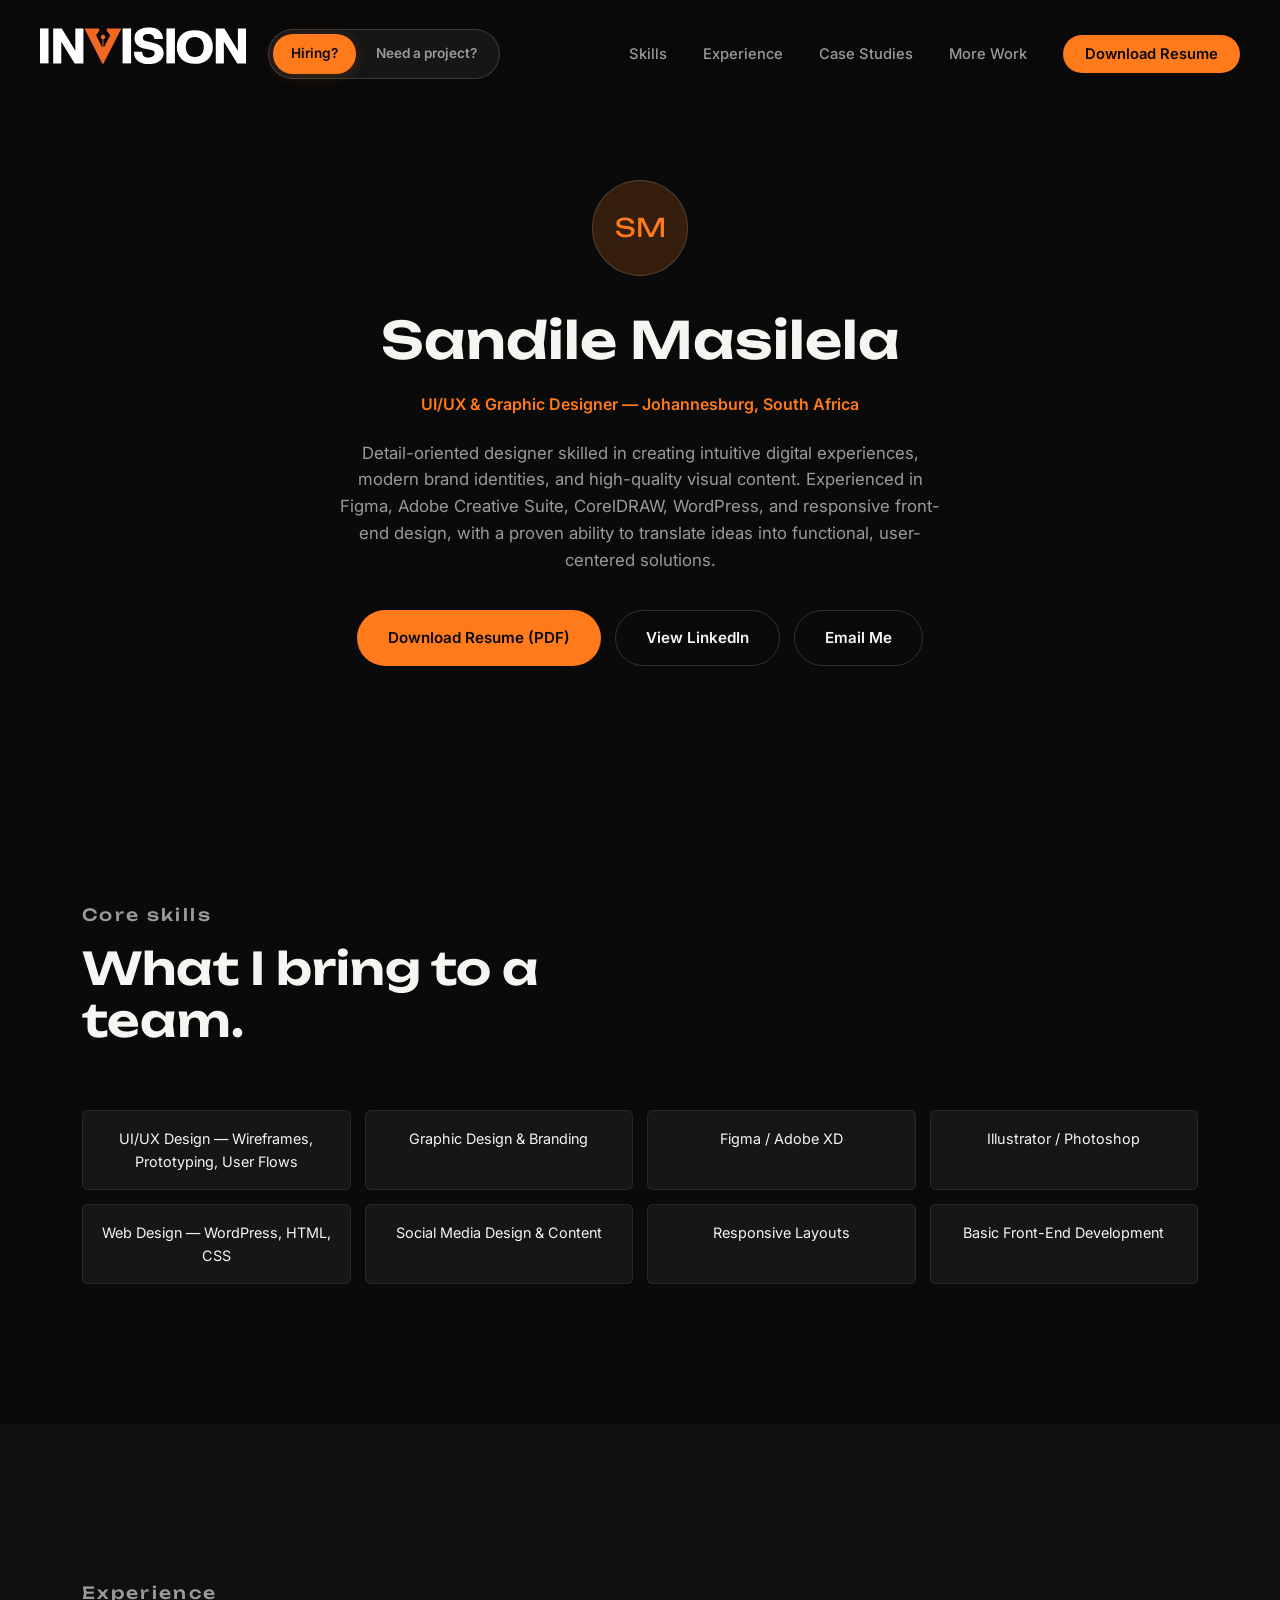
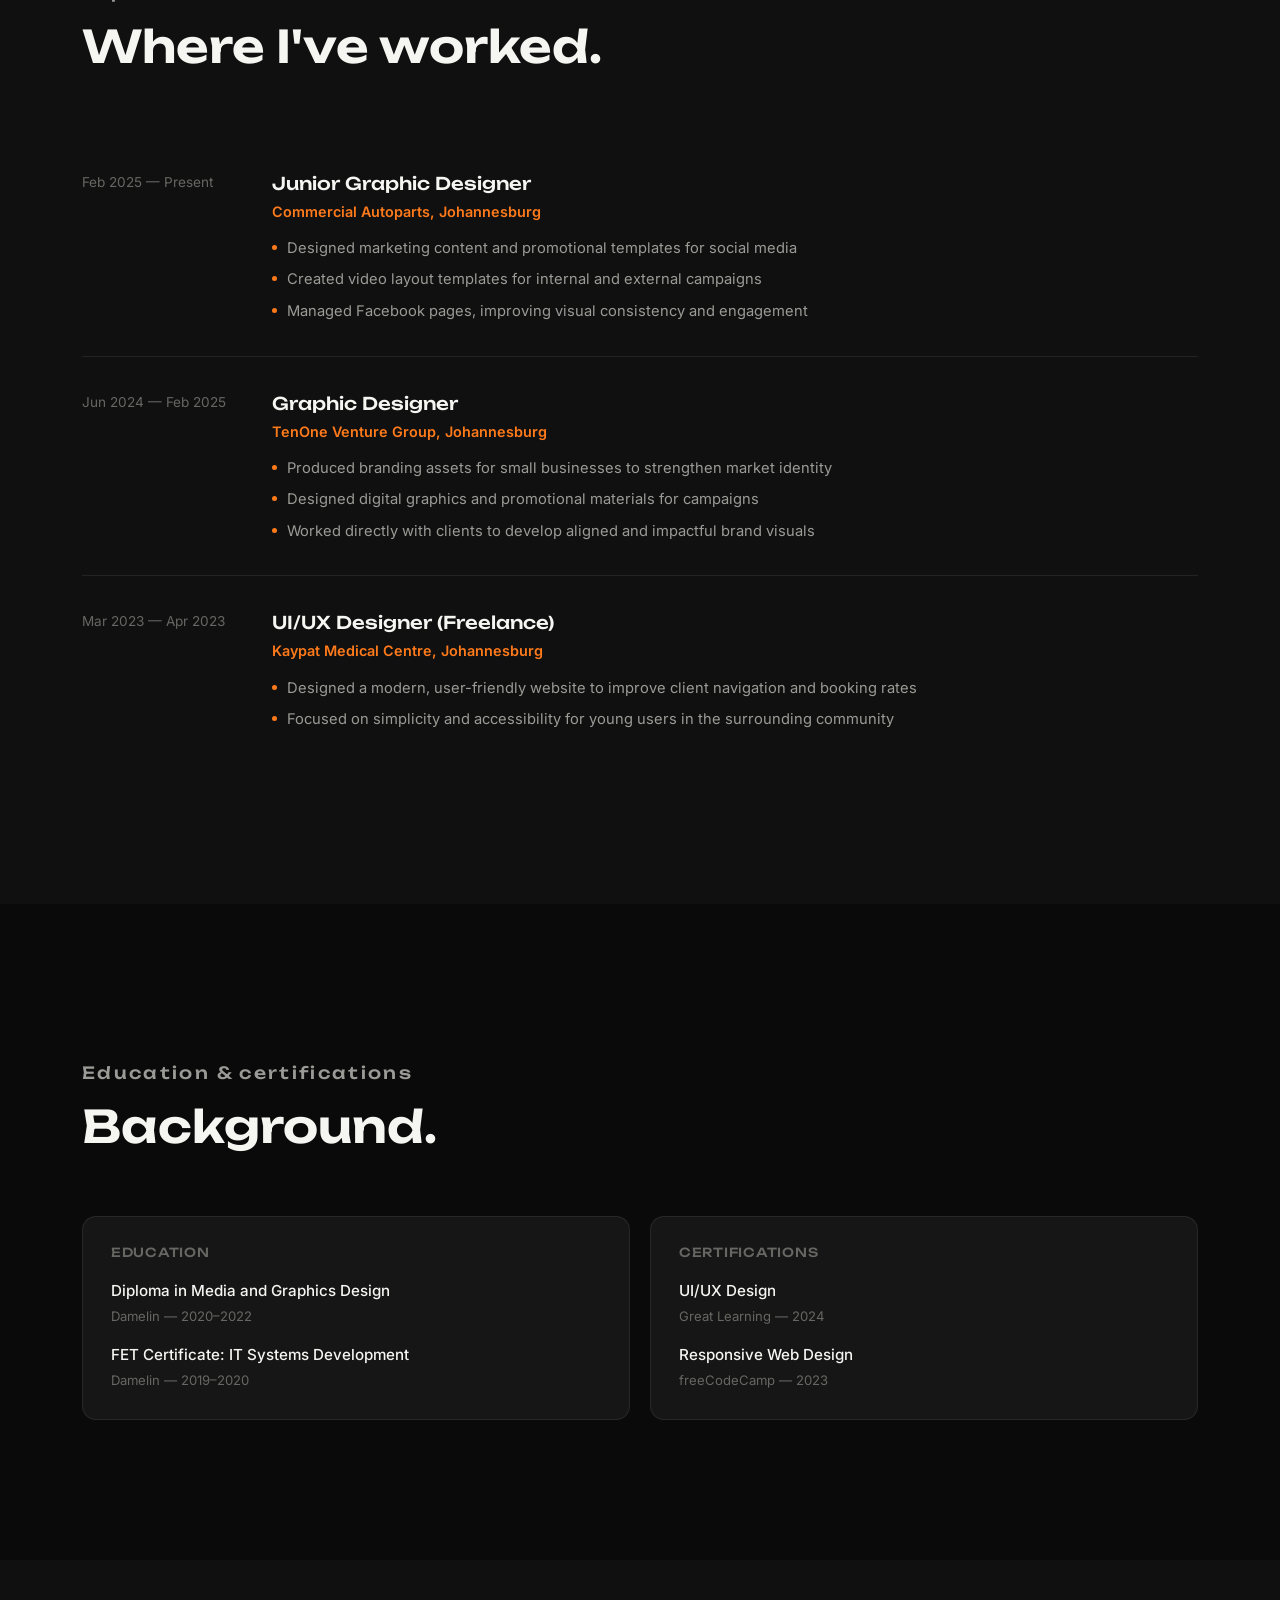
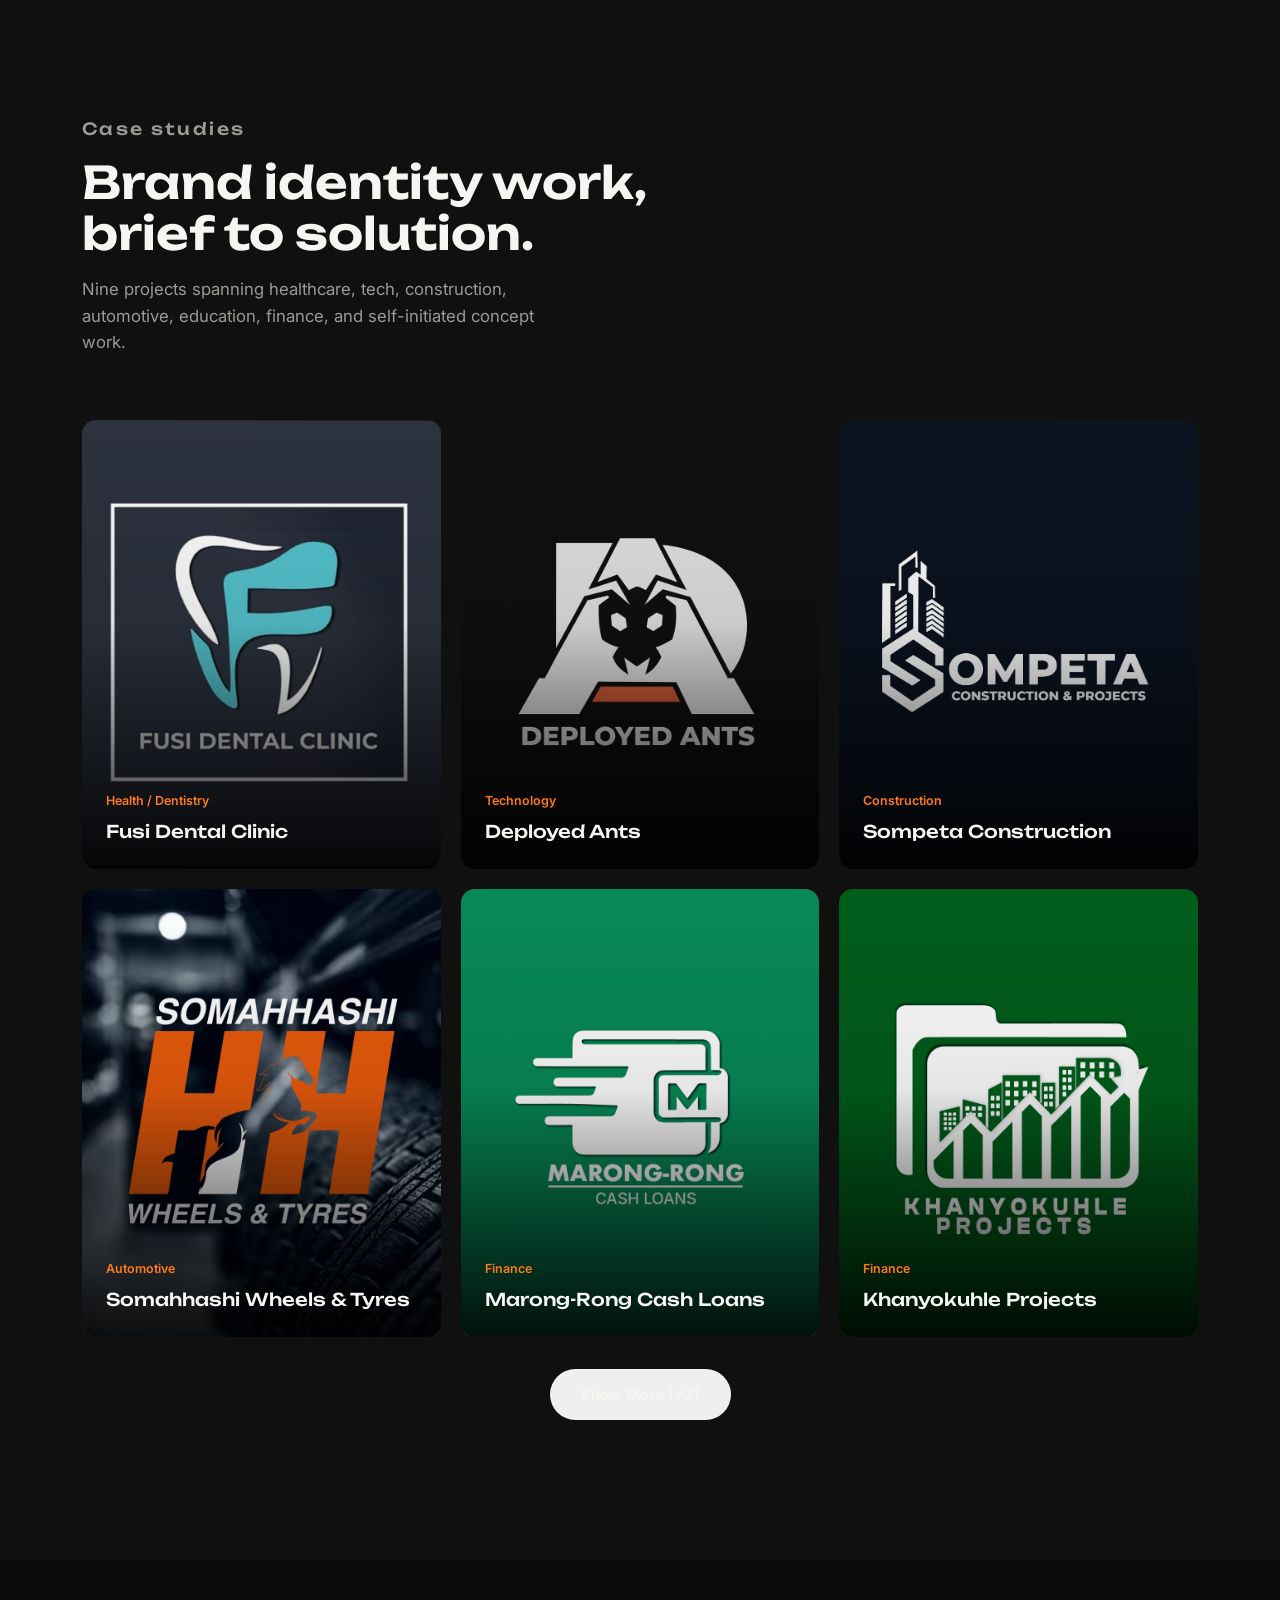
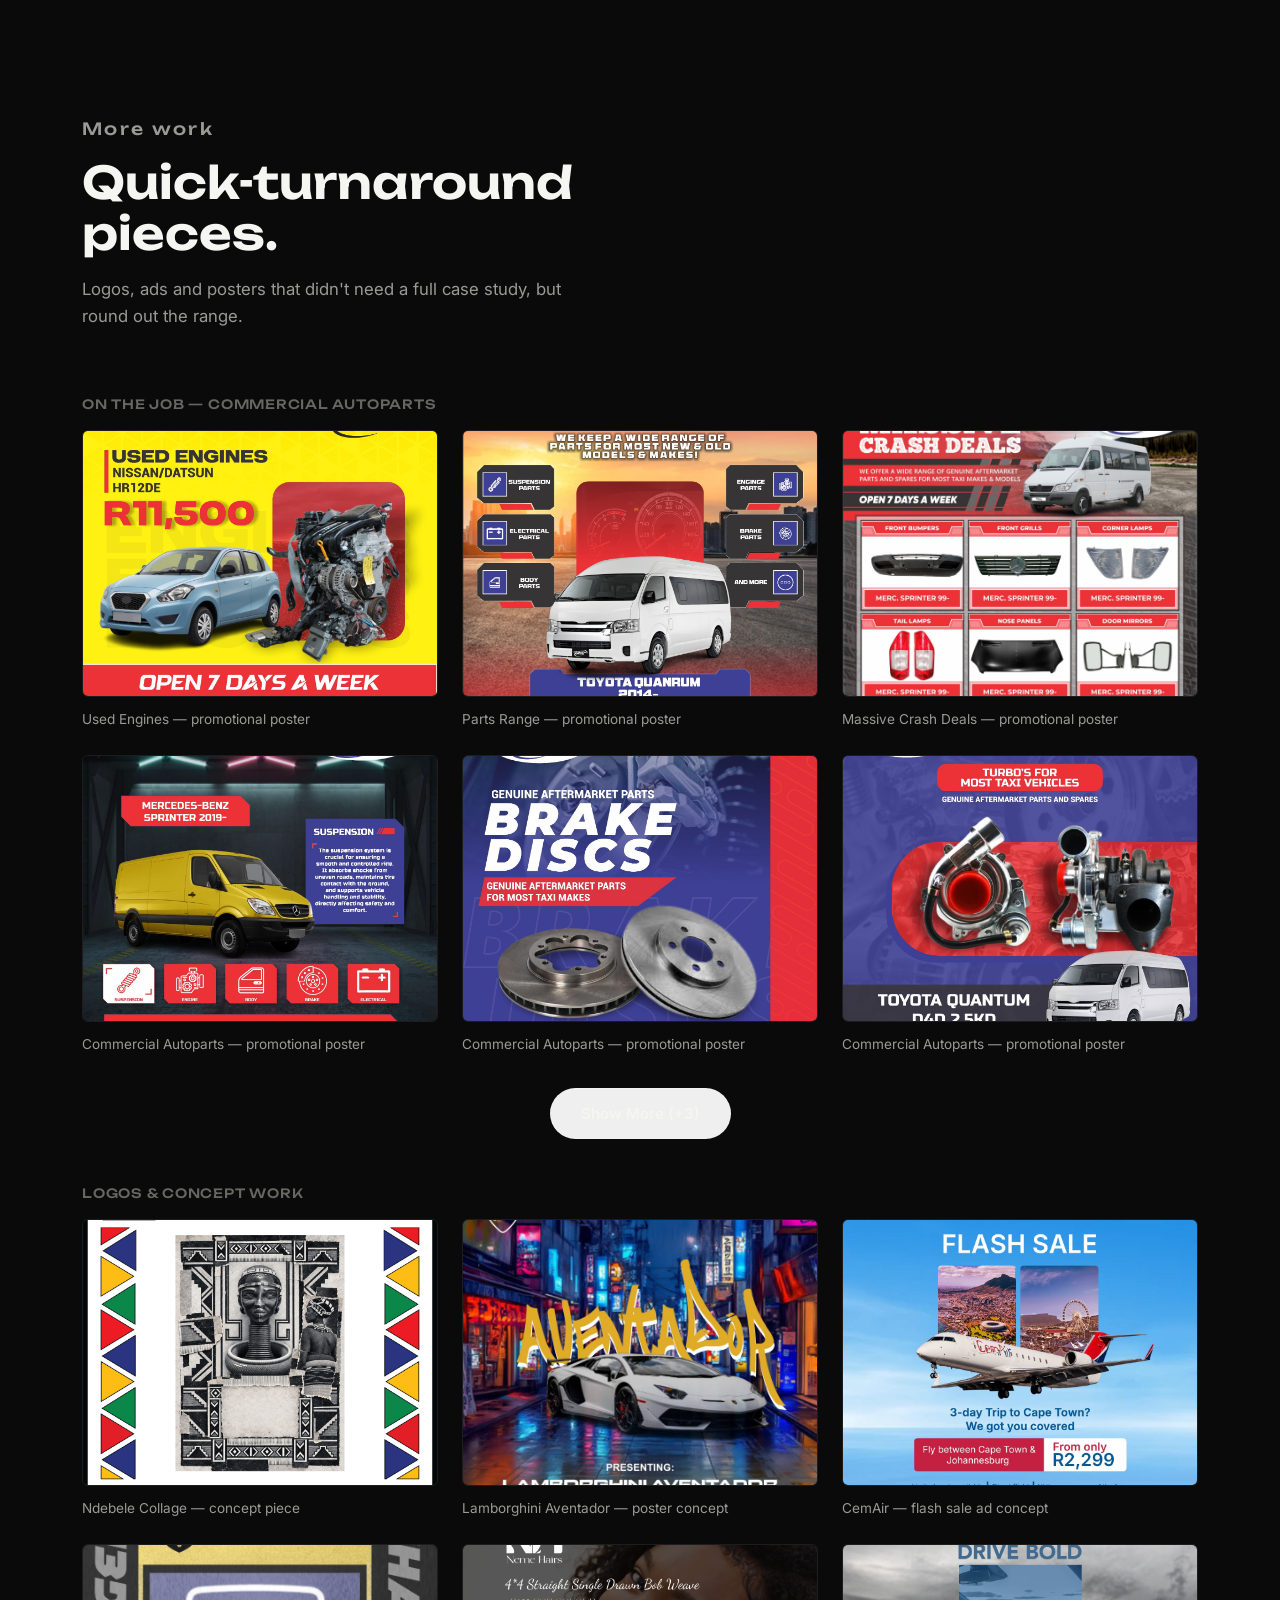
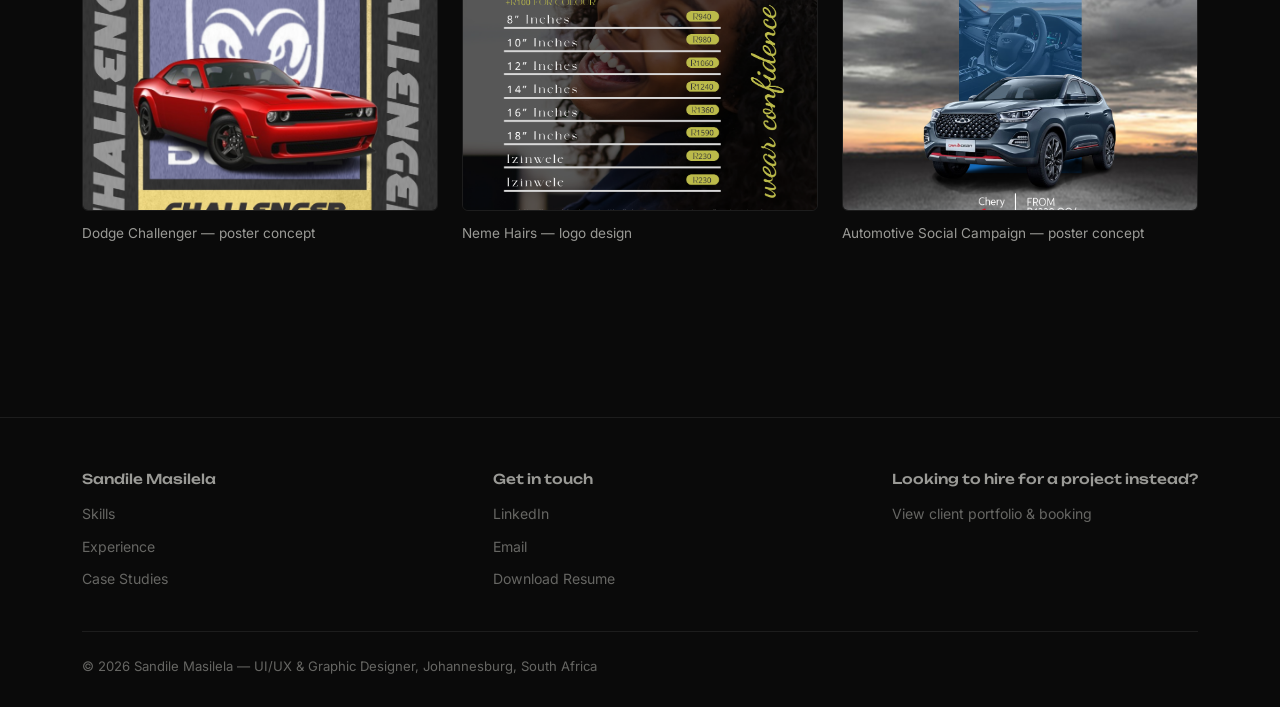
==== hire.html @ 3cbeb6a8 "logo extension update" ====
<!DOCTYPE html>
<html lang="en">
<head>
<meta charset="UTF-8">
<meta name="viewport" content="width=device-width, initial-scale=1.0">
<title>Sandile Masilela — UI/UX & Graphic Designer | Resume & Case Studies</title>
<meta name="description" content="UI/UX and Graphic Designer with experience across branding, digital product and marketing design. Resume, skills, and case studies.">
<link rel="preconnect" href="https://fonts.googleapis.com">
<link rel="preconnect" href="https://fonts.gstatic.com" crossorigin>
<link href="https://fonts.googleapis.com/css2?family=Unbounded:wght@400;500;600;700&family=Inter:wght@400;500;600;700&display=swap" rel="stylesheet">
<link rel="stylesheet" href="css/style.css">
<!--Favicon-->
<link rel="icon" type="image/svg+xml" href="favicon.svg">
<link rel="icon" type="image/png" sizes="32x32" href="IMAGES/Artboard 1@0.35x.png">
<link rel="icon" type="image/png" sizes="16x16" href="IMAGES/Artboard 1.png">
<link rel="apple-touch-icon" sizes="180x180" href="IMAGES/Artboard 1@0.35x.png">
</head>
<body>

<nav id="navbar">
  <div class="nav-left">
    <a href="hire.html" class="logo"><img src="IMAGES/logo-white.svg" alt="Invision"></a>
    <div class="audience-toggle">
      <a href="hire.html" class="active">Hiring?</a>
      <a href="index.html">Need a project?</a>
    </div>
  </div>
  <ul class="nav-links" id="nav-links">
    <li><a href="#skills">Skills</a></li>
    <li><a href="#experience">Experience</a></li>
    <li><a href="#casestudies">Case Studies</a></li>
    <li><a href="#morework">More Work</a></li>
    <li><a href="resume.pdf" target="_blank" class="nav-cta">Download Resume</a></li>
  </ul>
  <button class="menu-toggle" id="menu-toggle" aria-label="Toggle menu">
    <span class="bar"></span><span class="bar"></span><span class="bar"></span>
  </button>
</nav>

<!-- HERO -->
<header class="recruiter-hero">
  <div class="container">
    <div class="avatar-ring">SM</div>
    <h1>Sandile Masilela</h1>
    <p class="role-line">UI/UX &amp; Graphic Designer — Johannesburg, South Africa</p>
    <p class="summary">Detail-oriented designer skilled in creating intuitive digital experiences, modern brand identities, and high-quality visual content. Experienced in Figma, Adobe Creative Suite, CorelDRAW, WordPress, and responsive front-end design, with a proven ability to translate ideas into functional, user-centered solutions.</p>
    <div class="recruiter-actions">
      <a href="resume.pdf" target="_blank" class="btn btn-primary">Download Resume (PDF)</a>
      <a href="https://linkedin.com/in/morris-masilela-65099220b" target="_blank" class="btn btn-outline">View LinkedIn</a>
      <a href="mailto:cedricmasilela@gmail.com" class="btn btn-outline">Email Me</a>
    </div>
  </div>
</header>

<!-- SKILLS -->
<section id="skills">
  <div class="container">
    <div class="section-head reveal">
      <p class="eyebrow">Core skills</p>
      <h2>What I bring to a team.</h2>
    </div>
    <div class="skills-grid reveal">
      <div class="skill-pill">UI/UX Design — Wireframes, Prototyping, User Flows</div>
      <div class="skill-pill">Graphic Design &amp; Branding</div>
      <div class="skill-pill">Figma / Adobe XD</div>
      <div class="skill-pill">Illustrator / Photoshop</div>
      <div class="skill-pill">Web Design — WordPress, HTML, CSS</div>
      <div class="skill-pill">Social Media Design &amp; Content</div>
      <div class="skill-pill">Responsive Layouts</div>
      <div class="skill-pill">Basic Front-End Development</div>
    </div>
  </div>
</section>

<!-- EXPERIENCE -->
<section id="experience" style="background:var(--bg-alt);">
  <div class="container">
    <div class="section-head reveal">
      <p class="eyebrow">Experience</p>
      <h2>Where I've worked.</h2>
    </div>
    <div class="timeline reveal">
      <div class="timeline-item">
        <div class="tl-date">Feb 2025 — Present</div>
        <div>
          <h3>Junior Graphic Designer</h3>
          <div class="tl-company">Commercial Autoparts, Johannesburg</div>
          <ul>
            <li>Designed marketing content and promotional templates for social media</li>
            <li>Created video layout templates for internal and external campaigns</li>
            <li>Managed Facebook pages, improving visual consistency and engagement</li>
          </ul>
        </div>
      </div>
      <div class="timeline-item">
        <div class="tl-date">Jun 2024 — Feb 2025</div>
        <div>
          <h3>Graphic Designer</h3>
          <div class="tl-company">TenOne Venture Group, Johannesburg</div>
          <ul>
            <li>Produced branding assets for small businesses to strengthen market identity</li>
            <li>Designed digital graphics and promotional materials for campaigns</li>
            <li>Worked directly with clients to develop aligned and impactful brand visuals</li>
          </ul>
        </div>
      </div>
      <div class="timeline-item">
        <div class="tl-date">Mar 2023 — Apr 2023</div>
        <div>
          <h3>UI/UX Designer (Freelance)</h3>
          <div class="tl-company">Kaypat Medical Centre, Johannesburg</div>
          <ul>
            <li>Designed a modern, user-friendly website to improve client navigation and booking rates</li>
            <li>Focused on simplicity and accessibility for young users in the surrounding community</li>
          </ul>
        </div>
      </div>
    </div>
  </div>
</section>

<!-- EDUCATION -->
<section id="education">
  <div class="container">
    <div class="section-head reveal">
      <p class="eyebrow">Education &amp; certifications</p>
      <h2>Background.</h2>
    </div>
    <div class="edu-grid reveal">
      <div class="edu-card">
        <h4>Education</h4>
        <div class="edu-item">
          <strong>Diploma in Media and Graphics Design</strong>
          <span>Damelin — 2020–2022</span>
        </div>
        <div class="edu-item">
          <strong>FET Certificate: IT Systems Development</strong>
          <span>Damelin — 2019–2020</span>
        </div>
      </div>
      <div class="edu-card">
        <h4>Certifications</h4>
        <div class="edu-item">
          <strong>UI/UX Design</strong>
          <span>Great Learning — 2024</span>
        </div>
        <div class="edu-item">
          <strong>Responsive Web Design</strong>
          <span>freeCodeCamp — 2023</span>
        </div>
      </div>
    </div>
  </div>
</section>

<!-- CASE STUDIES -->
<section id="casestudies" style="background:var(--bg-alt);">
  <div class="container">
    <div class="section-head reveal">
      <p class="eyebrow">Case studies</p>
      <h2>Brand identity work, brief to solution.</h2>
      <p>Nine projects spanning healthcare, tech, construction, automotive, education, finance, and self-initiated concept work.</p>
    </div>
    <div class="expand-block" data-expand-id="case-grid" data-show-desktop="6" data-show-tablet="4" data-show-mobile="2">
      <div class="project-grid reveal" data-expand-grid>
        <div class="project-card" data-case="fusi">
          <img src="IMAGES/FUSI DENTAL .png" alt="Fusi Dental Clinic branding" loading="lazy">
          <div class="overlay"><span class="tag">Health / Dentistry</span><h3>Fusi Dental Clinic</h3></div>
        </div>
        <div class="project-card" data-case="deployedants">
          <img src="IMAGES/DEPLOYED ANTS.png" alt="Deployed Ants branding" loading="lazy">
          <div class="overlay"><span class="tag">Technology</span><h3>Deployed Ants</h3></div>
        </div>
        <div class="project-card" data-case="sompeta">
          <img src="IMAGES/SOMPETA.png" alt="Sompeta Construction branding" loading="lazy">
          <div class="overlay"><span class="tag">Construction</span><h3>Sompeta Construction</h3></div>
        </div>
        <div class="project-card" data-case="somahhashi">
          <img src="IMAGES/Frame 336.png" alt="Somahhashi Wheels & Tyres branding" loading="lazy">
          <div class="overlay"><span class="tag">Automotive</span><h3>Somahhashi Wheels &amp; Tyres</h3></div>
        </div>
        <div class="project-card" data-case="marongrong">
          <img src="IMAGES/marong rong.png" alt="Marong-Rong Cash Loans branding" loading="lazy">
          <div class="overlay"><span class="tag">Finance</span><h3>Marong-Rong Cash Loans</h3></div>
        </div>
        <div class="project-card" data-case="khanyokuhle">
          <img src="IMAGES/khanyokuuhle-02.png" alt="Khanyokuhle Projects branding" loading="lazy">
          <div class="overlay"><span class="tag">Finance</span><h3>Khanyokuhle Projects</h3></div>
        </div>
        <div class="project-card" data-case="mosebela">
          <img src="IMAGES/PRIMARY LOGO.png" alt="Mosebela branding" loading="lazy">
          <div class="overlay"><span class="tag">Finance</span><h3>Mosebela</h3></div>
        </div>
        <div class="project-card" data-case="audiobooks">
          <img src="IMAGES/Frame 341.png" alt="Audiobooks Lounge branding" loading="lazy">
          <div class="overlay"><span class="tag">Education</span><h3>Audiobooks Lounge</h3></div>
        </div>
        <div class="project-card" data-case="bestea">
          <img src="IMAGES/logo-bestea.jpg" alt="Bestea branding" loading="lazy">
          <div class="overlay"><span class="tag">Concept Brand</span><h3>Bestea</h3></div>
        </div>
      </div>
      <div class="show-more-wrap">
        <button type="button" class="btn btn-outline show-more-btn" data-expand-toggle>Show More</button>
      </div>
    </div>
  </div>
</section>

<!-- MORE WORK -->
<section id="morework">
  <div class="container">
    <div class="section-head reveal">
      <p class="eyebrow">More work</p>
      <h2>Quick-turnaround pieces.</h2>
      <p>Logos, ads and posters that didn't need a full case study, but round out the range.</p>
    </div>

    <div class="reveal">
      <p class="quickwork-subhead">On the job — Commercial Autoparts</p>
      <div class="expand-block" data-expand-id="hire-mw-posters" data-show-desktop="6" data-show-tablet="4" data-show-mobile="4">
        <div class="quickwork-grid" data-expand-grid>
          <div class="quickwork-item">
            <img src="IMAGES/MORE WORK/Poster-autoparts-engine.jpeg" alt="Commercial Autoparts used engines promotional poster" loading="lazy">
            <span>Used Engines — promotional poster</span>
          </div>
          <div class="quickwork-item">
            <img src="IMAGES/MORE WORK/poster-autoparts-parts.jpeg" alt="Commercial Autoparts parts range promotional poster" loading="lazy">
            <span>Parts Range — promotional poster</span>
          </div>
          <div class="quickwork-item">
            <img src="IMAGES/MORE WORK/poster-autoparts-crashdeals.jpeg" alt="Commercial Autoparts crash deals promotional poster" loading="lazy">
            <span>Massive Crash Deals — promotional poster</span>
          </div>
          <div class="quickwork-item">
            <img src="IMAGES/MORE WORK/poster-autoparts-parts1.jpeg" alt="Commercial Autoparts promotional poster" loading="lazy">
            <span>Commercial Autoparts — promotional poster</span>
          </div>
          <div class="quickwork-item">
            <img src="IMAGES/MORE WORK/Poster-autoparts-discs.jpeg" alt="Commercial Autoparts promotional poster" loading="lazy">
            <span>Commercial Autoparts — promotional poster</span>
          </div>
          <div class="quickwork-item">
            <img src="IMAGES/MORE WORK/Poster-autoparts-turbo.jpeg" alt="Commercial Autoparts promotional poster" loading="lazy">
            <span>Commercial Autoparts — promotional poster</span>
          </div>
          <div class="quickwork-item">
            <img src="IMAGES/MORE WORK/poster-autoparts-reconciliation.jpeg" alt="Commercial Autoparts promotional poster" loading="lazy">
            <span>Commercial Autoparts — promotional poster</span>
          </div>
          <div class="quickwork-item">
            <img src="IMAGES/MORE WORK/poster-autoparts-women.jpeg" alt="Commercial Autoparts promotional poster" loading="lazy">
            <span>Commercial Autoparts — promotional poster</span>
          </div>
          <div class="quickwork-item">
            <img src="IMAGES/MORE WORK/Poster-autoparts-taxi1.jpeg" alt="Commercial Autoparts promotional poster" loading="lazy">
            <span>Commercial Autoparts — promotional poster</span>
          </div>
        </div>
        <div class="show-more-wrap">
          <button type="button" class="btn btn-outline show-more-btn" data-expand-toggle>Show More</button>
        </div>
      </div>

      <p class="quickwork-subhead">Logos &amp; concept work</p>
      <div class="expand-block" data-expand-id="hire-mw-logos" data-show-desktop="6" data-show-tablet="4" data-show-mobile="4">
        <div class="quickwork-grid" data-expand-grid>
          <div class="quickwork-item">
            <img src="IMAGES/MORE WORK/Ndebele-collage.jpeg" alt="Ndebele Collage concept design" loading="lazy">
            <span>Ndebele Collage — concept piece</span>
          </div>
          <div class="quickwork-item">
            <img src="IMAGES/MORE WORK/poster-lamborghini.jpeg" alt="Lamborghini Aventador poster concept" loading="lazy">
            <span>Lamborghini Aventador — poster concept</span>
          </div>
          <div class="quickwork-item">
            <img src="IMAGES/MORE WORK/poster-cemair.jpeg" alt="CemAir flash sale poster concept" loading="lazy">
            <span>CemAir — flash sale ad concept</span>
          </div>
          <div class="quickwork-item">
            <img src="IMAGES/MORE WORK/poster-dodge.jpeg" alt="Dodge Challenger poster concept" loading="lazy">
            <span>Dodge Challenger — poster concept</span>
          </div>
          <div class="quickwork-item">
            <img src="IMAGES/Frame 352.png" alt="Neme Hairs logo design" loading="lazy">
            <span>Neme Hairs — logo design</span>
          </div>
          <div class="quickwork-item">
            <img src="IMAGES/chery tiggo 4 pro.png" alt="Automotive social campaign concept" loading="lazy">
            <span>Automotive Social Campaign — poster concept</span>
          </div>
        </div>
        <div class="show-more-wrap">
          <button type="button" class="btn btn-outline show-more-btn" data-expand-toggle>Show More</button>
        </div>
      </div>
    </div>
  </div>
</section>

<footer>
  <div class="container">
    <div class="footer-grid">
      <div class="footer-col">
        <h4>Sandile Masilela</h4>
        <a href="#skills">Skills</a>
        <a href="#experience">Experience</a>
        <a href="#casestudies">Case Studies</a>
      </div>
      <div class="footer-col">
        <h4>Get in touch</h4>
        <a href="https://linkedin.com/in/morris-masilela-65099220b" target="_blank">LinkedIn</a>
        <a href="mailto:cedricmasilela@gmail.com">Email</a>
        <a href="resume.pdf" target="_blank">Download Resume</a>
      </div>
      <div class="footer-col">
        <h4>Looking to hire for a project instead?</h4>
        <a href="index.html">View client portfolio &amp; booking</a>
      </div>
    </div>
    <div class="footer-bottom">
      <p>&copy; 2026 Sandile Masilela — UI/UX &amp; Graphic Designer, Johannesburg, South Africa</p>
    </div>
  </div>
</footer>

<!-- LIGHTBOX -->
<div class="lightbox" id="lightbox">
  <button class="lightbox-close" aria-label="Close">&times;</button>
  <img id="lightboxImage" src="" alt="">
  <p class="lightbox-caption" id="lightboxCaption"></p>
</div>

<!-- CASE STUDY MODAL -->
<div class="project-modal" id="caseModal">
  <div class="modal-content">
    <button class="modal-close" aria-label="Close">&times;</button>
    <div class="modal-hero"><img id="caseHeroImage" src="" alt=""></div>
    <div class="modal-body">
      <h2 class="modal-title" id="caseTitle"></h2>
      <div class="case-meta-row" id="caseMetaRow"></div>
      <div class="modal-section"><h3>Brief</h3><p id="caseBrief"></p></div>
      <div class="modal-section"><h3>Solution</h3><p id="caseSolution"></p></div>
      <div class="modal-section" id="casePaletteSection"><h3>Color Palette</h3><div class="palette-row" id="casePalette"></div></div>
      <div class="modal-section"><h3>Deliverables</h3><div class="modal-deliverables" id="caseDeliverables"></div></div>
      <div class="modal-section"><h3>Gallery</h3><div class="modal-gallery" id="caseGallery"></div></div>
    </div>
  </div>
</div>

<script src="js/main.js"></script>
<script src="js/hire.js"></script>
</body>
</html>
---- css/style.css ----
/* ==========================================================================
   SANDILE MASILELA — BRAND IDENTITY DESIGNER
   Design tokens
   ========================================================================== */
:root {
  --bg: #0a0a0a;
  --bg-alt: #101010;
  --surface: #161616;
  --surface-hover: #1c1c1c;
  --border: rgba(255, 255, 255, 0.08);
  --border-strong: rgba(255, 255, 255, 0.16);

  --text: #f5f5f2;
  --text-muted: #9a9a96;
  --text-faint: #666663;

  --accent: #ff7a1a;
  --accent-deep: #c2570a;
  --accent-glow: rgba(255, 122, 26, 0.18);

  --font-display: 'Unbounded', sans-serif;
  --font-body: 'Inter', sans-serif;

  --radius-sm: 6px;
  --radius-md: 14px;
  --radius-lg: 24px;

  --ease: cubic-bezier(0.22, 1, 0.36, 1);
}

* {
  margin: 0;
  padding: 0;
  box-sizing: border-box;
}

html {
  scroll-behavior: smooth;
}

@media (prefers-reduced-motion: reduce) {
  html {
    scroll-behavior: auto;
  }
  *, *::before, *::after {
    animation-duration: 0.001ms !important;
    animation-iteration-count: 1 !important;
    transition-duration: 0.001ms !important;
    scroll-behavior: auto !important;
  }
}

body {
  background: var(--bg);
  color: var(--text);
  font-family: var(--font-body);
  line-height: 1.6;
  overflow-x: hidden;
  font-size: 16px;
}

a {
  text-decoration: none;
  color: inherit;
}

img {
  max-width: 100%;
  display: block;
}

button {
  font-family: inherit;
  cursor: pointer;
}

ul {
  list-style: none;
}

::selection {
  background: var(--accent);
  color: #0a0a0a;
}

:focus-visible {
  outline: 2px solid var(--accent);
  outline-offset: 3px;
}

.container {
  max-width: 1180px;
  margin: 0 auto;
  padding: 0 32px;
}

.eyebrow {
  font-family: var(--font-display);
  font-size: 0.72rem;
  font-weight: 500;
  color: var(--accent);
  letter-spacing: 0.14em;
}

section {
  padding: 140px 0;
  position: relative;
}

.section-head {
  max-width: 620px;
  margin-bottom: 64px;
}

.section-head h2 {
  font-family: var(--font-display);
  font-size: clamp(2rem, 4vw, 2.8rem);
  font-weight: 600;
  line-height: 1.15;
  margin-top: 14px;
}

.section-head p {
  color: var(--text-muted);
  font-size: 1.05rem;
  margin-top: 16px;
  max-width: 480px;
}

/* Buttons */
.btn {
  display: inline-flex;
  align-items: center;
  gap: 10px;
  padding: 15px 30px;
  border-radius: 100px;
  font-family: var(--font-body);
  font-weight: 600;
  font-size: 0.95rem;
  border: 1px solid transparent;
  transition: transform 0.25s var(--ease), background 0.25s, border-color 0.25s, color 0.25s;
  white-space: nowrap;
}

.btn-primary {
  background: var(--accent);
  color: #0a0a0a;
}

.btn-primary:hover {
  background: #ff9243;
  transform: translateY(-2px);
}

.btn-outline {
  border-color: var(--border-strong);
  color: var(--text);
}

.btn-outline:hover {
  border-color: var(--accent);
  color: var(--accent);
  transform: translateY(-2px);
}

/* ==========================================================================
   NAVBAR
   ========================================================================== */
nav#navbar {
  position: fixed;
  top: 0;
  left: 0;
  width: 100%;
  background: rgba(10, 10, 10, 0.85);
  backdrop-filter: blur(14px);
  -webkit-backdrop-filter: blur(14px);
  display: flex;
  flex-wrap: wrap;
  row-gap: 10px;
  justify-content: space-between;
  align-items: center;
  padding: 22px 40px;
  z-index: 1000;
  border-bottom: 1px solid transparent;
  transition: padding 0.3s var(--ease), border-color 0.3s;
}

nav#navbar.scrolled {
  padding: 14px 40px;
  border-bottom-color: var(--border);
}

.logo {
  display: flex;
  align-items: center;
  height: 64px;
}

.logo img {
  height: 100%;
  width: auto;
  transition: opacity 0.25s;
}

.logo:hover img {
  opacity: 0.85;
}

.nav-links {
  display: flex;
  align-items: center;
  gap: 36px;
}

.nav-links a {
  font-weight: 500;
  font-size: 0.92rem;
  color: var(--text-muted);
  transition: color 0.25s;
  position: relative;
}

.nav-links a:hover {
  color: var(--text);
}

.nav-links a.nav-cta {
  color: var(--bg);
  background: var(--accent);
  padding: 10px 22px;
  border-radius: 100px;
  font-weight: 600;
}

.nav-links a.nav-cta:hover {
  background: #ff9243;
  color: var(--bg);
}

.menu-toggle {
  display: none;
  flex-direction: column;
  justify-content: space-between;
  width: 26px;
  height: 18px;
  background: transparent;
  border: none;
  z-index: 1100;
}

.menu-toggle .bar {
  background: var(--text);
  height: 2px;
  width: 100%;
  border-radius: 4px;
  transition: all 0.3s var(--ease);
}

.menu-toggle.active .bar:nth-child(1) { transform: rotate(45deg) translate(5px, 6px); }
.menu-toggle.active .bar:nth-child(2) { opacity: 0; }
.menu-toggle.active .bar:nth-child(3) { transform: rotate(-45deg) translate(5px, -6px); }

@media (max-width: 900px) {
  .nav-links {
    position: fixed;
    top: 0;
    right: -100%;
    width: min(360px, 100%);
    height: 100vh;
    background: #0d0d0d;
    flex-direction: column;
    justify-content: center;
    gap: 36px;
    transition: right 0.4s var(--ease);
    border-left: 1px solid var(--border);
  }
  .nav-links.active { right: 0; }
  .nav-links a.nav-cta { padding: 14px 30px; }
  .menu-toggle { display: flex; }
}

/* ==========================================================================
   HERO
   ========================================================================== */
header#home {
  min-height: 100vh;
  display: flex;
  align-items: center;
  padding: 170px 0 80px;
  position: relative;
  overflow: hidden;
  background:
    radial-gradient(circle at var(--mx, 70%) var(--my, 30%), var(--accent-glow), transparent 45%),
    linear-gradient(180deg, #0a0a0a 0%, #0d0d0d 100%);
}

.hero-inner {
  max-width: 880px;
}

.hero-kicker {
  display: flex;
  align-items: center;
  gap: 10px;
  margin-bottom: 24px;
}

.hero-kicker .dot {
  width: 8px;
  height: 8px;
  border-radius: 50%;
  background: var(--accent);
  box-shadow: 0 0 0 4px var(--accent-glow);
}

.hero-kicker span {
  font-size: 0.85rem;
  color: var(--text-muted);
}

header#home h1 {
  font-family: var(--font-display);
  font-size: clamp(2.6rem, 6vw, 4.6rem);
  font-weight: 600;
  line-height: 1.08;
  letter-spacing: -0.01em;
}

header#home h1 .rotator {
  color: var(--accent);
  display: inline-block;
}

.hero-desc {
  margin-top: 26px;
  font-size: 1.15rem;
  color: var(--text-muted);
  max-width: 540px;
}

.hero-actions {
  margin-top: 40px;
  display: flex;
  gap: 16px;
  flex-wrap: wrap;
}

.hero-meta {
  margin-top: 72px;
  display: flex;
  gap: 48px;
  flex-wrap: wrap;
  border-top: 1px solid var(--border);
  padding-top: 28px;
}

.hero-meta div strong {
  font-family: var(--font-display);
  font-size: 1.6rem;
  font-weight: 600;
  display: block;
}

.hero-meta div span {
  color: var(--text-faint);
  font-size: 0.85rem;
}

/* ==========================================================================
   ABOUT
   ========================================================================== */
.about-grid {
  display: grid;
  grid-template-columns: 1.1fr 0.9fr;
  gap: 64px;
  align-items: start;
}

.about-grid p {
  color: var(--text-muted);
  font-size: 1.05rem;
  margin-bottom: 18px;
}

.about-facts {
  display: flex;
  flex-direction: column;
  gap: 22px;
}

.about-fact {
  border-left: 2px solid var(--border);
  padding-left: 20px;
  transition: border-color 0.3s;
}

.about-fact:hover {
  border-left-color: var(--accent);
}

.about-fact strong {
  font-family: var(--font-display);
  font-size: 0.95rem;
  font-weight: 500;
  display: block;
  margin-bottom: 4px;
}

.about-fact span {
  color: var(--text-faint);
  font-size: 0.88rem;
}

@media (max-width: 820px) {
  .about-grid { grid-template-columns: 1fr; }
}

/* ==========================================================================
   PROCESS
   ========================================================================== */
.process-list {
  display: grid;
  grid-template-columns: repeat(4, 1fr);
  gap: 1px;
  background: var(--border);
  border: 1px solid var(--border);
  border-radius: var(--radius-md);
  overflow: hidden;
}

.process-step {
  background: var(--bg-alt);
  padding: 36px 28px;
  transition: background 0.3s;
}

.process-step:hover {
  background: var(--surface);
}

.process-step .num {
  font-family: var(--font-display);
  color: var(--accent);
  font-size: 0.85rem;
  font-weight: 500;
}

.process-step h3 {
  font-family: var(--font-display);
  font-size: 1.05rem;
  font-weight: 500;
  margin: 16px 0 10px;
}

.process-step p {
  color: var(--text-muted);
  font-size: 0.92rem;
}

@media (max-width: 900px) {
  .process-list { grid-template-columns: 1fr 1fr; }
}
@media (max-width: 560px) {
  .process-list { grid-template-columns: 1fr; }
}

/* ==========================================================================
   SERVICES
   ========================================================================== */
.services-grid {
  display: grid;
  grid-template-columns: repeat(3, 1fr);
  gap: 20px;
}

.service-card {
  background: var(--surface);
  border: 1px solid var(--border);
  border-radius: var(--radius-md);
  padding: 32px;
  transition: transform 0.3s var(--ease), border-color 0.3s;
}

.service-card:hover {
  transform: translateY(-6px);
  border-color: var(--border-strong);
}

.service-card .icon {
  width: 44px;
  height: 44px;
  border-radius: 10px;
  background: var(--accent-glow);
  color: var(--accent);
  display: flex;
  align-items: center;
  justify-content: center;
  font-family: var(--font-display);
  font-weight: 600;
  margin-bottom: 22px;
}

.service-card h3 {
  font-family: var(--font-display);
  font-size: 1.1rem;
  font-weight: 500;
  margin-bottom: 10px;
}

.service-card p {
  color: var(--text-muted);
  font-size: 0.92rem;
}

@media (max-width: 900px) {
  .services-grid { grid-template-columns: 1fr 1fr; }
}
@media (max-width: 600px) {
  .services-grid { grid-template-columns: 1fr; }
}

/* ==========================================================================
   PROJECTS
   ========================================================================== */
.filter-bar {
  display: flex;
  gap: 10px;
  flex-wrap: wrap;
  margin-bottom: 40px;
}

.filter-btn {
  background: transparent;
  border: 1px solid var(--border);
  color: var(--text-muted);
  padding: 9px 20px;
  border-radius: 100px;
  font-size: 0.88rem;
  font-weight: 500;
  transition: all 0.25s;
}

.filter-btn:hover {
  border-color: var(--border-strong);
  color: var(--text);
}

.filter-btn.active {
  background: var(--accent);
  border-color: var(--accent);
  color: var(--bg);
}

.project-grid {
  display: grid;
  grid-template-columns: repeat(3, 1fr);
  gap: 20px;
}

.project-card {
  position: relative;
  border-radius: var(--radius-md);
  overflow: hidden;
  aspect-ratio: 4/5;
  background: var(--surface);
  cursor: pointer;
  transition: transform 0.4s var(--ease), opacity 0.3s, filter 0.3s;
}

.project-card.is-hidden {
  display: none;
}

.project-card img {
  width: 100%;
  height: 100%;
  object-fit: cover;
  transition: transform 0.6s var(--ease);
}

.project-card:hover img {
  transform: scale(1.06);
}

.project-card .overlay {
  position: absolute;
  inset: 0;
  background: linear-gradient(0deg, rgba(0,0,0,0.88) 0%, rgba(0,0,0,0.1) 55%, transparent 100%);
  display: flex;
  flex-direction: column;
  justify-content: flex-end;
  padding: 24px;
}

.project-card .tag {
  color: var(--accent);
  font-size: 0.78rem;
  font-weight: 600;
  margin-bottom: 6px;
}

.project-card h3 {
  font-family: var(--font-display);
  font-size: 1.1rem;
  font-weight: 500;
}

@media (max-width: 900px) {
  .project-grid { grid-template-columns: 1fr 1fr; }
}
@media (max-width: 600px) {
  .project-grid { grid-template-columns: 1fr; }
}

/* ==========================================================================
   PACKAGES
   ========================================================================== */
.packages-grid {
  display: grid;
  grid-template-columns: repeat(3, 1fr);
  gap: 20px;
}

.package-card {
  background: var(--surface);
  border: 1px solid var(--border);
  border-radius: var(--radius-md);
  padding: 36px 30px;
  display: flex;
  flex-direction: column;
  transition: border-color 0.3s, transform 0.3s var(--ease);
}

.package-card:hover {
  transform: translateY(-6px);
}

.package-card.featured {
  border-color: var(--accent);
  background: linear-gradient(180deg, rgba(255,122,26,0.06), var(--surface) 40%);
  position: relative;
}

.package-card.featured::before {
  content: 'Most booked';
  position: absolute;
  top: -13px;
  left: 30px;
  background: var(--accent);
  color: var(--bg);
  font-size: 0.72rem;
  font-weight: 700;
  padding: 5px 14px;
  border-radius: 100px;
}

.package-card h3 {
  font-family: var(--font-display);
  font-size: 1.15rem;
  font-weight: 500;
}

.package-card .price {
  font-family: var(--font-display);
  font-size: 2rem;
  font-weight: 600;
  margin: 16px 0 4px;
}

.package-card .price span {
  font-size: 0.9rem;
  color: var(--text-faint);
  font-weight: 400;
  font-family: var(--font-body);
}

.package-card .price-note {
  color: var(--text-faint);
  font-size: 0.85rem;
  margin-bottom: 26px;
}

.package-card ul {
  display: flex;
  flex-direction: column;
  gap: 13px;
  margin-bottom: 30px;
  flex-grow: 1;
}

.package-card li {
  font-size: 0.92rem;
  color: var(--text-muted);
  display: flex;
  gap: 10px;
}

.package-card li::before {
  content: '';
  min-width: 6px;
  height: 6px;
  border-radius: 50%;
  background: var(--accent);
  margin-top: 7px;
}

.addons-note {
  text-align: center;
  color: var(--text-muted);
  margin-top: 48px;
}

@media (max-width: 900px) {
  .packages-grid { grid-template-columns: 1fr; }
}

/* ==========================================================================
   BOOKING WIZARD
   ========================================================================== */
.booking-wrap {
  background: var(--surface);
  border: 1px solid var(--border);
  border-radius: var(--radius-lg);
  padding: 48px;
  max-width: 760px;
  margin: 0 auto;
}

.booking-progress {
  display: flex;
  gap: 8px;
  margin-bottom: 40px;
}

.booking-progress .seg {
  height: 3px;
  flex: 1;
  background: var(--border);
  border-radius: 4px;
  overflow: hidden;
}

.booking-progress .seg i {
  display: block;
  height: 100%;
  width: 0%;
  background: var(--accent);
  transition: width 0.4s var(--ease);
}

.booking-progress .seg.done i { width: 100%; }
.booking-progress .seg.current i { width: 55%; }

.booking-step {
  display: none;
}

.booking-step.active {
  display: block;
  animation: stepIn 0.35s var(--ease);
}

@keyframes stepIn {
  from { opacity: 0; transform: translateY(10px); }
  to { opacity: 1; transform: translateY(0); }
}

.booking-step .step-label {
  color: var(--accent);
  font-size: 0.78rem;
  font-weight: 600;
  letter-spacing: 0.06em;
  margin-bottom: 8px;
}

.booking-step h3 {
  font-family: var(--font-display);
  font-size: 1.4rem;
  font-weight: 500;
  margin-bottom: 28px;
}

.option-grid {
  display: grid;
  grid-template-columns: repeat(2, 1fr);
  gap: 12px;
}

.option-card {
  border: 1px solid var(--border);
  border-radius: var(--radius-sm);
  padding: 18px 20px;
  background: var(--bg-alt);
  color: var(--text);
  transition: all 0.2s;
  text-align: left;
}

.option-card:hover {
  border-color: var(--border-strong);
}

.option-card.selected {
  border-color: var(--accent);
  background: var(--accent-glow);
}

.option-card strong {
  display: block;
  font-size: 0.95rem;
  margin-bottom: 4px;
}

.option-card span {
  font-size: 0.82rem;
  color: var(--text-faint);
}

.field {
  margin-bottom: 20px;
}

.field label {
  display: block;
  font-size: 0.85rem;
  color: var(--text-muted);
  margin-bottom: 8px;
}

.field input,
.field textarea,
.field select {
  width: 100%;
  background: var(--bg-alt);
  border: 1px solid var(--border);
  border-radius: var(--radius-sm);
  padding: 14px 16px;
  color: var(--text);
  font-family: var(--font-body);
  font-size: 0.95rem;
  transition: border-color 0.2s;
}

.field input:focus,
.field textarea:focus,
.field select:focus {
  border-color: var(--accent);
  outline: none;
}

.field textarea {
  resize: vertical;
  min-height: 100px;
}

.field-row {
  display: grid;
  grid-template-columns: 1fr 1fr;
  gap: 16px;
}

.contact-method-toggle {
  display: flex;
  gap: 12px;
  margin-bottom: 24px;
}

.method-btn {
  flex: 1;
  border: 1px solid var(--border);
  background: var(--bg-alt);
  color: var(--text-muted);
  padding: 14px;
  border-radius: var(--radius-sm);
  font-weight: 600;
  font-size: 0.9rem;
  transition: all 0.2s;
}

.method-btn.selected {
  border-color: var(--accent);
  color: var(--text);
  background: var(--accent-glow);
}

.consent-row {
  display: flex;
  align-items: flex-start;
  gap: 10px;
  margin: 24px 0;
  font-size: 0.85rem;
  color: var(--text-muted);
}

.consent-row input {
  margin-top: 3px;
  accent-color: var(--accent);
}

.consent-row a {
  color: var(--accent);
  text-decoration: underline;
}

.review-box {
  background: var(--bg-alt);
  border: 1px solid var(--border);
  border-radius: var(--radius-sm);
  padding: 20px 22px;
  font-size: 0.9rem;
  color: var(--text-muted);
  margin-bottom: 24px;
}

.review-box div {
  display: flex;
  justify-content: space-between;
  padding: 8px 0;
  border-bottom: 1px solid var(--border);
}

.review-box div:last-child { border-bottom: none; }
.review-box strong { color: var(--text); font-weight: 500; }

.booking-nav {
  display: flex;
  justify-content: space-between;
  margin-top: 32px;
}

.booking-nav .spacer { flex: 1; }

.field-error {
  color: var(--accent);
  font-size: 0.8rem;
  margin-top: 6px;
  display: none;
}

.field.invalid input,
.field.invalid textarea {
  border-color: var(--accent);
}

.field.invalid .field-error {
  display: block;
}

/* honeypot - hidden from real users, catches bots */
.hp-field {
  position: absolute;
  left: -9999px;
  width: 1px;
  height: 1px;
  overflow: hidden;
}

.booking-success {
  display: none;
  text-align: center;
  padding: 20px 0;
}

.booking-success.active { display: block; }

.booking-success .icon-check {
  width: 56px;
  height: 56px;
  border-radius: 50%;
  background: var(--accent-glow);
  color: var(--accent);
  display: flex;
  align-items: center;
  justify-content: center;
  font-size: 1.6rem;
  margin: 0 auto 20px;
}

@media (max-width: 640px) {
  .booking-wrap { padding: 30px 22px; }
  .option-grid { grid-template-columns: 1fr; }
  .field-row { grid-template-columns: 1fr; }
}

/* ==========================================================================
   CONTACT / FOOTER
   ========================================================================== */
.contact-strip {
  text-align: center;
}

.contact-strip h2 {
  font-family: var(--font-display);
  font-size: clamp(1.8rem, 4vw, 2.6rem);
  font-weight: 600;
  max-width: 640px;
  margin: 0 auto 18px;
}

.contact-strip p {
  color: var(--text-muted);
  max-width: 460px;
  margin: 0 auto 34px;
}

.contact-links {
  display: flex;
  justify-content: center;
  gap: 16px;
  flex-wrap: wrap;
}

footer {
  border-top: 1px solid var(--border);
  padding: 50px 0 30px;
}

.footer-grid {
  display: flex;
  justify-content: space-between;
  flex-wrap: wrap;
  gap: 30px;
  margin-bottom: 30px;
}

.footer-col h4 {
  font-family: var(--font-display);
  font-size: 0.85rem;
  font-weight: 500;
  margin-bottom: 14px;
  color: var(--text-muted);
}

.footer-col a {
  display: block;
  color: var(--text-faint);
  font-size: 0.88rem;
  margin-bottom: 10px;
  transition: color 0.2s;
}

.footer-col a:hover { color: var(--text); }

.footer-bottom {
  border-top: 1px solid var(--border);
  padding-top: 24px;
  display: flex;
  justify-content: space-between;
  flex-wrap: wrap;
  gap: 10px;
  color: var(--text-faint);
  font-size: 0.82rem;
}

/* ==========================================================================
   PROJECT MODAL
   ========================================================================== */
.project-modal {
  position: fixed;
  inset: 0;
  background: rgba(0, 0, 0, 0.85);
  backdrop-filter: blur(6px);
  z-index: 2000;
  display: flex;
  align-items: center;
  justify-content: center;
  opacity: 0;
  visibility: hidden;
  transition: opacity 0.3s;
  padding: 24px;
}

.project-modal.active {
  opacity: 1;
  visibility: visible;
}

.modal-content {
  background: var(--bg-alt);
  border: 1px solid var(--border);
  border-radius: var(--radius-lg);
  max-width: 820px;
  width: 100%;
  max-height: 88vh;
  overflow-y: auto;
  position: relative;
  transform: translateY(20px);
  transition: transform 0.3s var(--ease);
}

.project-modal.active .modal-content {
  transform: translateY(0);
}

.modal-close {
  position: absolute;
  top: 18px;
  right: 18px;
  width: 38px;
  height: 38px;
  border-radius: 50%;
  background: rgba(0,0,0,0.6);
  border: none;
  color: #fff;
  font-size: 1.4rem;
  z-index: 5;
}

.modal-hero img {
  width: 100%;
  height: 320px;
  object-fit: cover;
  border-radius: var(--radius-lg) var(--radius-lg) 0 0;
}

.modal-body { padding: 40px; }

.modal-tag {
  color: var(--accent);
  font-size: 0.8rem;
  font-weight: 600;
}

.modal-title {
  font-family: var(--font-display);
  font-size: 1.7rem;
  font-weight: 600;
  margin-top: 10px;
}

.modal-section { margin-top: 30px; }

.modal-section h3 {
  font-family: var(--font-display);
  font-size: 0.85rem;
  color: var(--text-faint);
  font-weight: 500;
  margin-bottom: 10px;
}

.modal-section p {
  color: var(--text-muted);
}

.modal-deliverables {
  display: flex;
  flex-wrap: wrap;
  gap: 8px;
}

.deliverable-item {
  background: var(--surface);
  border: 1px solid var(--border);
  padding: 7px 14px;
  border-radius: 100px;
  font-size: 0.82rem;
}

.modal-gallery {
  display: grid;
  grid-template-columns: repeat(3, 1fr);
  gap: 10px;
}

.modal-gallery img {
  border-radius: var(--radius-sm);
  aspect-ratio: 1;
  object-fit: cover;
}

/* ==========================================================================
   REVEAL ANIMATION (single orchestrated pattern, scroll-triggered)
   ========================================================================== */
.reveal {
  opacity: 0;
  transform: translateY(24px);
  transition: opacity 0.7s var(--ease), transform 0.7s var(--ease);
}

.reveal.in-view {
  opacity: 1;
  transform: translateY(0);
}

/* ==========================================================================
   TOAST (form feedback)
   ========================================================================== */
.toast {
  position: fixed;
  bottom: 30px;
  left: 50%;
  transform: translate(-50%, 20px);
  background: var(--surface);
  border: 1px solid var(--border-strong);
  padding: 14px 24px;
  border-radius: 100px;
  font-size: 0.88rem;
  opacity: 0;
  pointer-events: none;
  transition: all 0.3s var(--ease);
  z-index: 3000;
}

.toast.show {
  opacity: 1;
  transform: translate(-50%, 0);
}

/* ==========================================================================
   AUDIENCE TOGGLE
   ========================================================================== */
.audience-toggle {
  display: flex;
  background: var(--surface);
  border: 1px solid var(--border-strong);
  border-radius: 100px;
  padding: 4px;
  gap: 2px;
}

.audience-toggle a {
  padding: 9px 18px;
  border-radius: 100px;
  font-size: 0.85rem;
  font-weight: 600;
  color: var(--text-muted);
  white-space: nowrap;
  transition: all 0.2s;
}

.audience-toggle a.active {
  background: var(--accent);
  color: var(--bg);
  box-shadow: 0 2px 14px var(--accent-glow);
}

.audience-toggle a:not(.active):hover {
  color: var(--text);
}

.nav-left {
  display: flex;
  align-items: center;
  gap: 22px;
}

@media (max-width: 900px) {
  .nav-left { gap: 14px; }
  .audience-toggle a { padding: 8px 13px; font-size: 0.78rem; }
}

@media (max-width: 420px) {
  nav#navbar { padding: 16px 18px; }
  .audience-toggle a { padding: 7px 10px; font-size: 0.72rem; }
}

/* ==========================================================================
   RECRUITER PAGE — SKILLS / EXPERIENCE / RESUME
   ========================================================================== */
.recruiter-hero {
  padding: 180px 0 80px;
  text-align: center;
}

.recruiter-hero .avatar-ring {
  width: 96px;
  height: 96px;
  border-radius: 50%;
  background: var(--accent-glow);
  border: 1px solid var(--border-strong);
  display: flex;
  align-items: center;
  justify-content: center;
  margin: 0 auto 24px;
  font-family: var(--font-display);
  font-size: 1.6rem;
  color: var(--accent);
}

.recruiter-hero h1 {
  font-family: var(--font-display);
  font-size: clamp(2rem, 5vw, 3.2rem);
  font-weight: 600;
}

.recruiter-hero .role-line {
  color: var(--accent);
  font-weight: 600;
  margin-top: 10px;
}

.recruiter-hero p.summary {
  max-width: 620px;
  margin: 22px auto 0;
  color: var(--text-muted);
  font-size: 1.05rem;
}

.recruiter-actions {
  display: flex;
  justify-content: center;
  gap: 14px;
  margin-top: 36px;
  flex-wrap: wrap;
}

.skills-grid {
  display: grid;
  grid-template-columns: repeat(4, 1fr);
  gap: 14px;
}

.skill-pill {
  background: var(--surface);
  border: 1px solid var(--border);
  border-radius: var(--radius-sm);
  padding: 16px 18px;
  font-size: 0.9rem;
  color: var(--text);
  text-align: center;
}

@media (max-width: 820px) {
  .skills-grid { grid-template-columns: repeat(2, 1fr); }
}

.timeline {
  display: flex;
  flex-direction: column;
  gap: 0;
}

.timeline-item {
  display: grid;
  grid-template-columns: 160px 1fr;
  gap: 30px;
  padding: 32px 0;
  border-bottom: 1px solid var(--border);
}

.timeline-item:last-child { border-bottom: none; }

.timeline-item .tl-date {
  color: var(--text-faint);
  font-size: 0.85rem;
  padding-top: 3px;
}

.timeline-item h3 {
  font-family: var(--font-display);
  font-size: 1.1rem;
  font-weight: 500;
}

.timeline-item .tl-company {
  color: var(--accent);
  font-size: 0.9rem;
  font-weight: 600;
  margin-top: 3px;
}

.timeline-item ul {
  margin-top: 14px;
  display: flex;
  flex-direction: column;
  gap: 8px;
}

.timeline-item li {
  color: var(--text-muted);
  font-size: 0.92rem;
  display: flex;
  gap: 10px;
}

.timeline-item li::before {
  content: '';
  min-width: 5px;
  height: 5px;
  border-radius: 50%;
  background: var(--accent);
  margin-top: 8px;
}

@media (max-width: 640px) {
  .timeline-item { grid-template-columns: 1fr; gap: 8px; }
}

.edu-grid {
  display: grid;
  grid-template-columns: 1fr 1fr;
  gap: 20px;
}

@media (max-width: 700px) {
  .edu-grid { grid-template-columns: 1fr; }
}

.edu-card {
  background: var(--surface);
  border: 1px solid var(--border);
  border-radius: var(--radius-md);
  padding: 26px 28px;
}

.edu-card h4 {
  font-family: var(--font-display);
  font-size: 0.78rem;
  color: var(--text-faint);
  font-weight: 500;
  margin-bottom: 16px;
  text-transform: uppercase;
  letter-spacing: 0.06em;
}

.edu-card .edu-item {
  margin-bottom: 14px;
}
.edu-card .edu-item:last-child { margin-bottom: 0; }

.edu-card .edu-item strong {
  display: block;
  font-size: 0.95rem;
  font-weight: 500;
}

.edu-card .edu-item span {
  color: var(--text-faint);
  font-size: 0.82rem;
}

.case-meta-row {
  display: flex;
  gap: 8px;
  flex-wrap: wrap;
  margin: 14px 0 22px;
}

.case-meta-tag {
  background: var(--surface);
  border: 1px solid var(--border);
  padding: 6px 14px;
  border-radius: 100px;
  font-size: 0.78rem;
  color: var(--text-muted);
}

.palette-row {
  display: flex;
  gap: 10px;
  margin-top: 6px;
}

.palette-swatch {
  width: 60px;
  text-align: center;
}

.palette-swatch .chip {
  height: 40px;
  border-radius: 8px;
  border: 1px solid var(--border);
  margin-bottom: 6px;
}

.palette-swatch span {
  font-size: 0.68rem;
  color: var(--text-faint);
  letter-spacing: 0.03em;
}

/* ==========================================================================
   EXPANDABLE GRIDS ("Show More" — reactive to screen size)
   ========================================================================== */
.is-capped {
  display: none !important;
}

.show-more-wrap {
  text-align: center;
  margin-top: 32px;
}

.quickwork-subhead {
  font-family: var(--font-display);
  font-size: 0.8rem;
  color: var(--text-faint);
  font-weight: 500;
  text-transform: uppercase;
  letter-spacing: 0.06em;
  margin: 44px 0 16px;
}

.quickwork-subhead:first-child { margin-top: 0; }

.quickwork-grid {
  display: grid;
  grid-template-columns: repeat(3, 1fr);
  gap: 24px;
}

.quickwork-item img {
  width: 100%;
  aspect-ratio: 4/3;
  object-fit: cover;
  border-radius: var(--radius-sm);
  border: 1px solid var(--border);
  cursor: pointer;
  transition: transform 0.3s var(--ease), border-color 0.25s;
}

.quickwork-item img:hover {
  transform: scale(1.02);
  border-color: var(--border-strong);
}

.quickwork-item span {
  display: block;
  margin-top: 12px;
  font-size: 0.85rem;
  color: var(--text-muted);
}

/* ==========================================================================
   LIGHTBOX (quick full-image view for the More Work gallery)
   ========================================================================== */
.lightbox {
  position: fixed;
  inset: 0;
  background: rgba(0, 0, 0, 0.92);
  z-index: 2500;
  display: flex;
  flex-direction: column;
  align-items: center;
  justify-content: center;
  padding: 40px 24px;
  opacity: 0;
  visibility: hidden;
  transition: opacity 0.25s;
}

.lightbox.active {
  opacity: 1;
  visibility: visible;
}

.lightbox img {
  max-width: 90vw;
  max-height: 78vh;
  object-fit: contain;
  border-radius: var(--radius-sm);
  transform: scale(0.96);
  transition: transform 0.25s var(--ease);
}

.lightbox.active img {
  transform: scale(1);
}

.lightbox-caption {
  color: var(--text-muted);
  font-size: 0.9rem;
  margin-top: 18px;
  text-align: center;
}

.lightbox-close {
  position: absolute;
  top: 24px;
  right: 24px;
  width: 40px;
  height: 40px;
  border-radius: 50%;
  background: var(--surface);
  border: 1px solid var(--border-strong);
  color: var(--text);
  font-size: 1.4rem;
  line-height: 1;
}

@media (max-width: 820px) {
  .quickwork-grid { grid-template-columns: repeat(2, 1fr); }
}
@media (max-width: 560px) {
  .quickwork-grid { grid-template-columns: 1fr 1fr; }
}

/* ==========================================================================
   POLICIES PAGE
   ========================================================================== */
.policy-hero {
  padding: 160px 0 60px;
}

.policy-hero h1 {
  font-family: var(--font-display);
  font-size: clamp(2rem, 5vw, 3rem);
  font-weight: 600;
}

.policy-hero p {
  color: var(--text-muted);
  margin-top: 16px;
  max-width: 560px;
}

.policy-tabs {
  display: flex;
  gap: 8px;
  border-bottom: 1px solid var(--border);
  margin-bottom: 48px;
  flex-wrap: wrap;
}

.policy-tab {
  background: transparent;
  border: none;
  color: var(--text-muted);
  padding: 14px 6px;
  margin-right: 26px;
  font-weight: 500;
  font-size: 0.95rem;
  position: relative;
  transition: color 0.2s;
}

.policy-tab::after {
  content: '';
  position: absolute;
  bottom: -1px;
  left: 0;
  width: 0;
  height: 2px;
  background: var(--accent);
  transition: width 0.25s var(--ease);
}

.policy-tab:hover { color: var(--text); }

.policy-tab.active {
  color: var(--text);
}

.policy-tab.active::after {
  width: 100%;
}

.policy-panel {
  display: none;
  max-width: 760px;
}

.policy-panel.active {
  display: block;
  animation: stepIn 0.35s var(--ease);
}

.policy-panel h2 {
  font-family: var(--font-display);
  font-size: 1.5rem;
  font-weight: 600;
  margin: 40px 0 14px;
}

.policy-panel h2:first-child { margin-top: 0; }

.policy-panel h3 {
  font-family: var(--font-display);
  font-size: 1.02rem;
  font-weight: 500;
  margin: 24px 0 10px;
  color: var(--text);
}

.policy-panel p,
.policy-panel li {
  color: var(--text-muted);
  font-size: 0.96rem;
  margin-bottom: 12px;
}

.policy-panel ul {
  padding-left: 4px;
  margin-bottom: 16px;
}

.policy-panel li {
  display: flex;
  gap: 10px;
}

.policy-panel li::before {
  content: '';
  min-width: 5px;
  height: 5px;
  border-radius: 50%;
  background: var(--accent);
  margin-top: 8px;
}

.policy-updated {
  color: var(--text-faint);
  font-size: 0.85rem;
  margin-bottom: 30px;
  display: block;
}

.policy-disclaimer {
  background: var(--surface);
  border: 1px solid var(--border);
  border-left: 2px solid var(--accent);
  border-radius: var(--radius-sm);
  padding: 18px 22px;
  font-size: 0.88rem;
  color: var(--text-muted);
  margin-bottom: 40px;
}
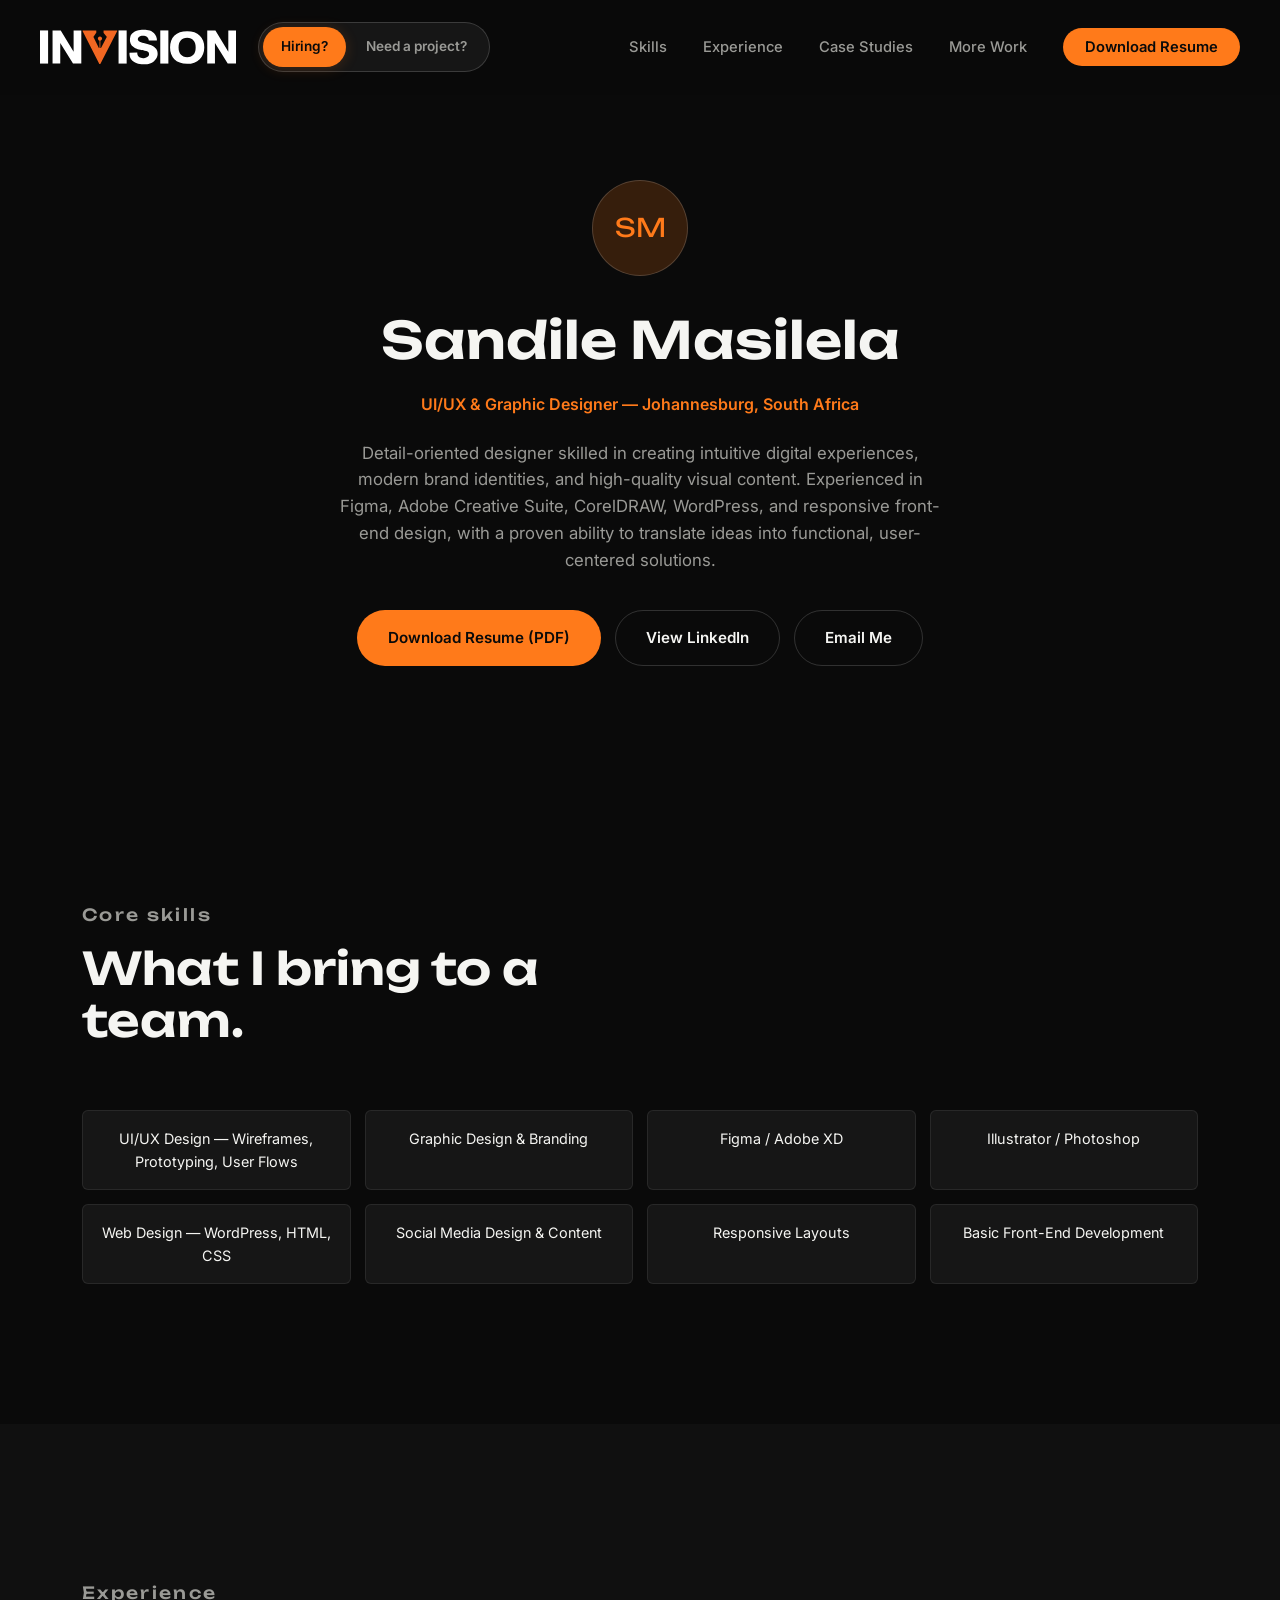
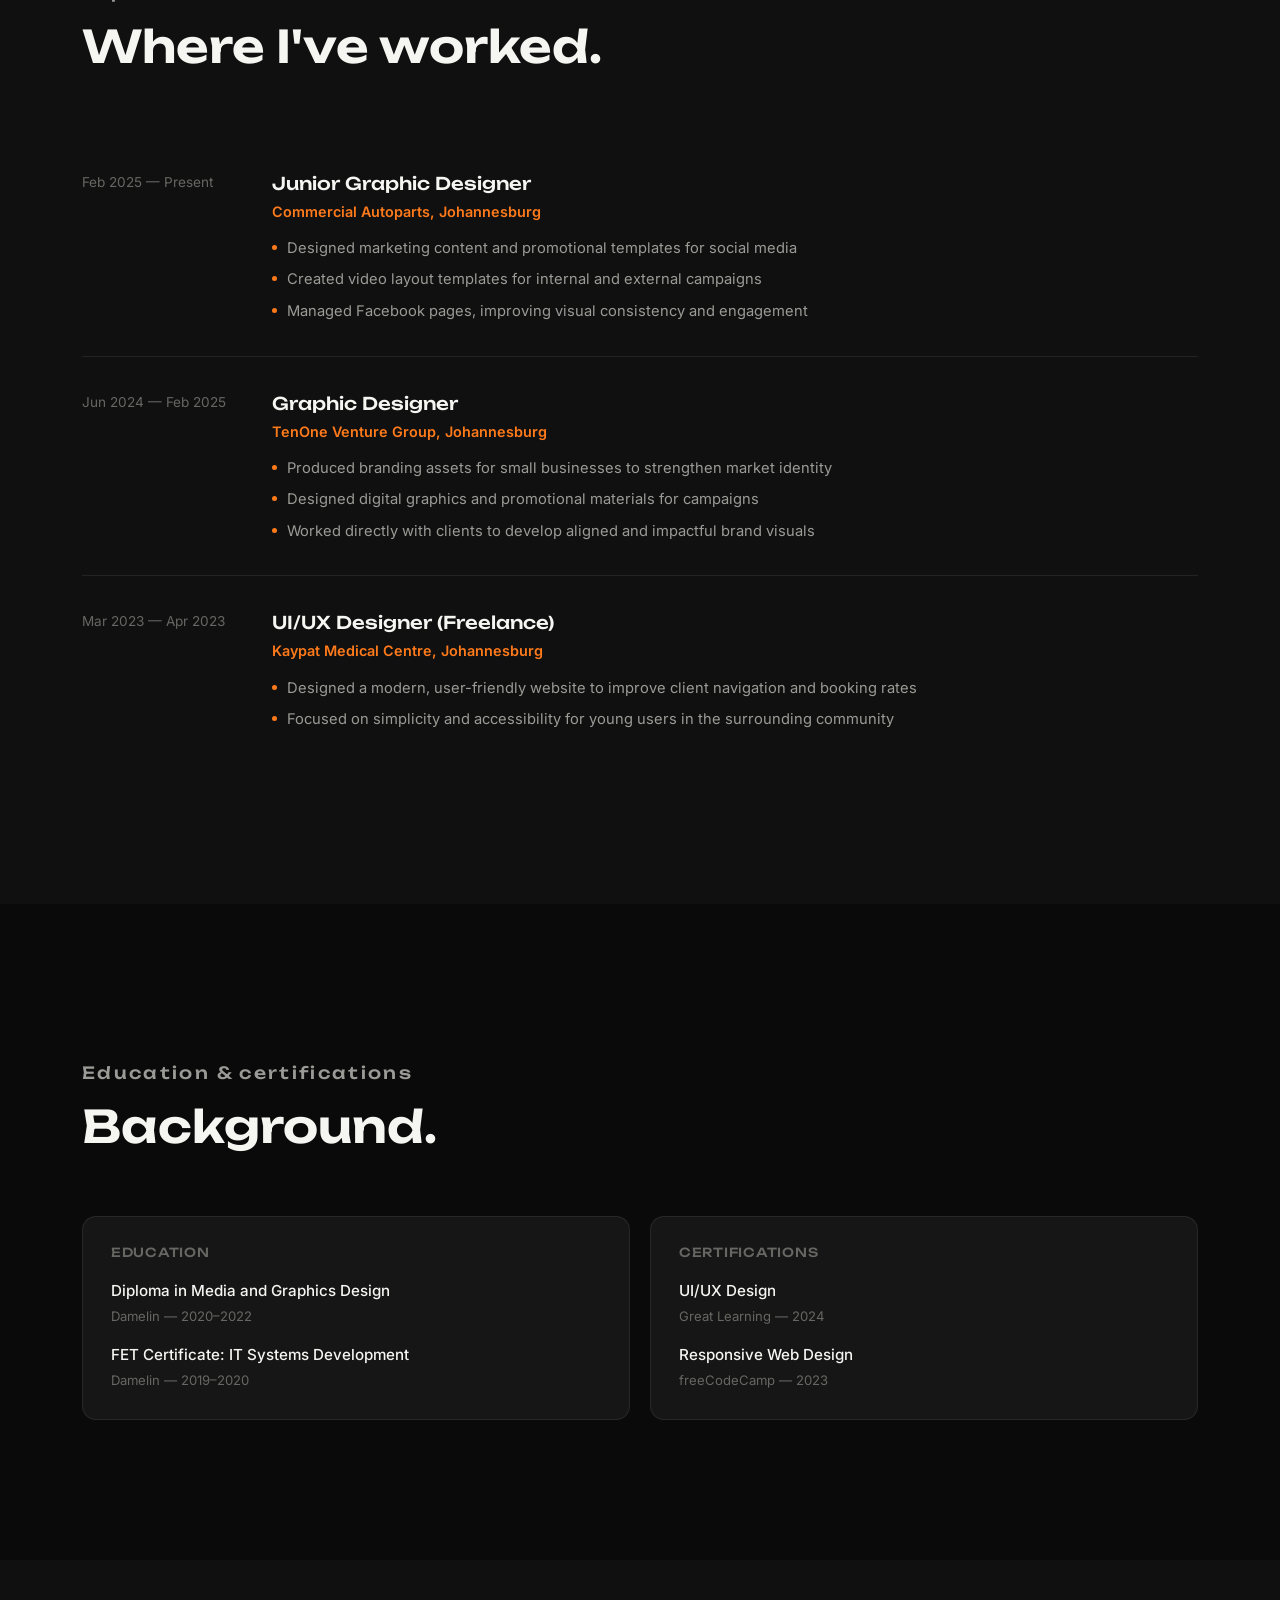
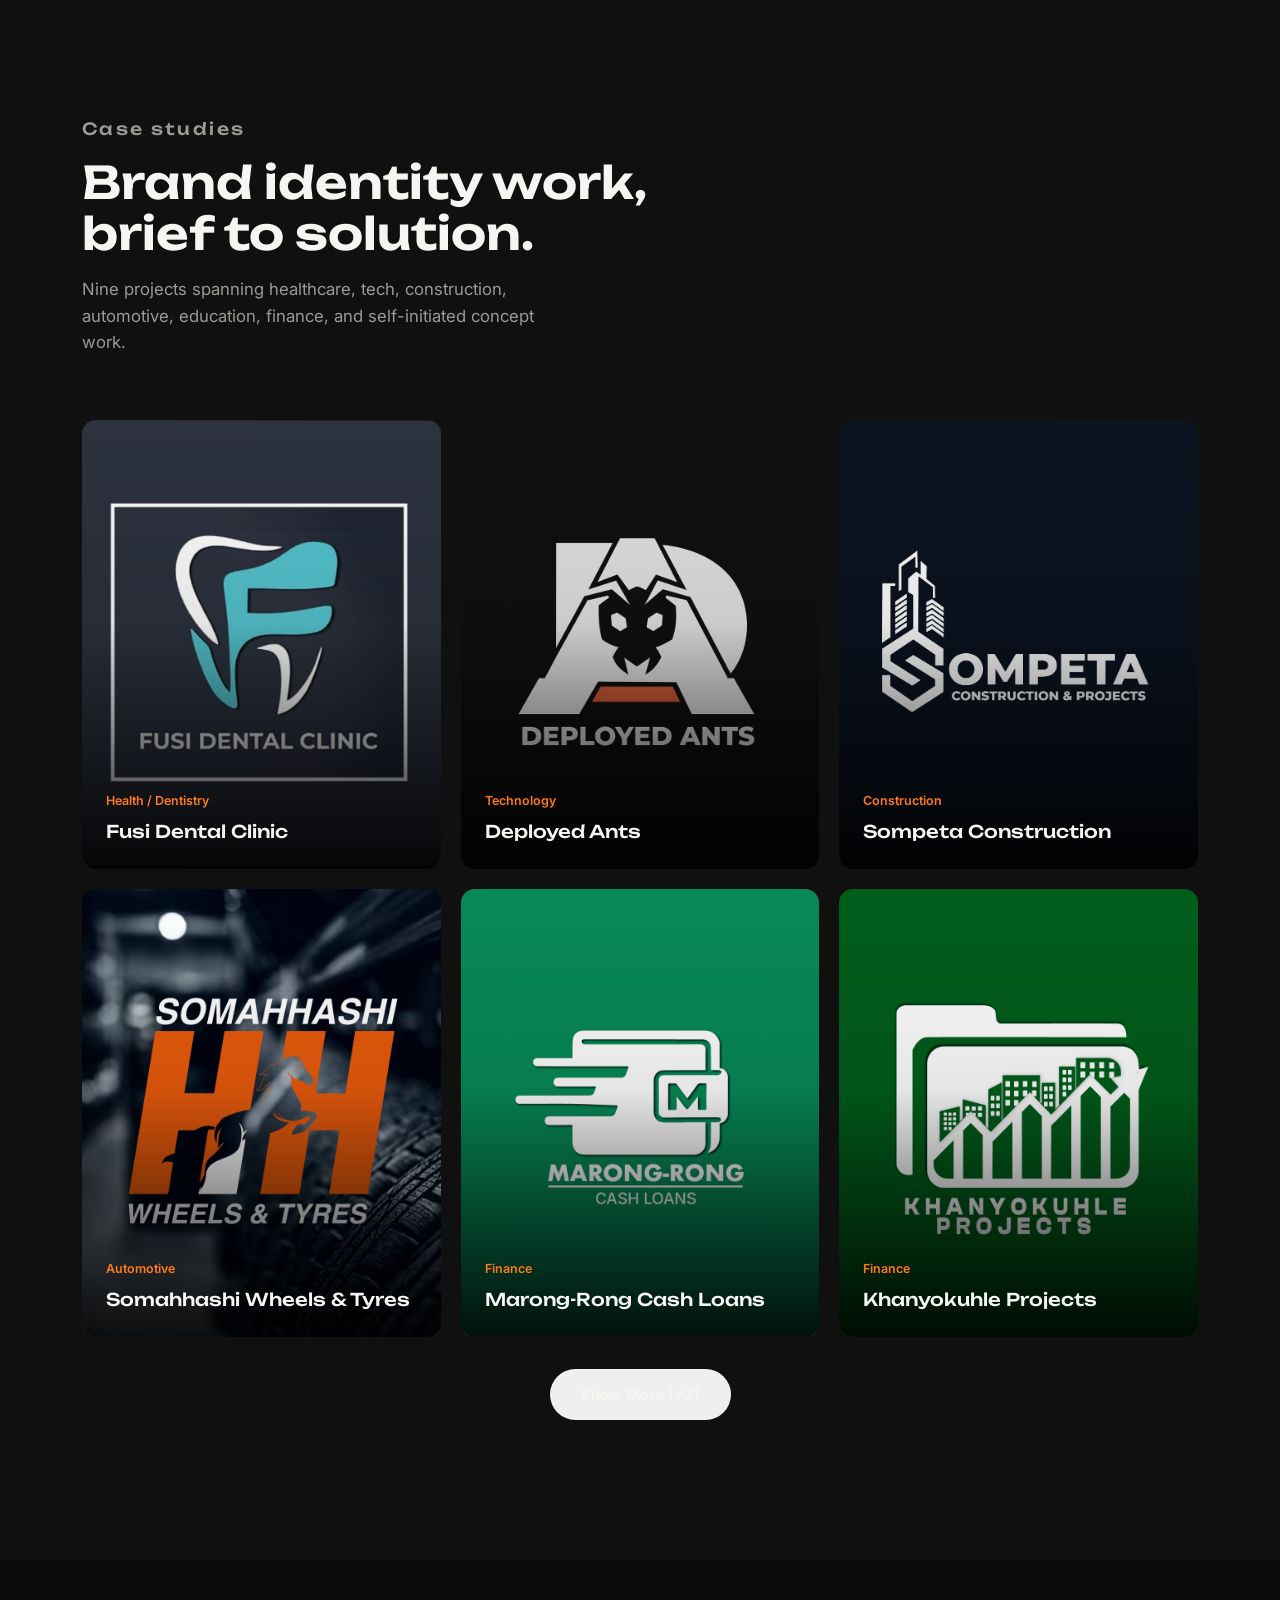
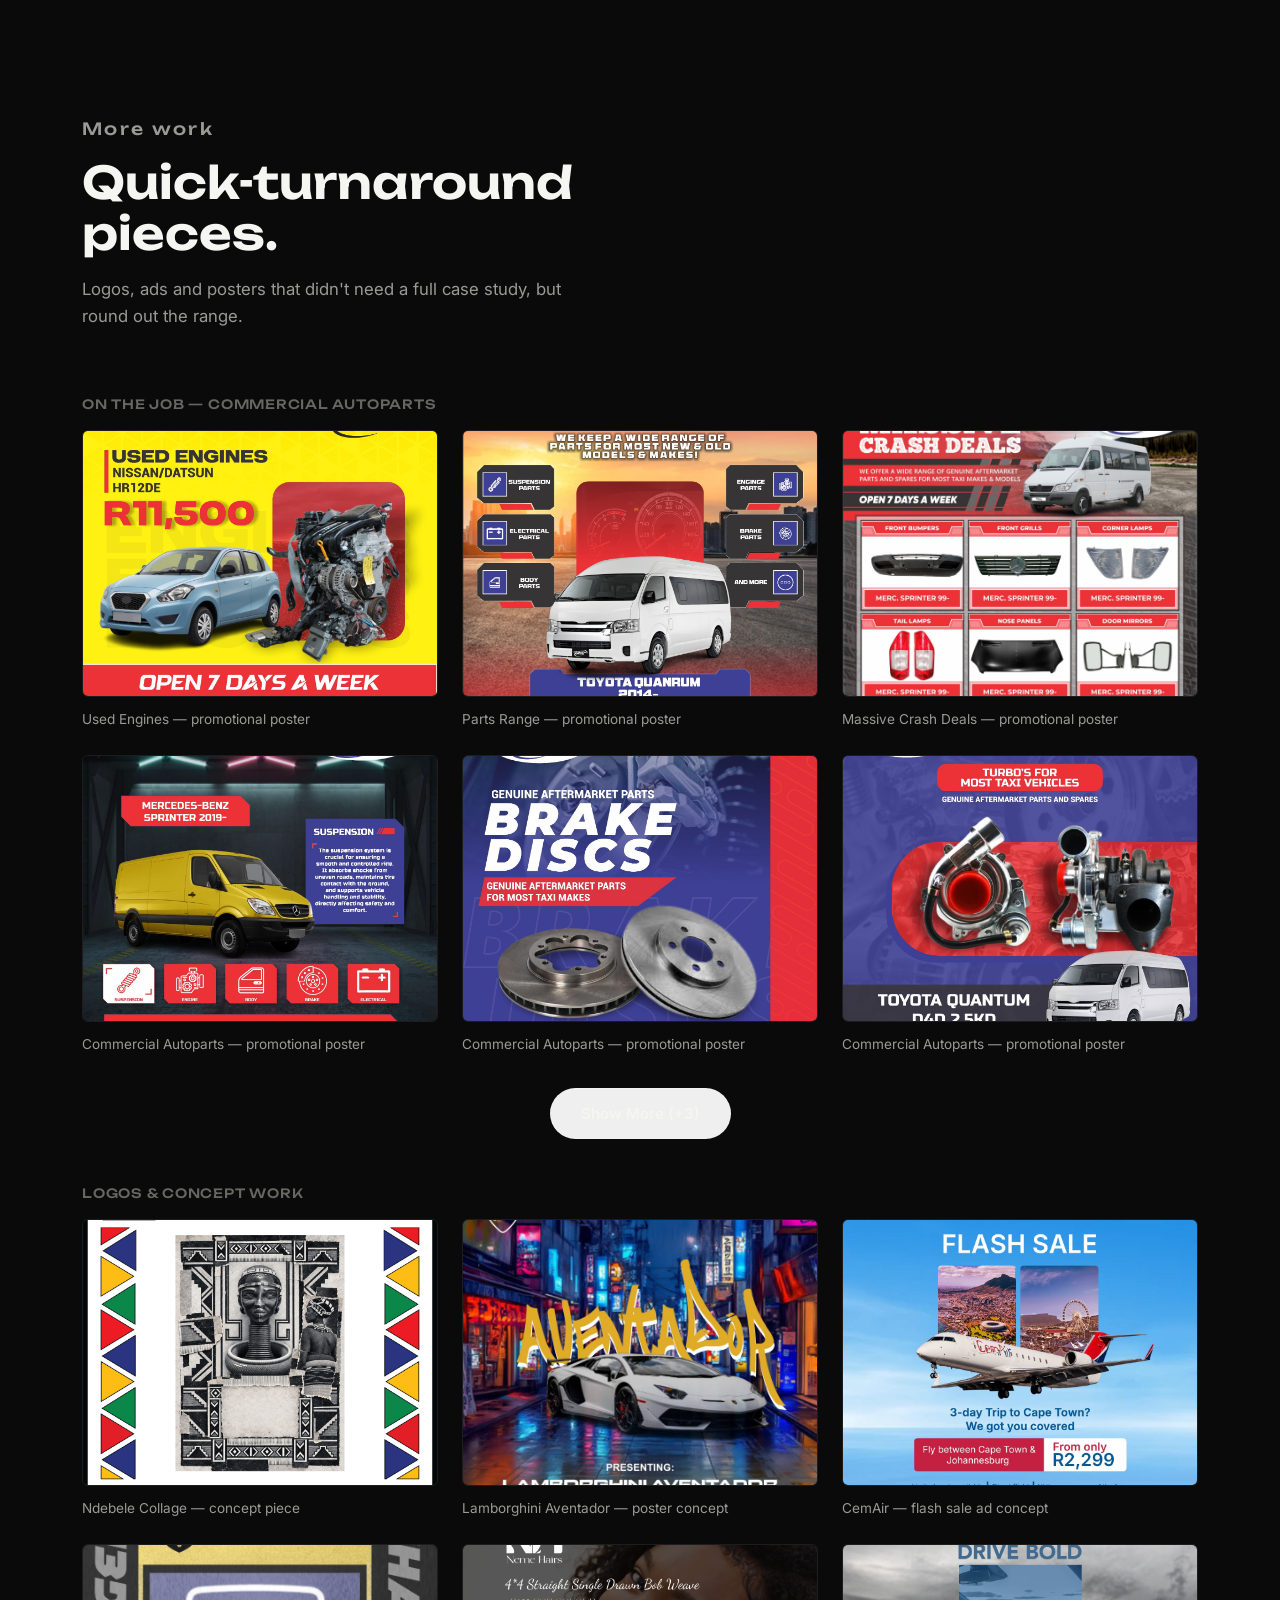
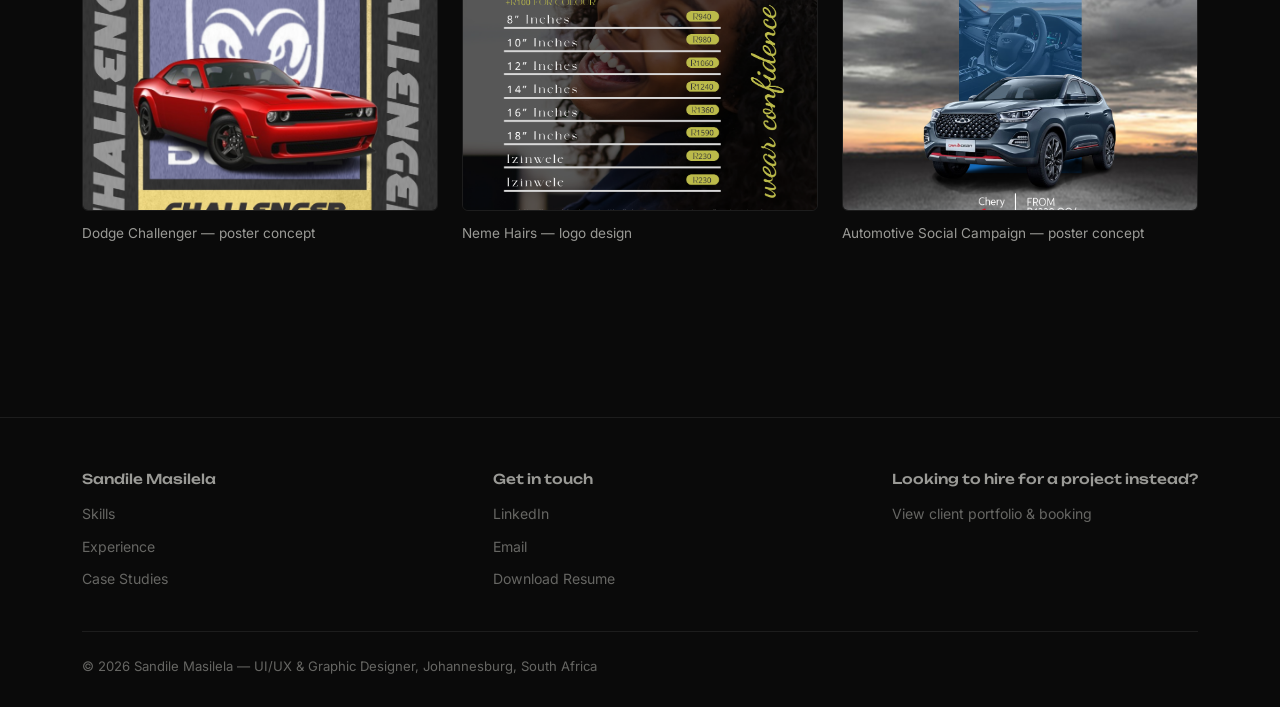
==== commit aca82206: "RESUME UPLOAD UPLOADING RESUME PDF FOR DOWNLOAD" ====
--- a/hire.html
+++ b/hire.html
@@ -30,7 +30,7 @@
     <li><a href="#experience">Experience</a></li>
     <li><a href="#casestudies">Case Studies</a></li>
     <li><a href="#morework">More Work</a></li>
-    <li><a href="resume.pdf" target="_blank" class="nav-cta">Download Resume</a></li>
+    <li><a href="IMAGES/RESUME.pdf" target="_blank" class="nav-cta">Download Resume</a></li>
   </ul>
   <button class="menu-toggle" id="menu-toggle" aria-label="Toggle menu">
     <span class="bar"></span><span class="bar"></span><span class="bar"></span>
@@ -45,7 +45,7 @@
     <p class="role-line">UI/UX &amp; Graphic Designer — Johannesburg, South Africa</p>
     <p class="summary">Detail-oriented designer skilled in creating intuitive digital experiences, modern brand identities, and high-quality visual content. Experienced in Figma, Adobe Creative Suite, CorelDRAW, WordPress, and responsive front-end design, with a proven ability to translate ideas into functional, user-centered solutions.</p>
     <div class="recruiter-actions">
-      <a href="resume.pdf" target="_blank" class="btn btn-primary">Download Resume (PDF)</a>
+      <a href="IMAGES/RESUME.pdf" target="_blank" class="btn btn-primary">Download Resume (PDF)</a>
       <a href="https://linkedin.com/in/morris-masilela-65099220b" target="_blank" class="btn btn-outline">View LinkedIn</a>
       <a href="mailto:cedricmasilela@gmail.com" class="btn btn-outline">Email Me</a>
     </div>
--- a/css/style.css
+++ b/css/style.css
@@ -193,11 +193,13 @@
 .logo {
   display: flex;
   align-items: center;
-  height: 64px;
+  height: 100%;
 }
 
 .logo img {
-  height: 100%;
+  display: block;
+  align-items: center;
+  height: 38px;
   width: auto;
   transition: opacity 0.25s;
 }
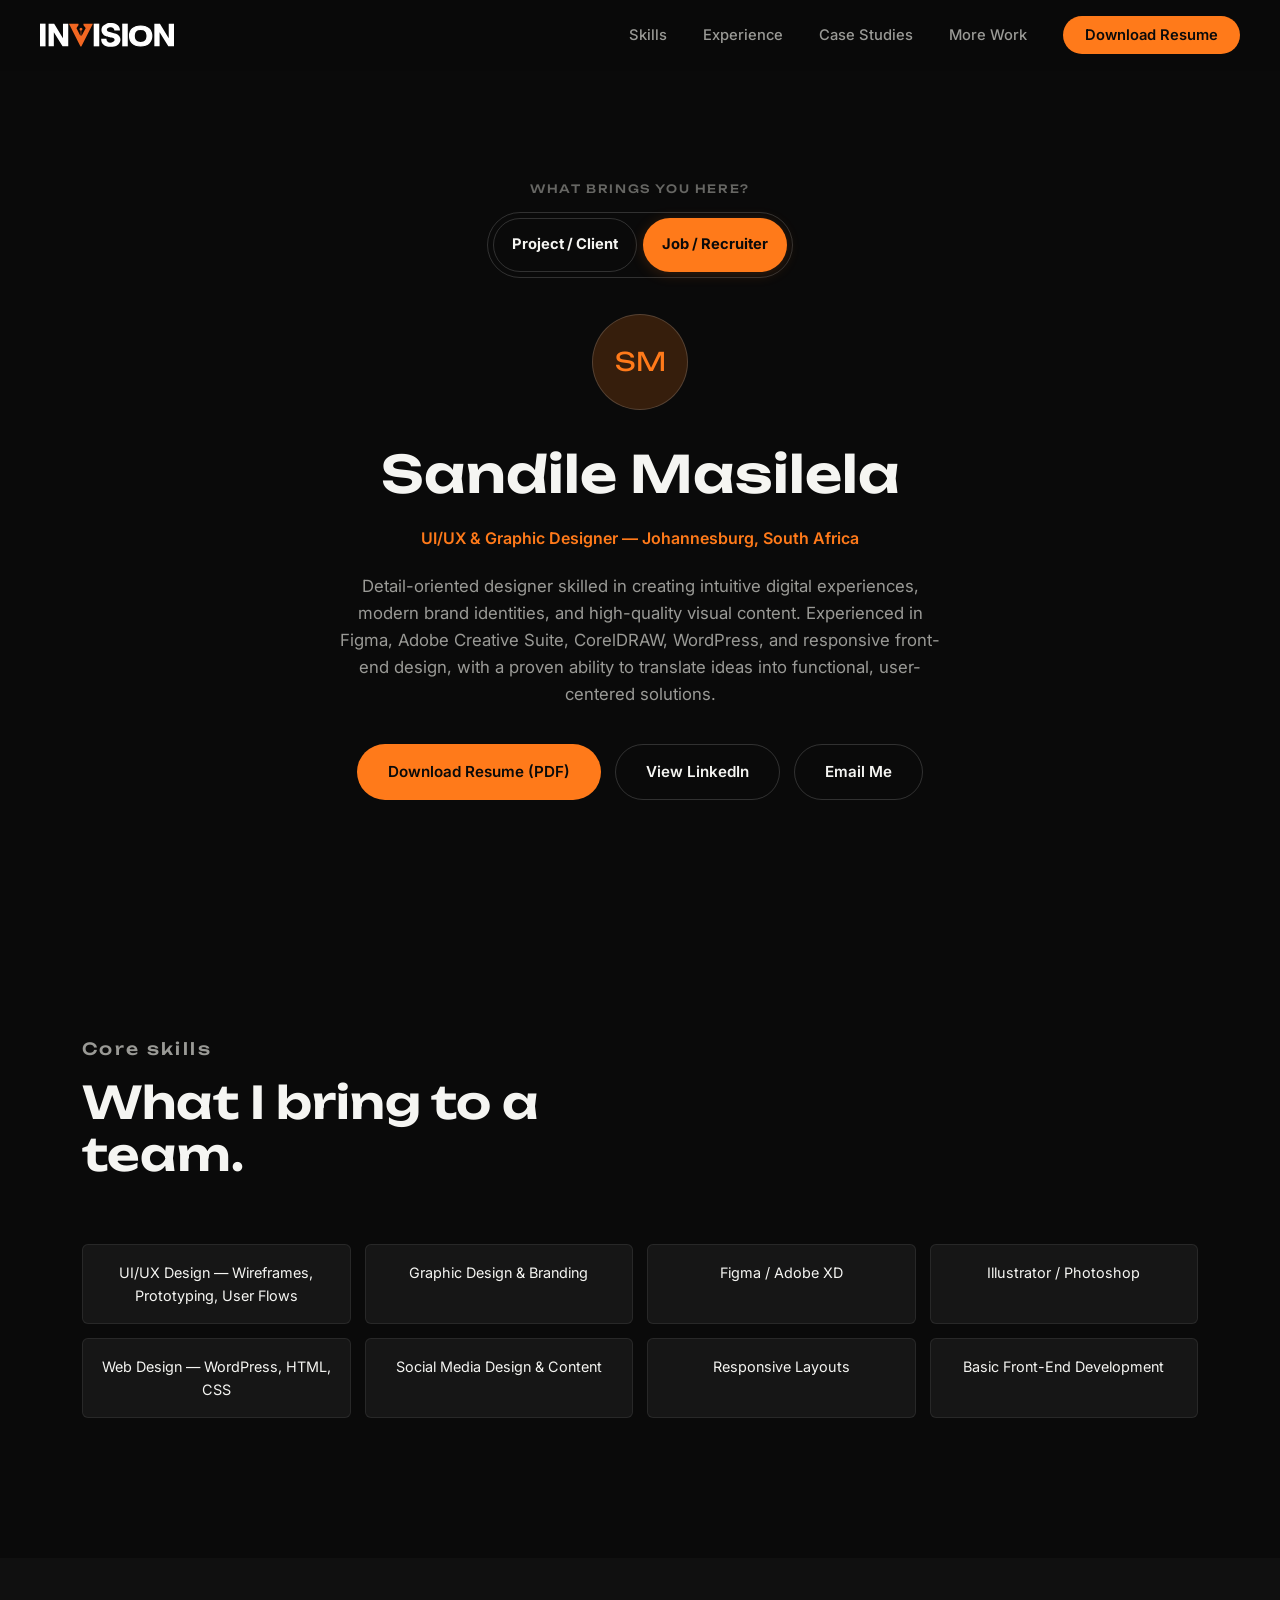
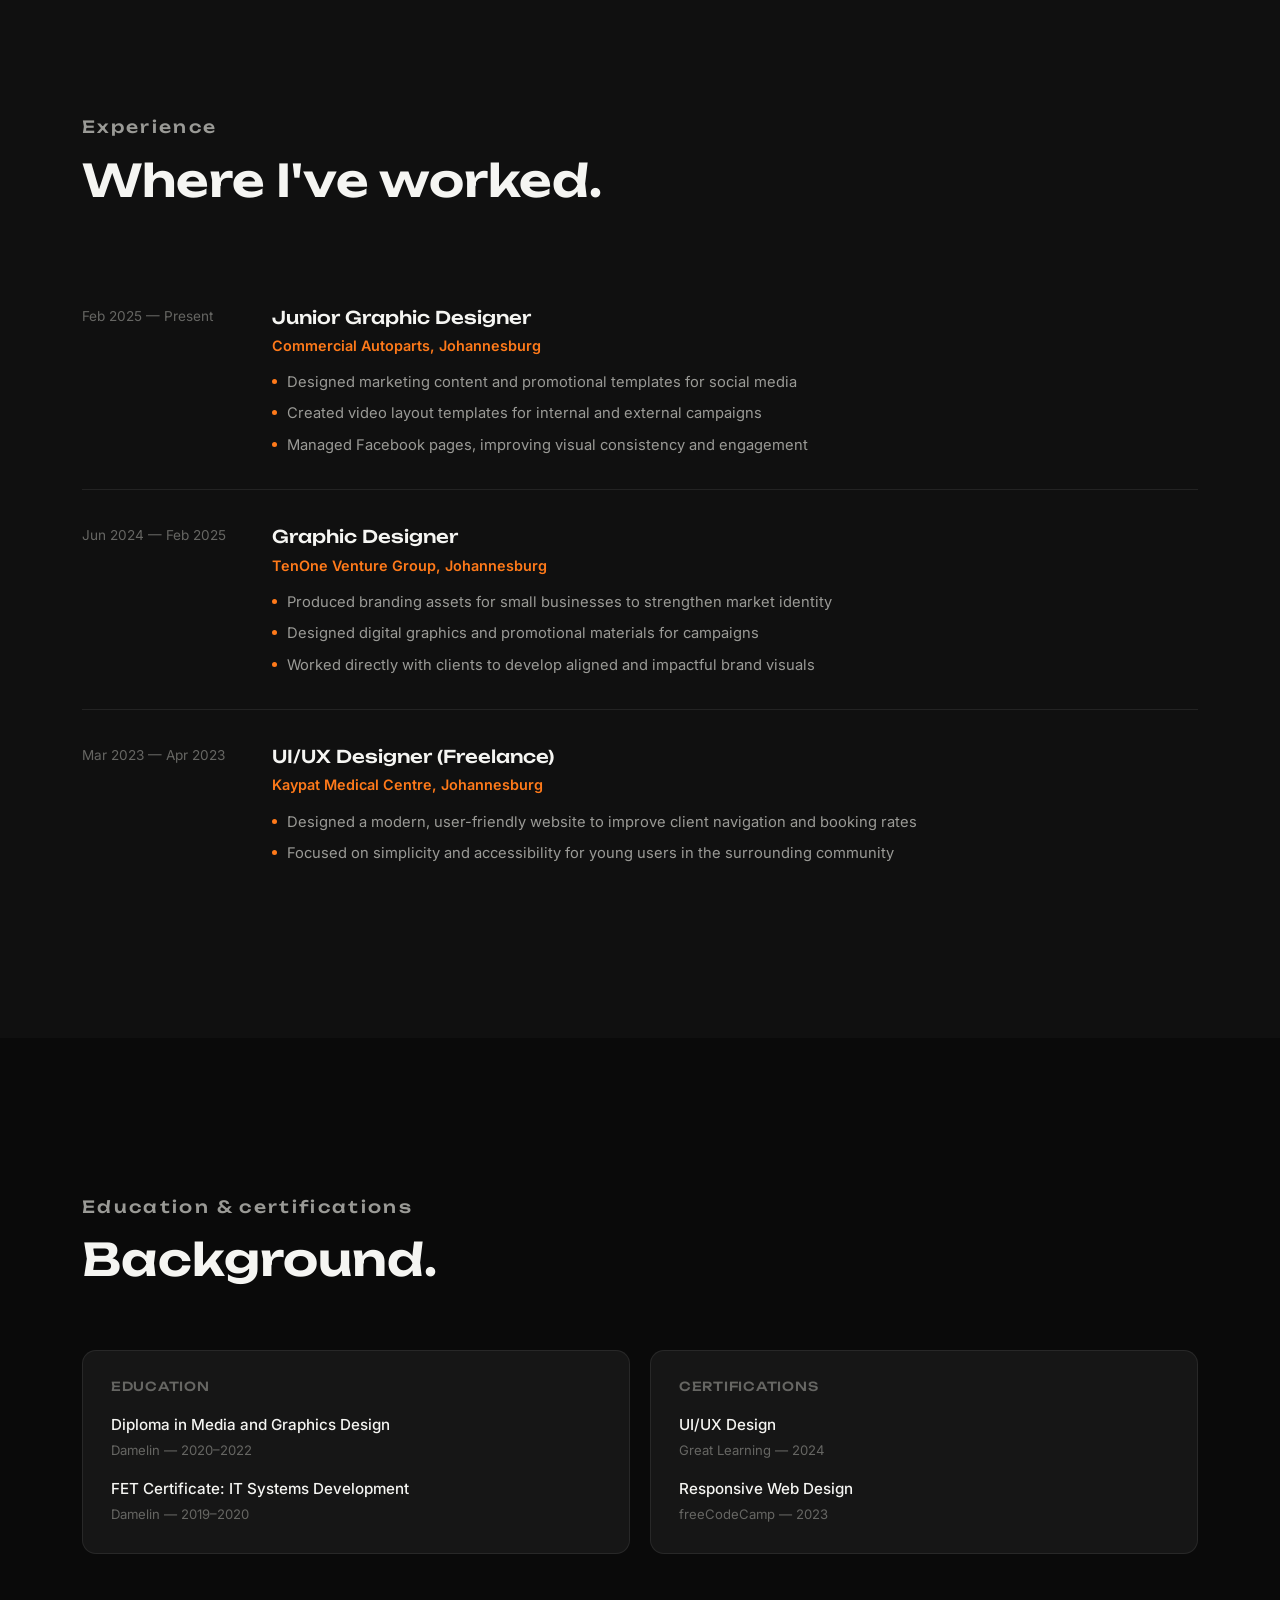
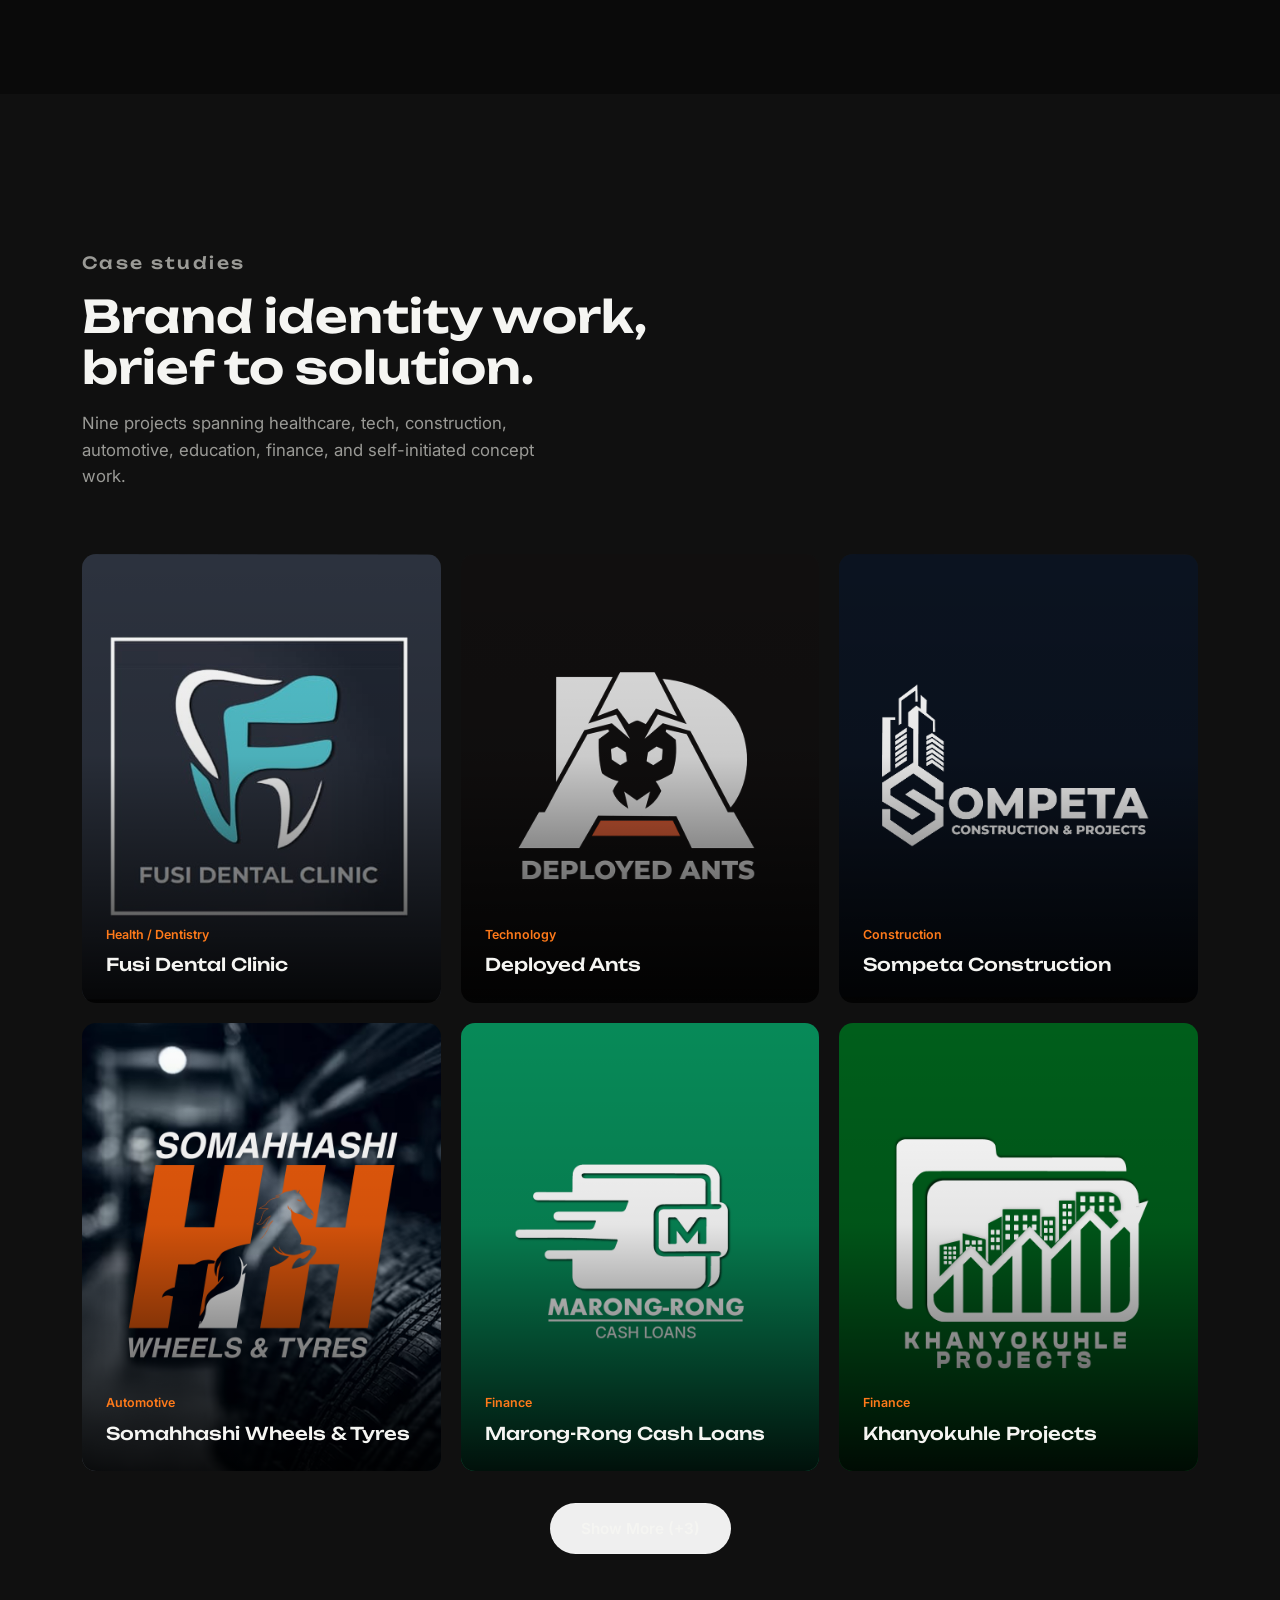
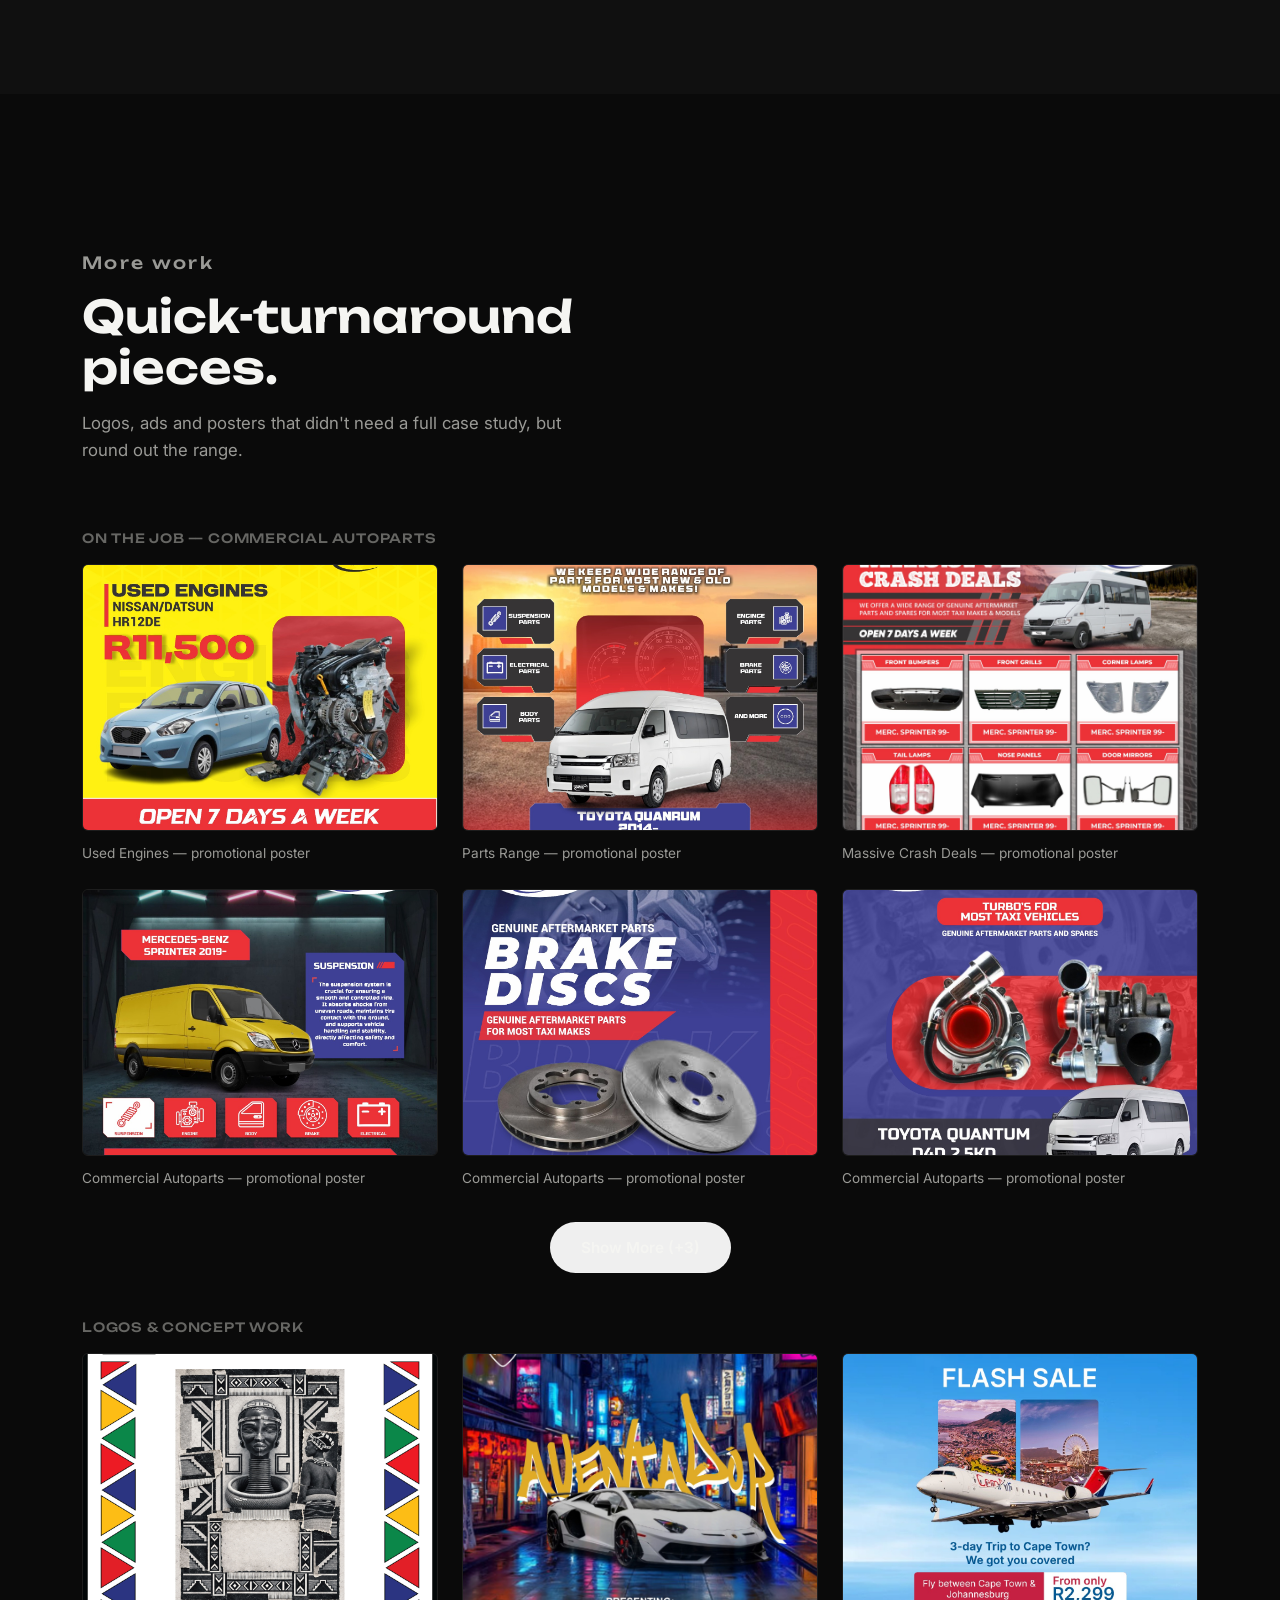
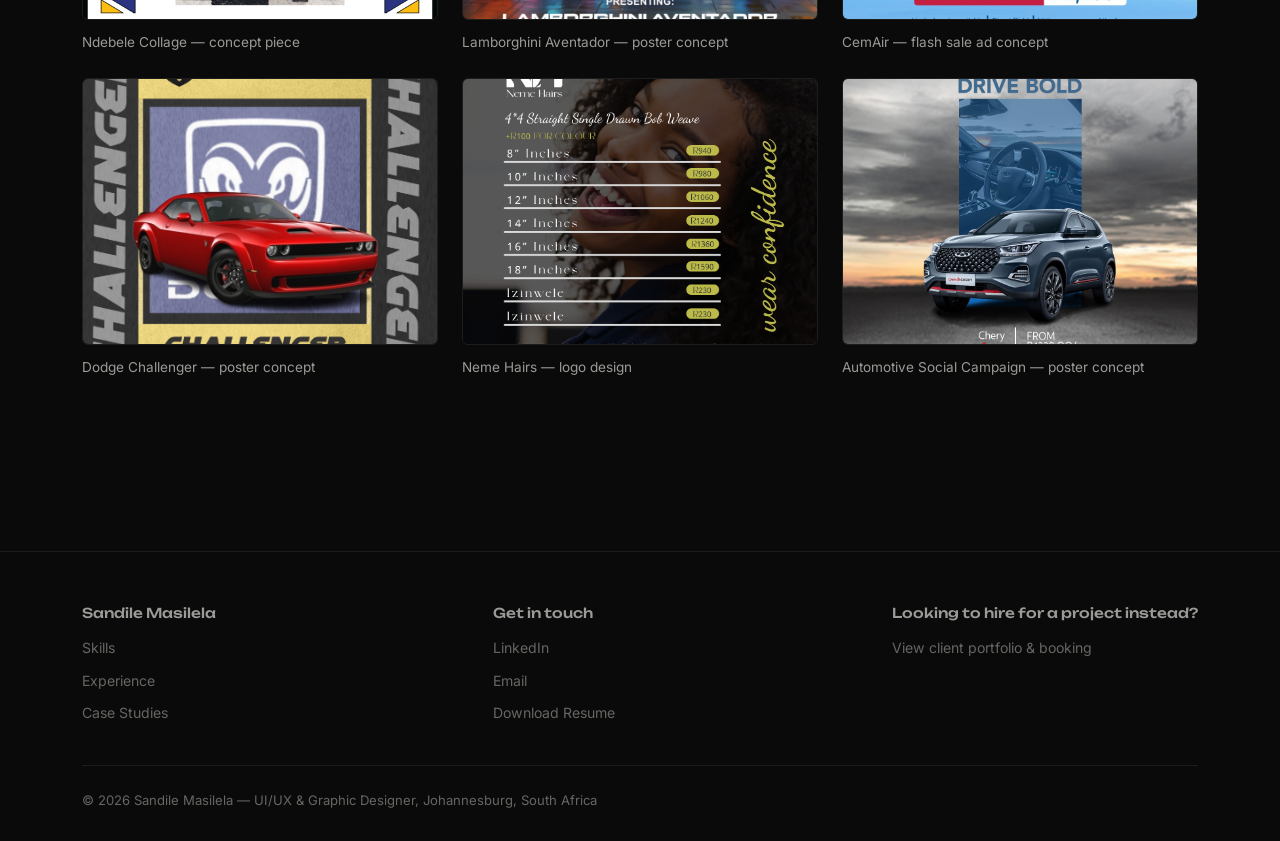
==== commit 74ded381: "toggle Moving the toggle out of the nav bar into the hero section" ====
--- a/hire.html
+++ b/hire.html
@@ -8,29 +8,27 @@
 <link rel="preconnect" href="https://fonts.googleapis.com">
 <link rel="preconnect" href="https://fonts.gstatic.com" crossorigin>
 <link href="https://fonts.googleapis.com/css2?family=Unbounded:wght@400;500;600;700&family=Inter:wght@400;500;600;700&display=swap" rel="stylesheet">
-<link rel="stylesheet" href="css/style.css">
+
 <!--Favicon-->
 <link rel="icon" type="image/svg+xml" href="favicon.svg">
-<link rel="icon" type="image/png" sizes="32x32" href="IMAGES/Artboard 1@0.35x.png">
-<link rel="icon" type="image/png" sizes="16x16" href="IMAGES/Artboard 1.png">
-<link rel="apple-touch-icon" sizes="180x180" href="IMAGES/Artboard 1@0.35x.png">
+<link rel="icon" type="image/png" sizes="32x32" href="Artboard 1@0.35x.png">
+<link rel="icon" type="image/png" sizes="16x16" href="Artboard 1.png">
+<link rel="apple-touch-icon" sizes="180x180" href="Artboard 1@0.35x.png">
+
+<link rel="stylesheet" href="css/style.css">
 </head>
 <body>
 
 <nav id="navbar">
   <div class="nav-left">
     <a href="hire.html" class="logo"><img src="IMAGES/logo-white.svg" alt="Invision"></a>
-    <div class="audience-toggle">
-      <a href="hire.html" class="active">Hiring?</a>
-      <a href="index.html">Need a project?</a>
-    </div>
   </div>
   <ul class="nav-links" id="nav-links">
     <li><a href="#skills">Skills</a></li>
     <li><a href="#experience">Experience</a></li>
     <li><a href="#casestudies">Case Studies</a></li>
     <li><a href="#morework">More Work</a></li>
-    <li><a href="IMAGES/RESUME.pdf" target="_blank" class="nav-cta">Download Resume</a></li>
+    <li><a href="IMAGES/resume.pdf" target="_blank" class="nav-cta">Download Resume</a></li>
   </ul>
   <button class="menu-toggle" id="menu-toggle" aria-label="Toggle menu">
     <span class="bar"></span><span class="bar"></span><span class="bar"></span>
@@ -40,12 +38,19 @@
 <!-- HERO -->
 <header class="recruiter-hero">
   <div class="container">
+    <div class="audience-select">
+      <p class="audience-select-label">What brings you here?</p>
+      <div class="audience-toggle">
+        <a href="index.html">Project / Client</a>
+        <a href="hire.html" class="active">Job / Recruiter</a>
+      </div>
+    </div>
     <div class="avatar-ring">SM</div>
     <h1>Sandile Masilela</h1>
     <p class="role-line">UI/UX &amp; Graphic Designer — Johannesburg, South Africa</p>
     <p class="summary">Detail-oriented designer skilled in creating intuitive digital experiences, modern brand identities, and high-quality visual content. Experienced in Figma, Adobe Creative Suite, CorelDRAW, WordPress, and responsive front-end design, with a proven ability to translate ideas into functional, user-centered solutions.</p>
     <div class="recruiter-actions">
-      <a href="IMAGES/RESUME.pdf" target="_blank" class="btn btn-primary">Download Resume (PDF)</a>
+      <a href="IMAGES/resume.pdf" target="_blank" class="btn btn-primary">Download Resume (PDF)</a>
       <a href="https://linkedin.com/in/morris-masilela-65099220b" target="_blank" class="btn btn-outline">View LinkedIn</a>
       <a href="mailto:cedricmasilela@gmail.com" class="btn btn-outline">Email Me</a>
     </div>
@@ -311,7 +316,7 @@
         <h4>Get in touch</h4>
         <a href="https://linkedin.com/in/morris-masilela-65099220b" target="_blank">LinkedIn</a>
         <a href="mailto:cedricmasilela@gmail.com">Email</a>
-        <a href="resume.pdf" target="_blank">Download Resume</a>
+        <a href="IMAGES/resume.pdf" target="_blank">Download Resume</a>
       </div>
       <div class="footer-col">
         <h4>Looking to hire for a project instead?</h4>
--- a/css/style.css
+++ b/css/style.css
@@ -193,14 +193,13 @@
 .logo {
   display: flex;
   align-items: center;
+  height: 26px;
+}
+
+.logo img {
   height: 100%;
-}
-
-.logo img {
+  width: auto;
   display: block;
-  align-items: center;
-  height: 38px;
-  width: auto;
   transition: opacity 0.25s;
 }
 
@@ -262,7 +261,7 @@
 .menu-toggle.active .bar:nth-child(2) { opacity: 0; }
 .menu-toggle.active .bar:nth-child(3) { transform: rotate(-45deg) translate(5px, -6px); }
 
-@media (max-width: 900px) {
+@media (max-width: 1100px) {
   .nav-links {
     position: fixed;
     top: 0;
@@ -1209,23 +1208,43 @@
 }
 
 /* ==========================================================================
-   AUDIENCE TOGGLE
+   AUDIENCE TOGGLE — bold segmented pill, its own row below the nav
+   (moved out of the navbar entirely, so it no longer competes with the
+   logo/hamburger for width on small screens)
    ========================================================================== */
+.audience-select {
+  margin-bottom: 36px;
+}
+
+.audience-select-label {
+  font-family: var(--font-display);
+  font-size: 0.72rem;
+  font-weight: 500;
+  letter-spacing: 0.14em;
+  text-transform: uppercase;
+  color: var(--text-faint);
+  margin-bottom: 14px;
+}
+
 .audience-toggle {
   display: flex;
-  background: var(--surface);
+  background: transparent;
   border: 1px solid var(--border-strong);
   border-radius: 100px;
-  padding: 4px;
-  gap: 2px;
+  padding: 5px;
+  gap: 6px;
+  max-width: 440px;
 }
 
 .audience-toggle a {
-  padding: 9px 18px;
+  flex: 1;
+  text-align: center;
+  padding: 14px 18px;
   border-radius: 100px;
-  font-size: 0.85rem;
-  font-weight: 600;
-  color: var(--text-muted);
+  border: 1px solid transparent;
+  font-size: 0.92rem;
+  font-weight: 700;
+  color: var(--text);
   white-space: nowrap;
   transition: all 0.2s;
 }
@@ -1236,8 +1255,27 @@
   box-shadow: 0 2px 14px var(--accent-glow);
 }
 
+.audience-toggle a:not(.active) {
+  border-color: var(--border-strong);
+}
+
 .audience-toggle a:not(.active):hover {
-  color: var(--text);
+  border-color: var(--text-muted);
+  color: var(--accent);
+}
+
+.recruiter-hero .audience-select {
+  display: flex;
+  flex-direction: column;
+  align-items: center;
+}
+
+.recruiter-hero .audience-select-label {
+  text-align: center;
+}
+
+@media (max-width: 480px) {
+  .audience-toggle a { padding: 12px 14px; font-size: 0.85rem; }
 }
 
 .nav-left {
@@ -1246,14 +1284,10 @@
   gap: 22px;
 }
 
-@media (max-width: 900px) {
-  .nav-left { gap: 14px; }
-  .audience-toggle a { padding: 8px 13px; font-size: 0.78rem; }
-}
-
-@media (max-width: 420px) {
-  nav#navbar { padding: 16px 18px; }
-  .audience-toggle a { padding: 7px 10px; font-size: 0.72rem; }
+@media (max-width: 480px) {
+  nav#navbar { padding: 14px 16px; }
+  .logo { height: 20px; }
+  .menu-toggle { width: 22px; height: 15px; }
 }
 
 /* ==========================================================================
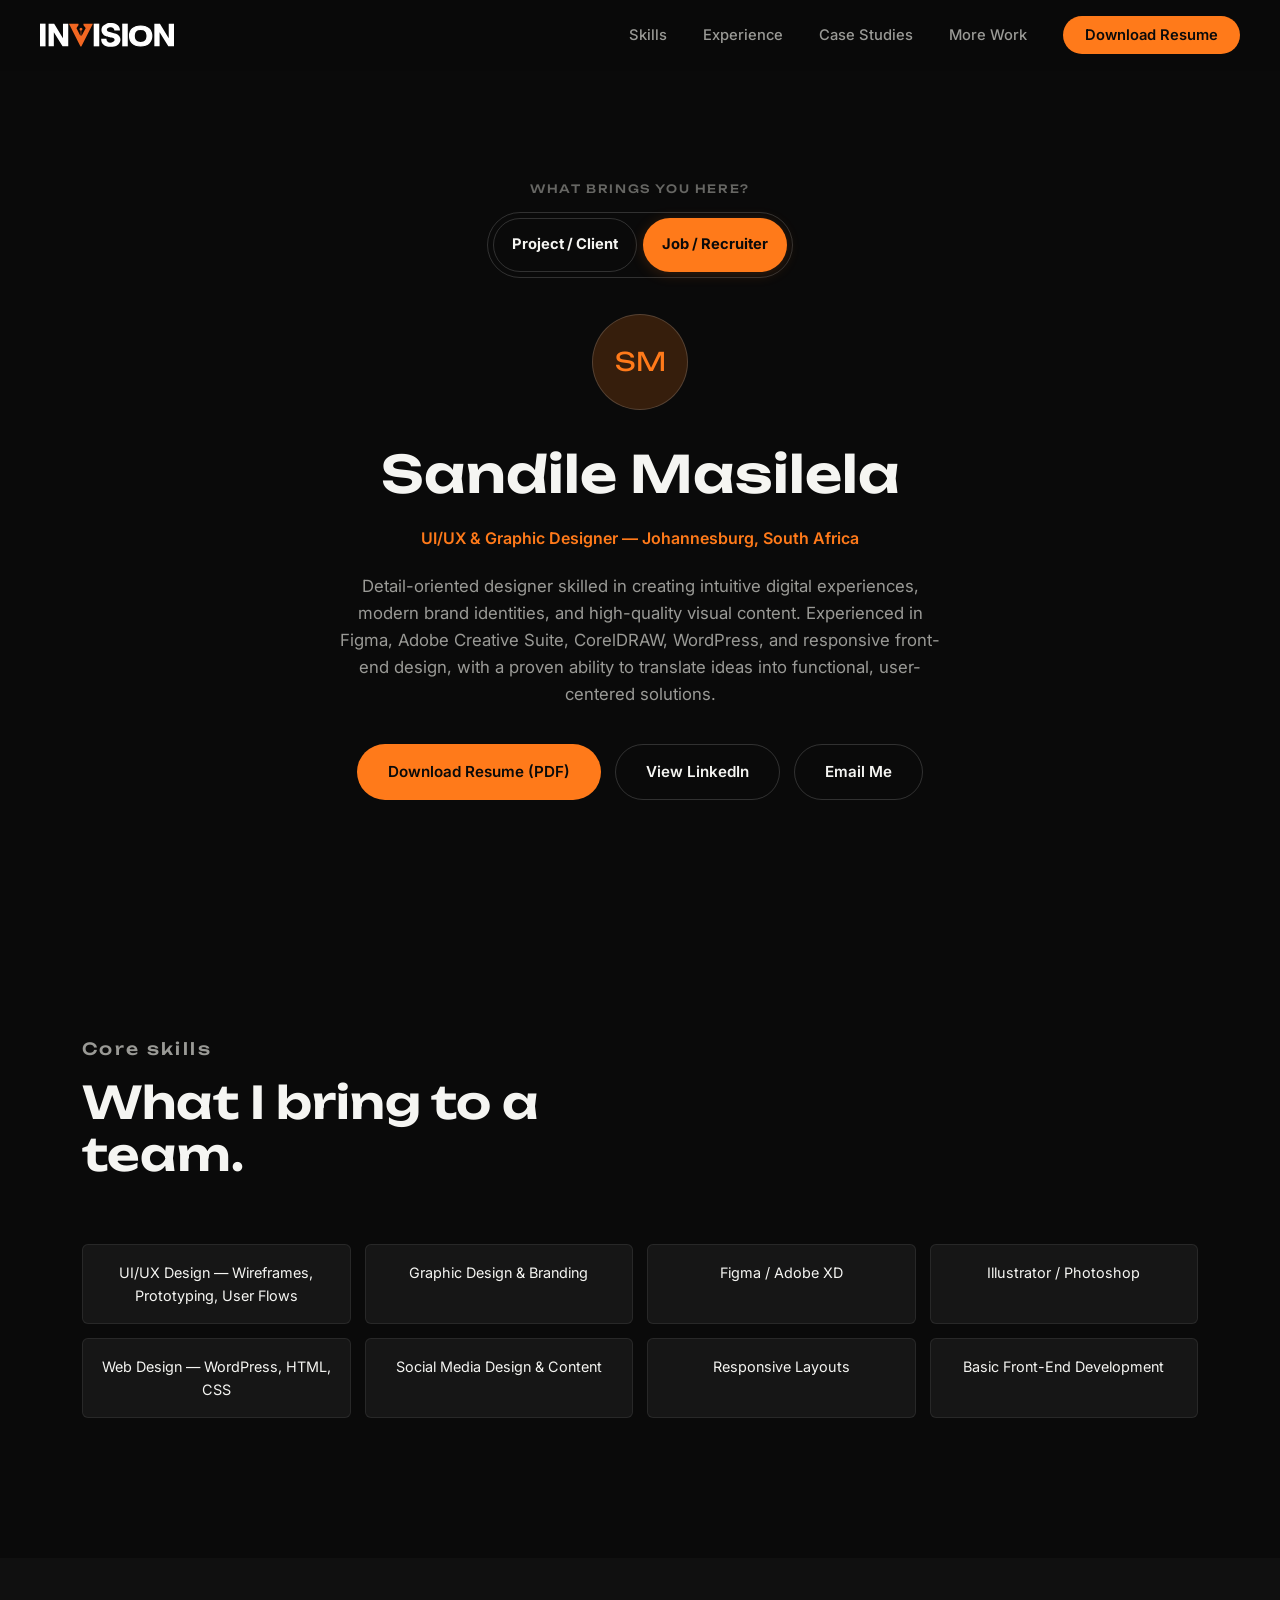
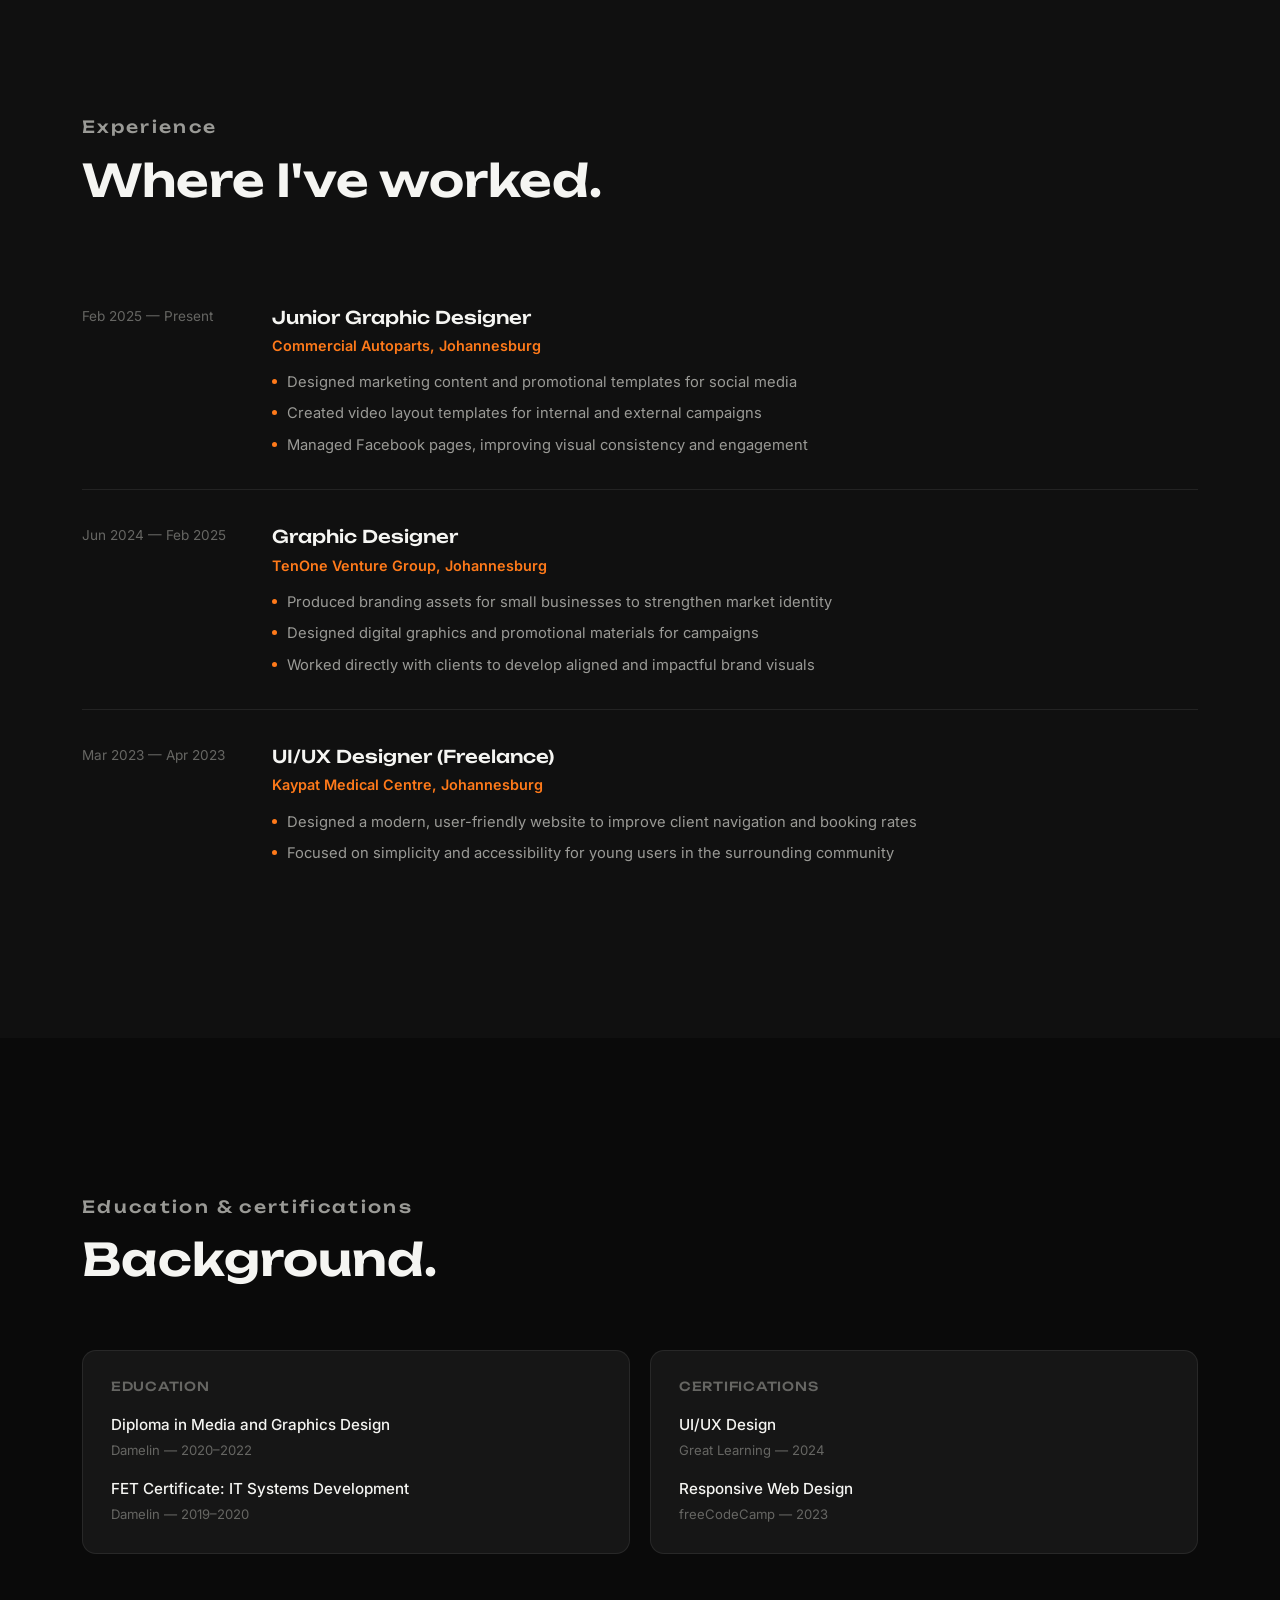
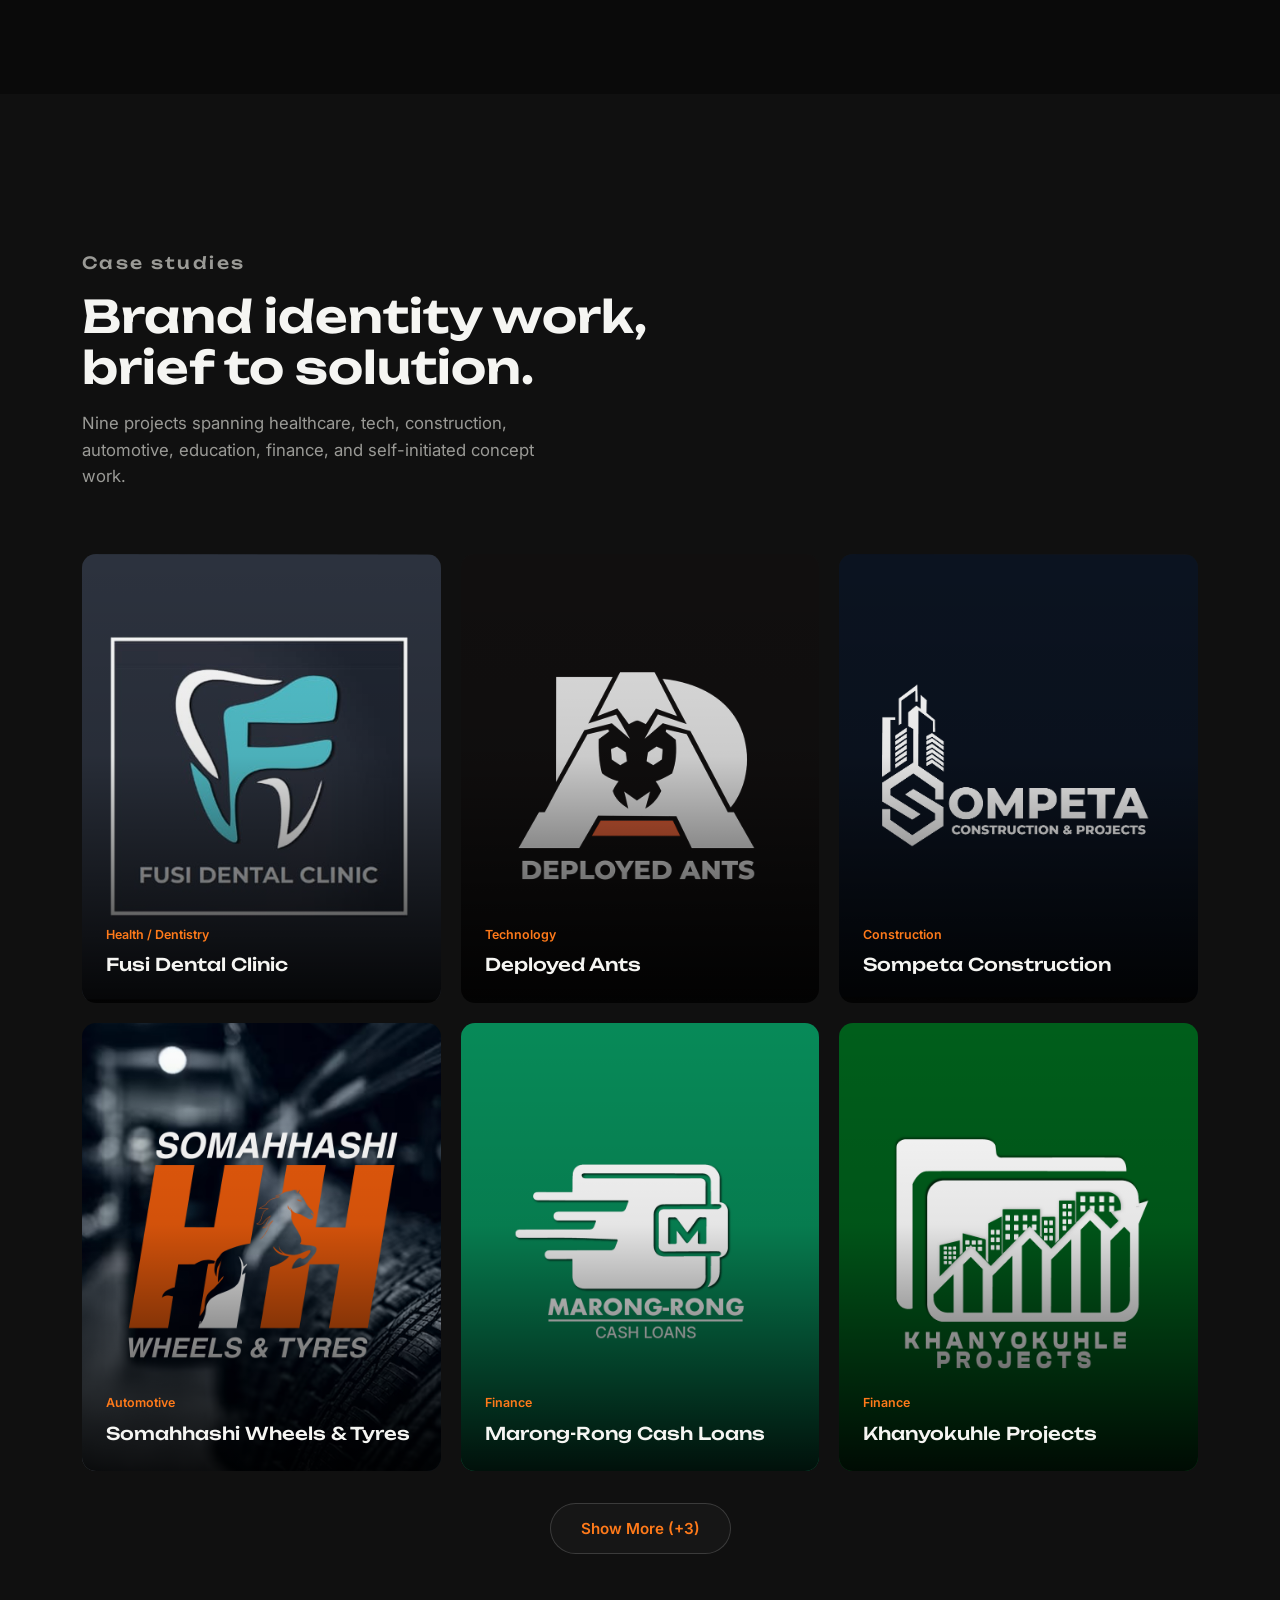
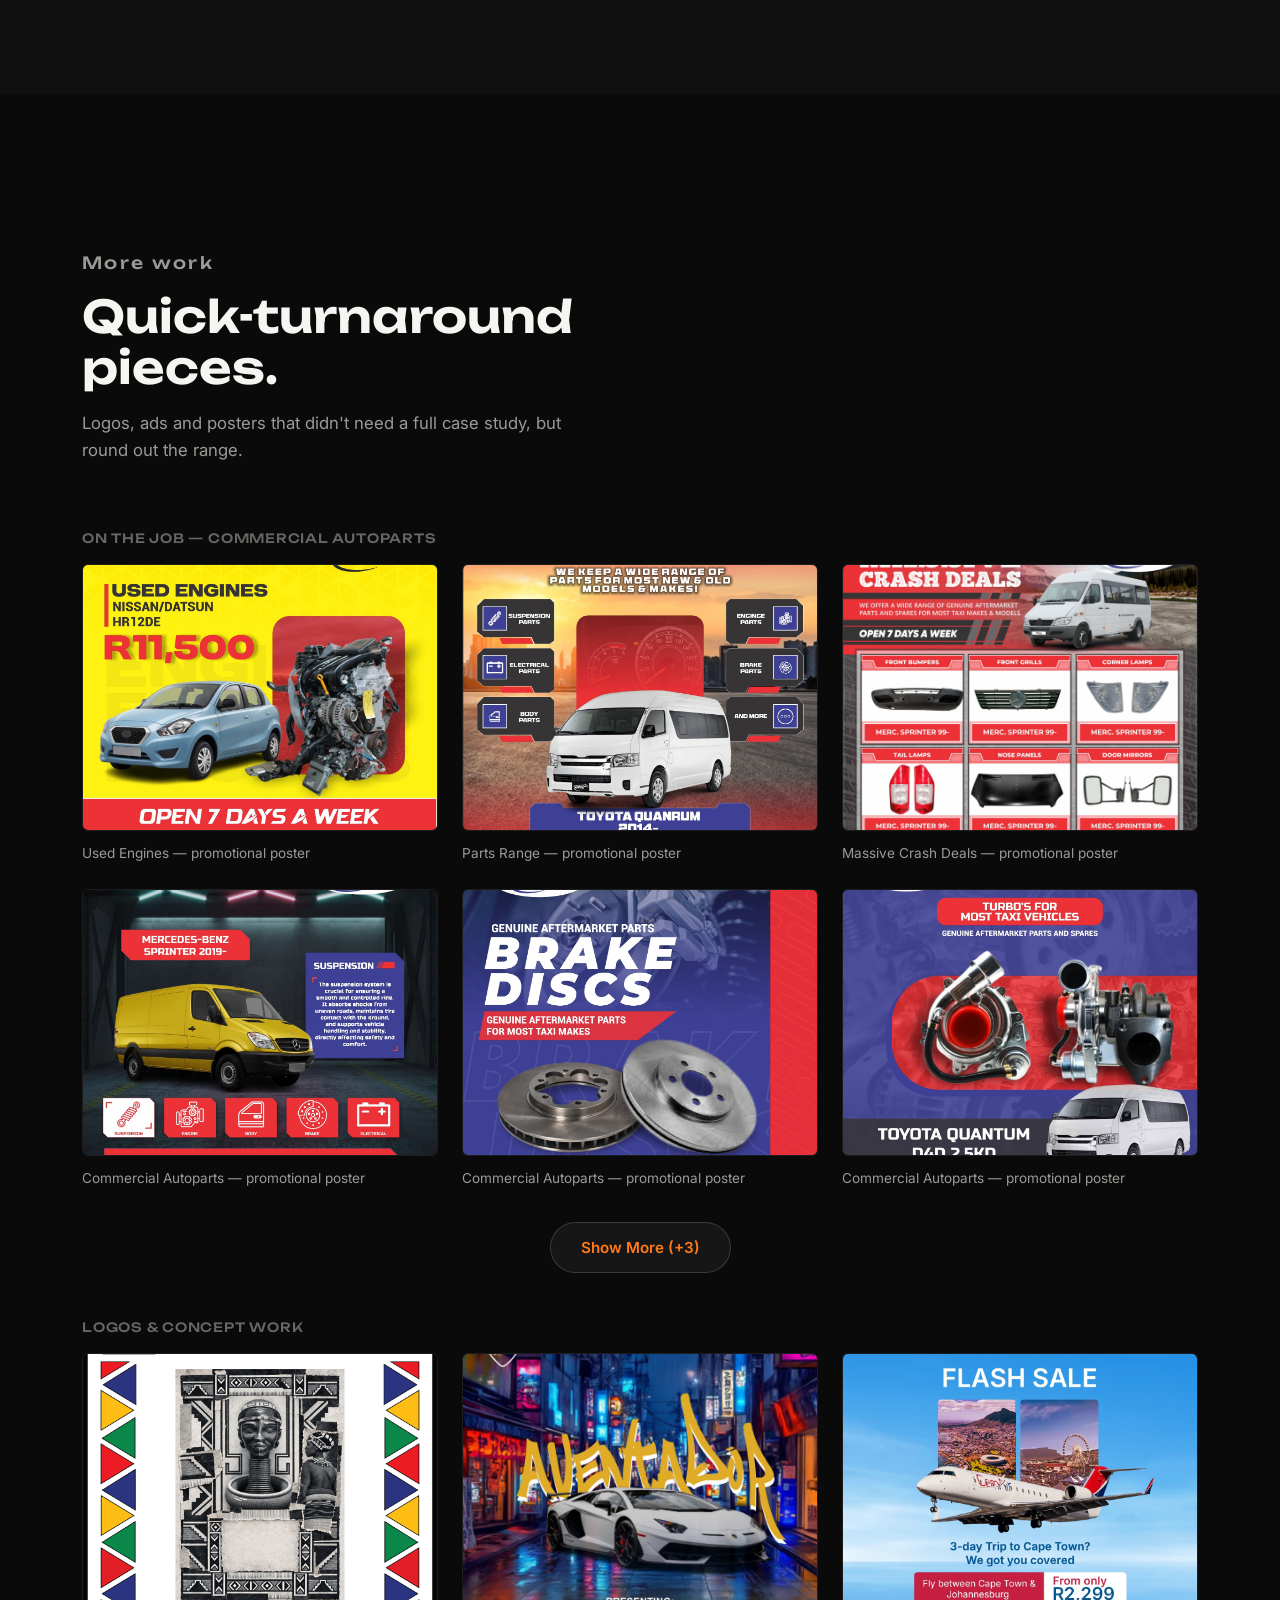
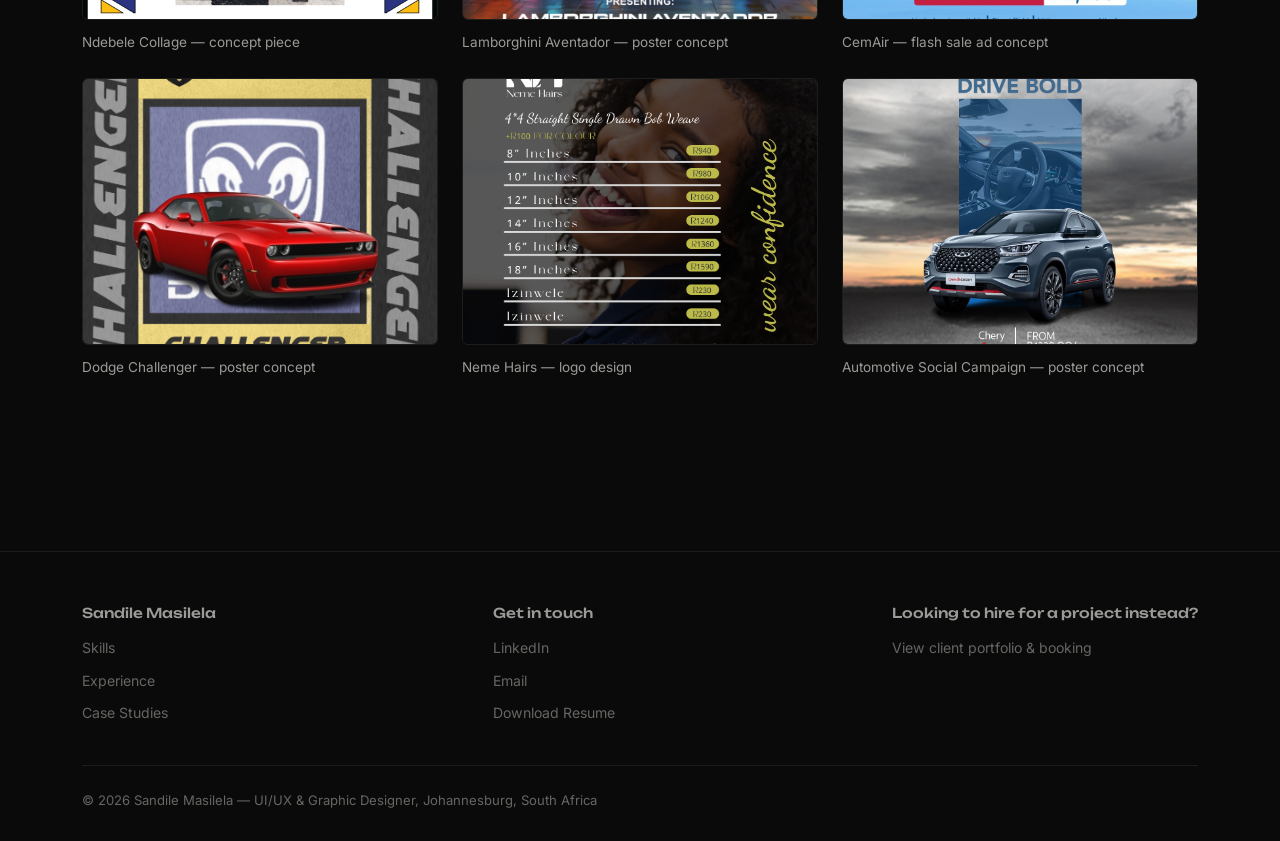
==== commit 17ab26bf: "html and js update on the projects and the pop up on click" ====
--- a/hire.html
+++ b/hire.html
@@ -201,7 +201,7 @@
           <div class="overlay"><span class="tag">Education</span><h3>Audiobooks Lounge</h3></div>
         </div>
         <div class="project-card" data-case="bestea">
-          <img src="IMAGES/logo-bestea.jpg" alt="Bestea branding" loading="lazy">
+          <img src="IMAGES/Bestea.png" alt="Bestea branding" loading="lazy">
           <div class="overlay"><span class="tag">Concept Brand</span><h3>Bestea</h3></div>
         </div>
       </div>
--- a/css/style.css
+++ b/css/style.css
@@ -131,6 +131,7 @@
 .btn {
   display: inline-flex;
   align-items: center;
+  justify-content: center;
   gap: 10px;
   padding: 15px 30px;
   border-radius: 100px;
@@ -1506,6 +1507,50 @@
 }
 
 /* ==========================================================================
+   READ MORE (mobile text truncation for long prose blocks)
+   ========================================================================== */
+.text-clamp {
+  overflow: hidden;
+}
+
+@media (max-width: 640px) {
+  .text-clamp:not(.expanded) {
+    display: -webkit-box;
+    -webkit-line-clamp: 4;
+    line-clamp: 4;
+    -webkit-box-orient: vertical;
+  }
+}
+
+.read-more-btn {
+  display: none;
+  background: none;
+  border: none;
+  color: var(--accent);
+  font-weight: 600;
+  font-size: 0.88rem;
+  padding: 12px 0 0;
+  cursor: pointer;
+}
+
+@media (max-width: 640px) {
+  .read-more-btn.has-overflow {
+    display: inline-flex;
+    align-items: center;
+    gap: 5px;
+  }
+}
+
+.read-more-btn .chev {
+  transition: transform 0.25s var(--ease);
+  font-size: 0.7rem;
+}
+
+.read-more-btn.is-expanded .chev {
+  transform: rotate(180deg);
+}
+
+/* ==========================================================================
    EXPANDABLE GRIDS ("Show More" — reactive to screen size)
    ========================================================================== */
 .is-capped {
@@ -1515,6 +1560,17 @@
 .show-more-wrap {
   text-align: center;
   margin-top: 32px;
+}
+
+.show-more-btn {
+  background: var(--surface);
+  border-color: var(--border-strong);
+  color: var(--accent);
+}
+
+.show-more-btn:hover {
+  background: var(--accent-glow);
+  border-color: var(--accent);
 }
 
 .quickwork-subhead {
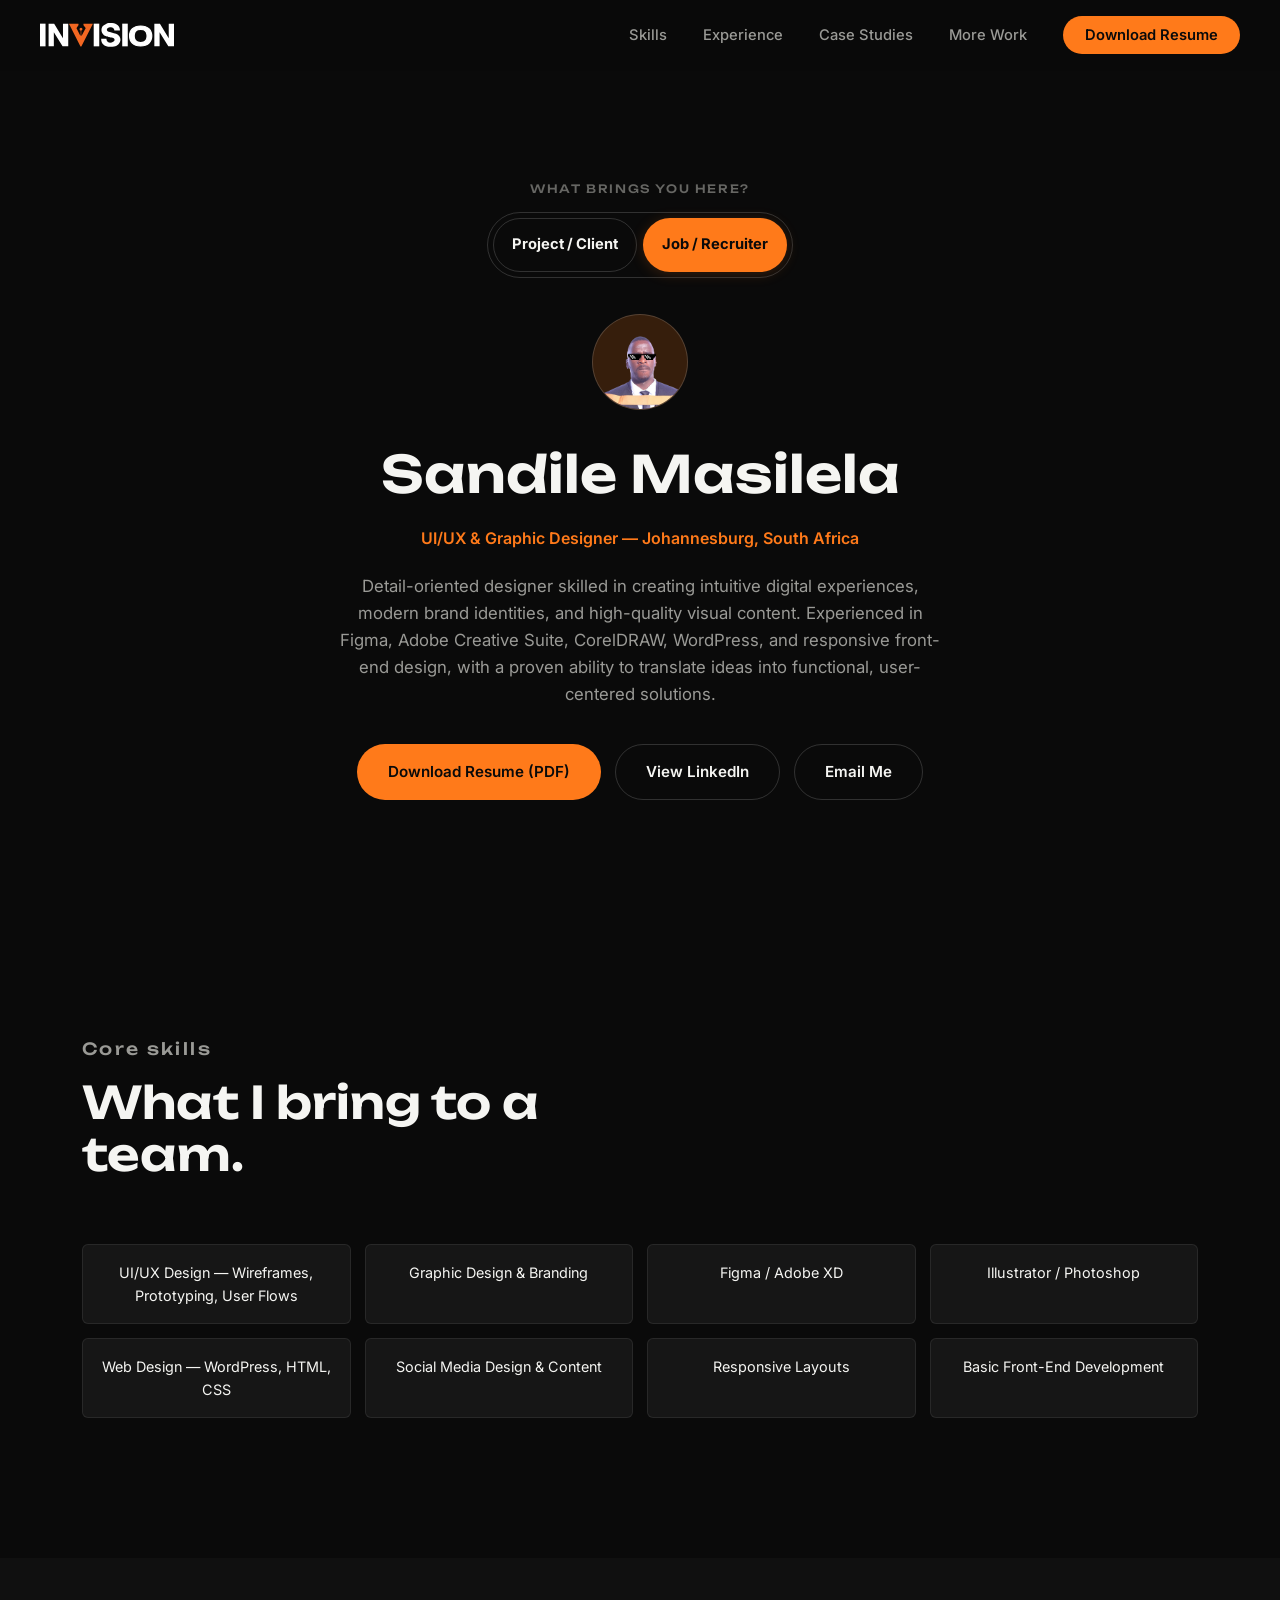
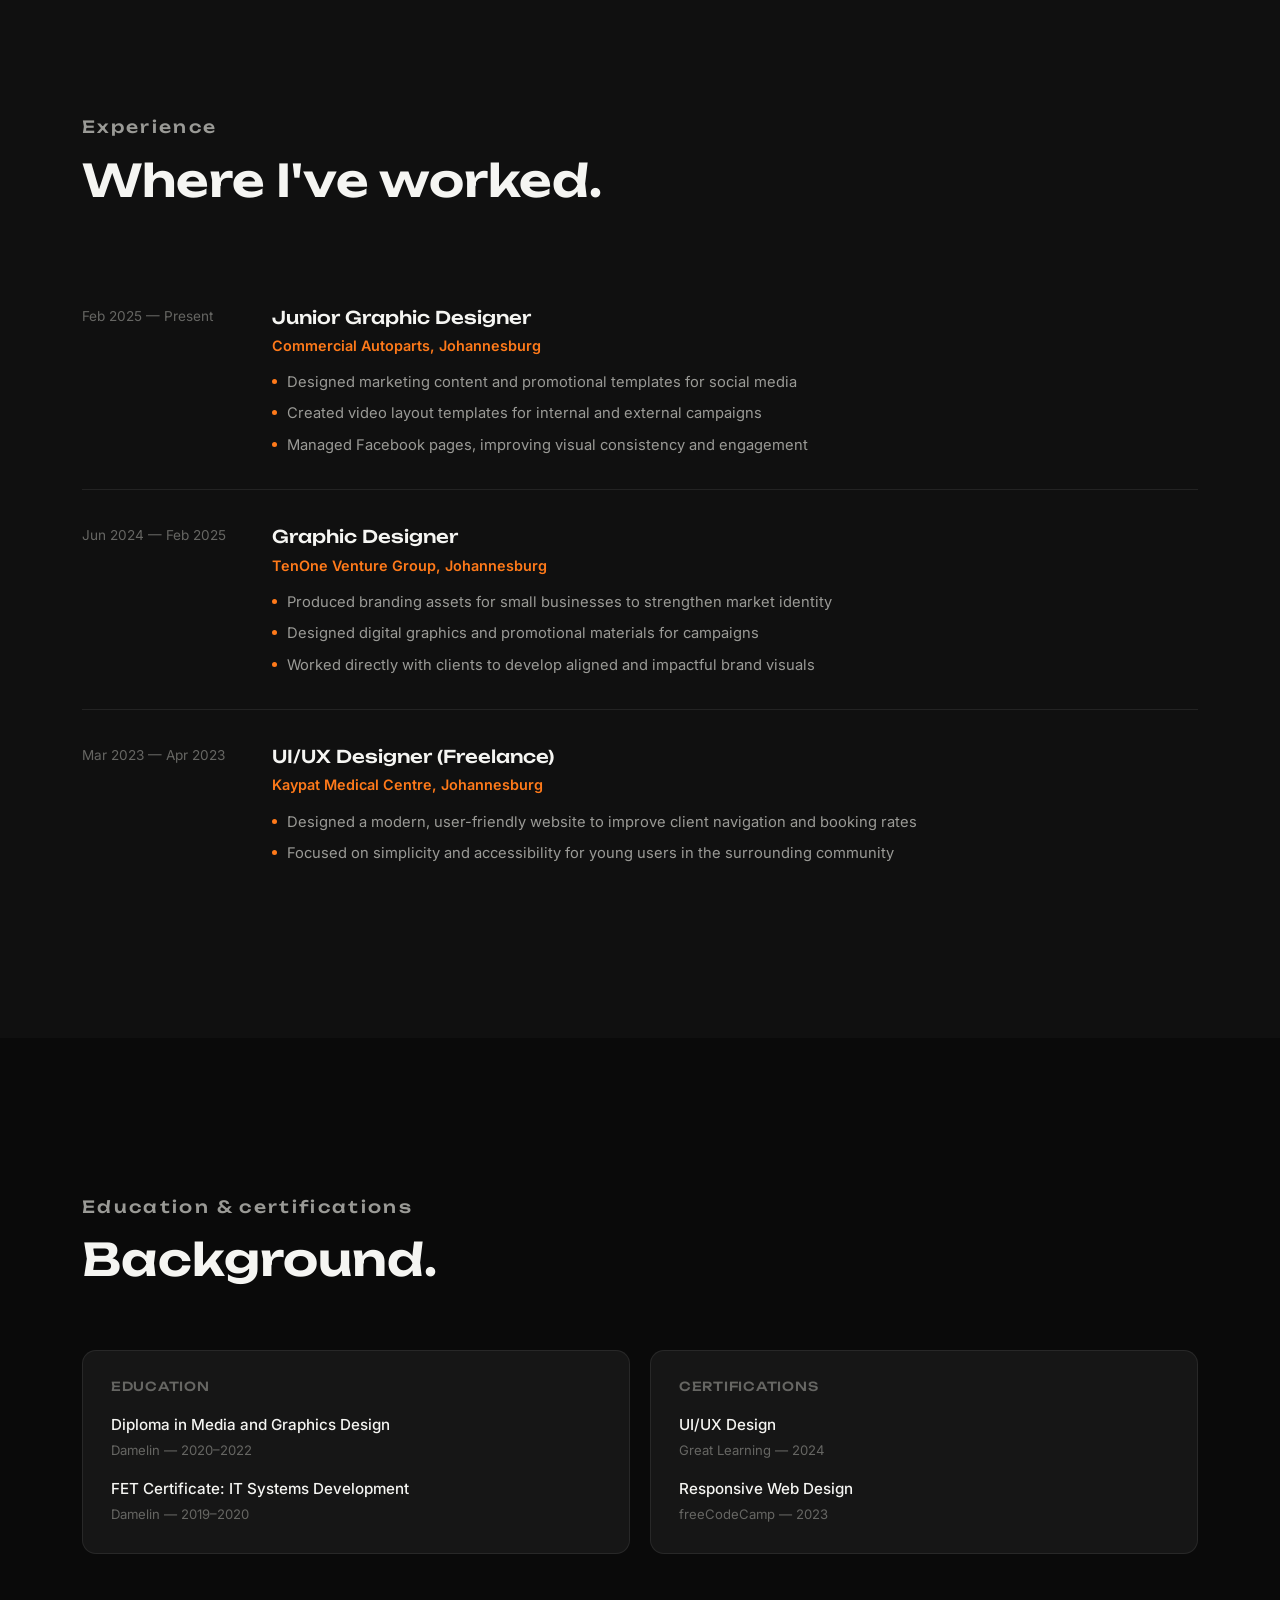
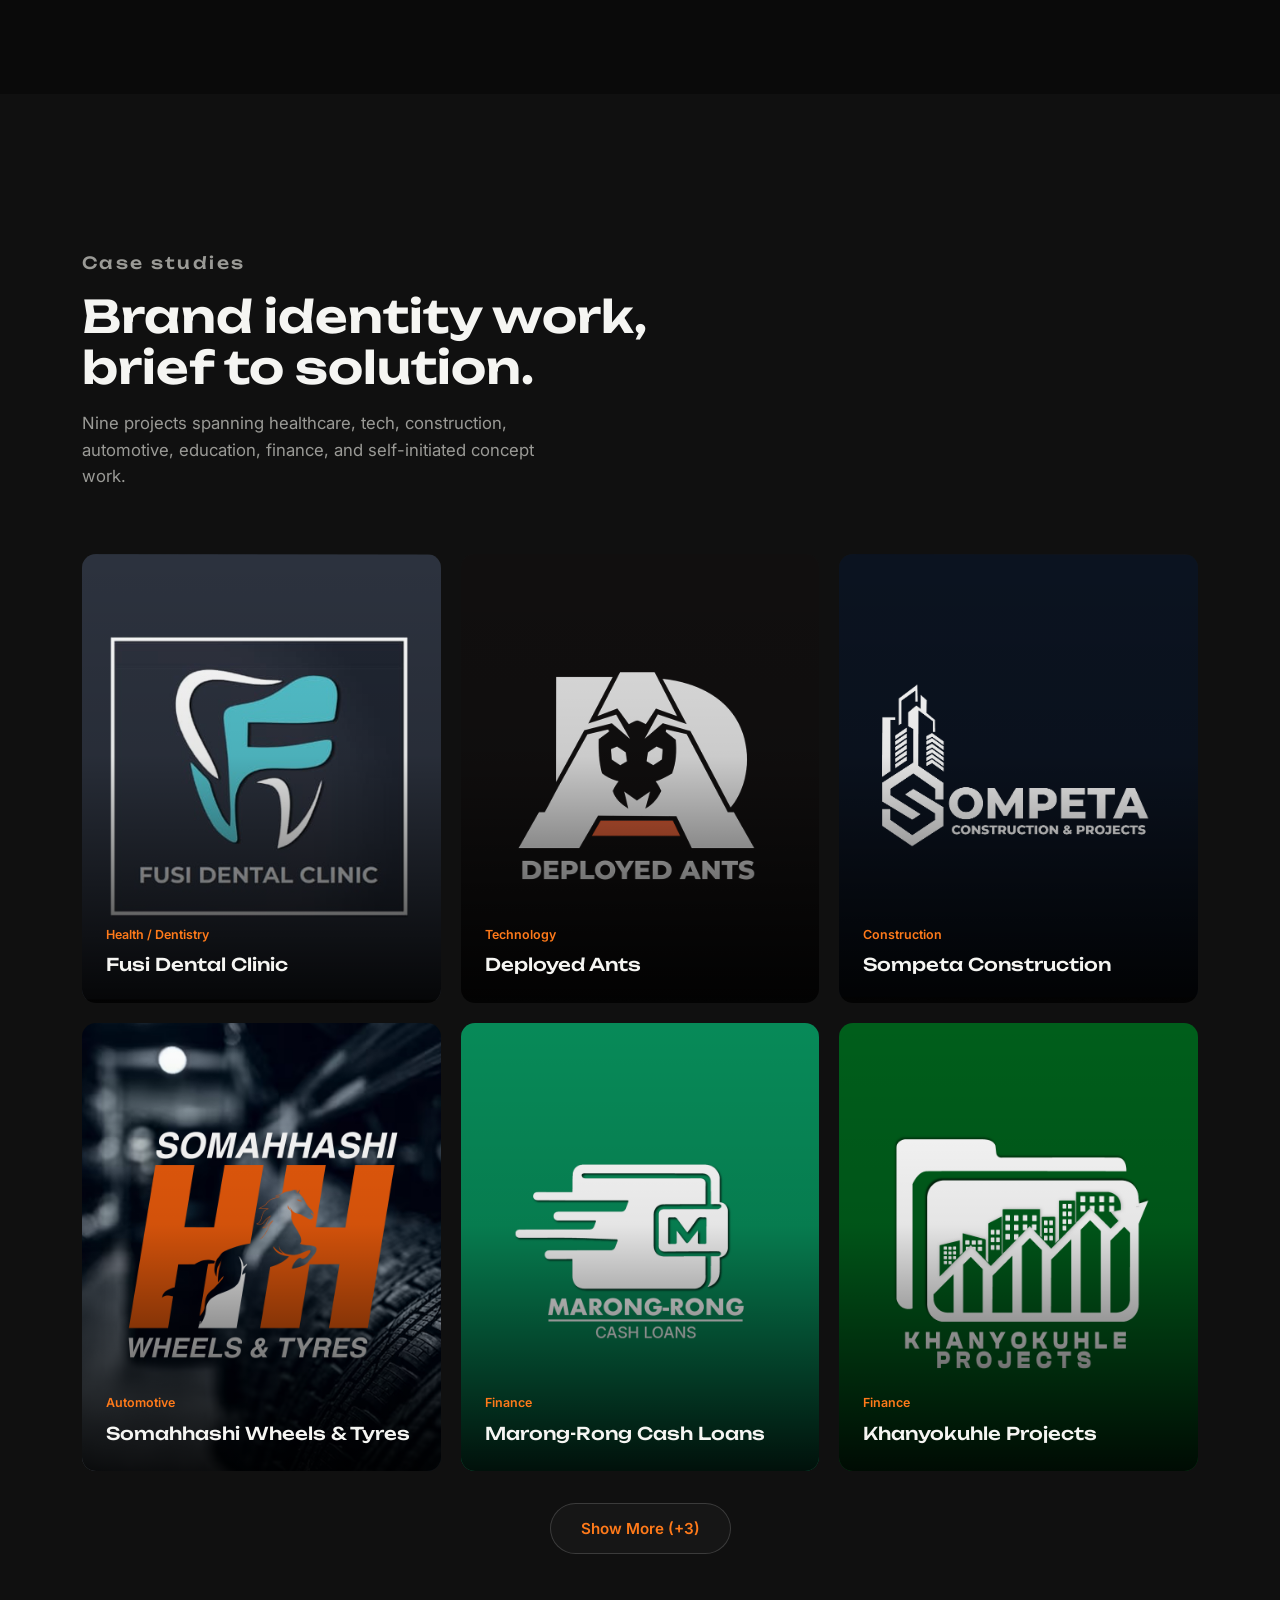
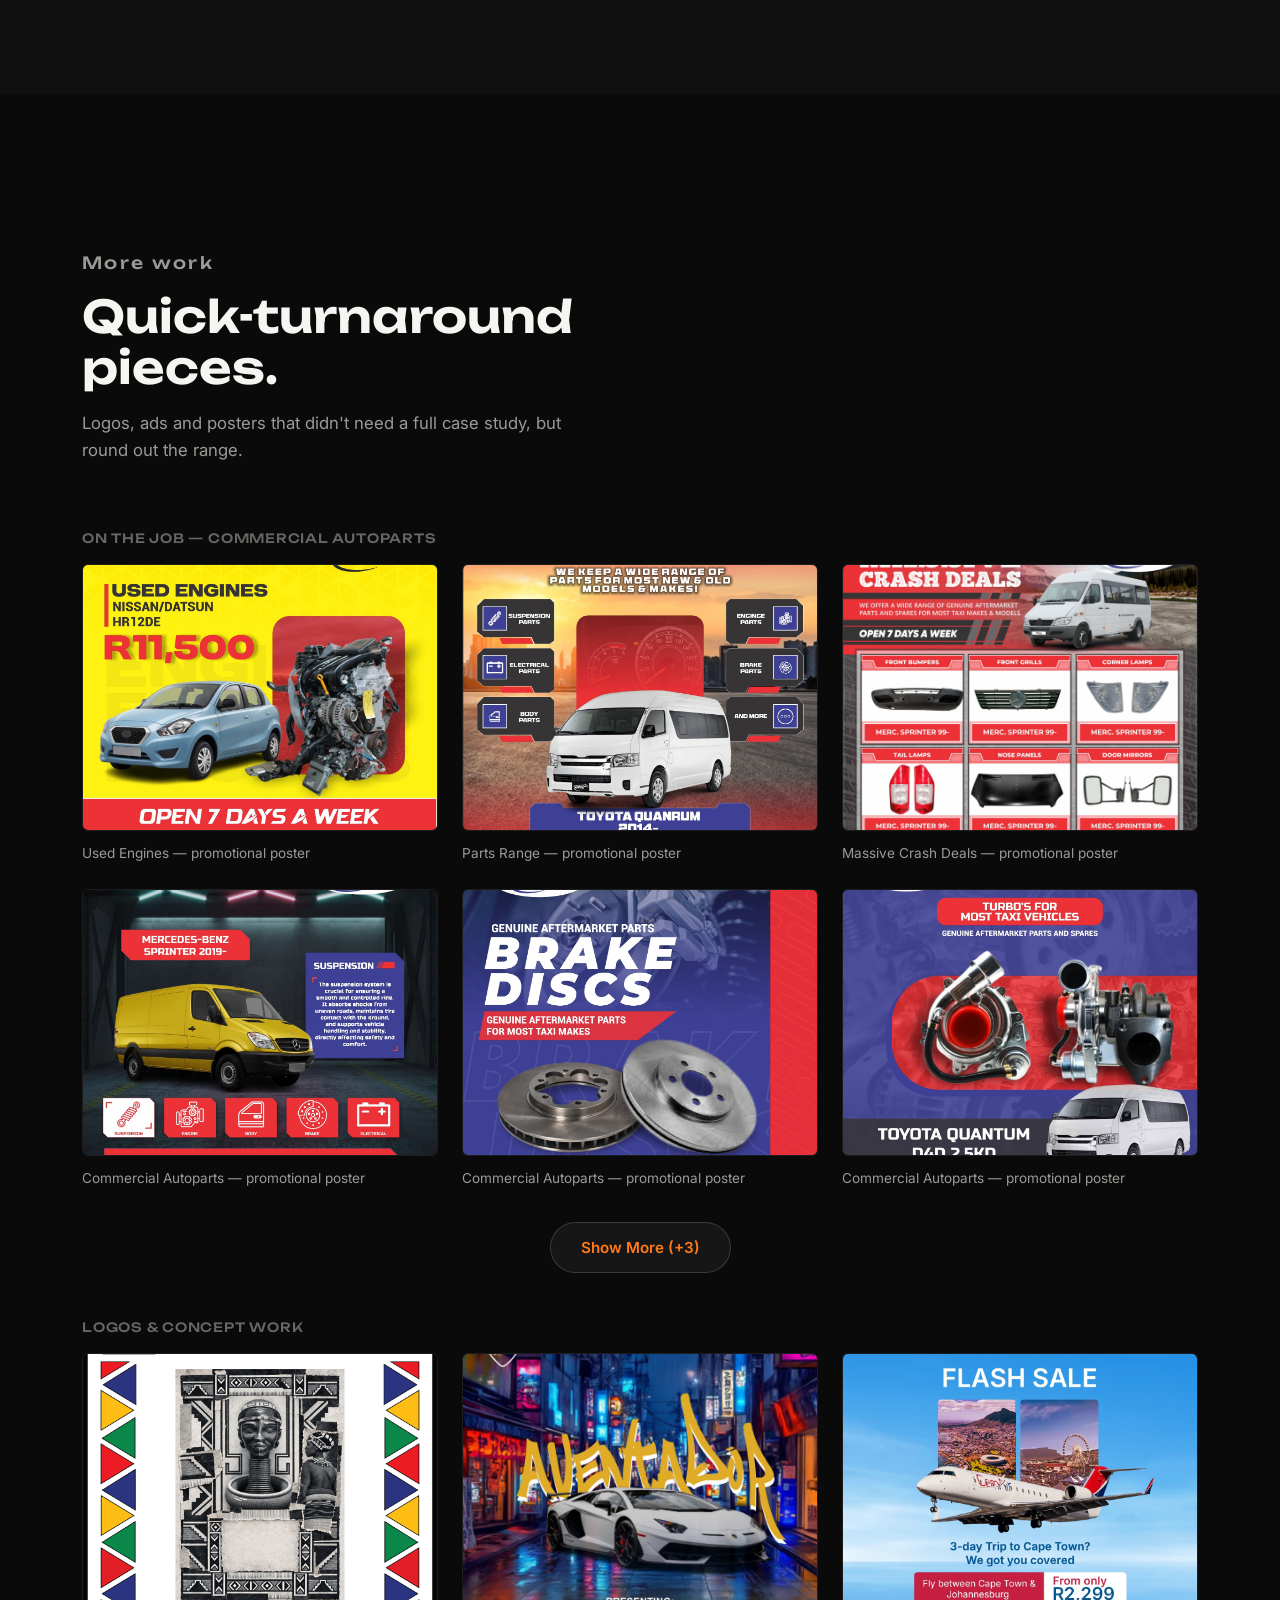
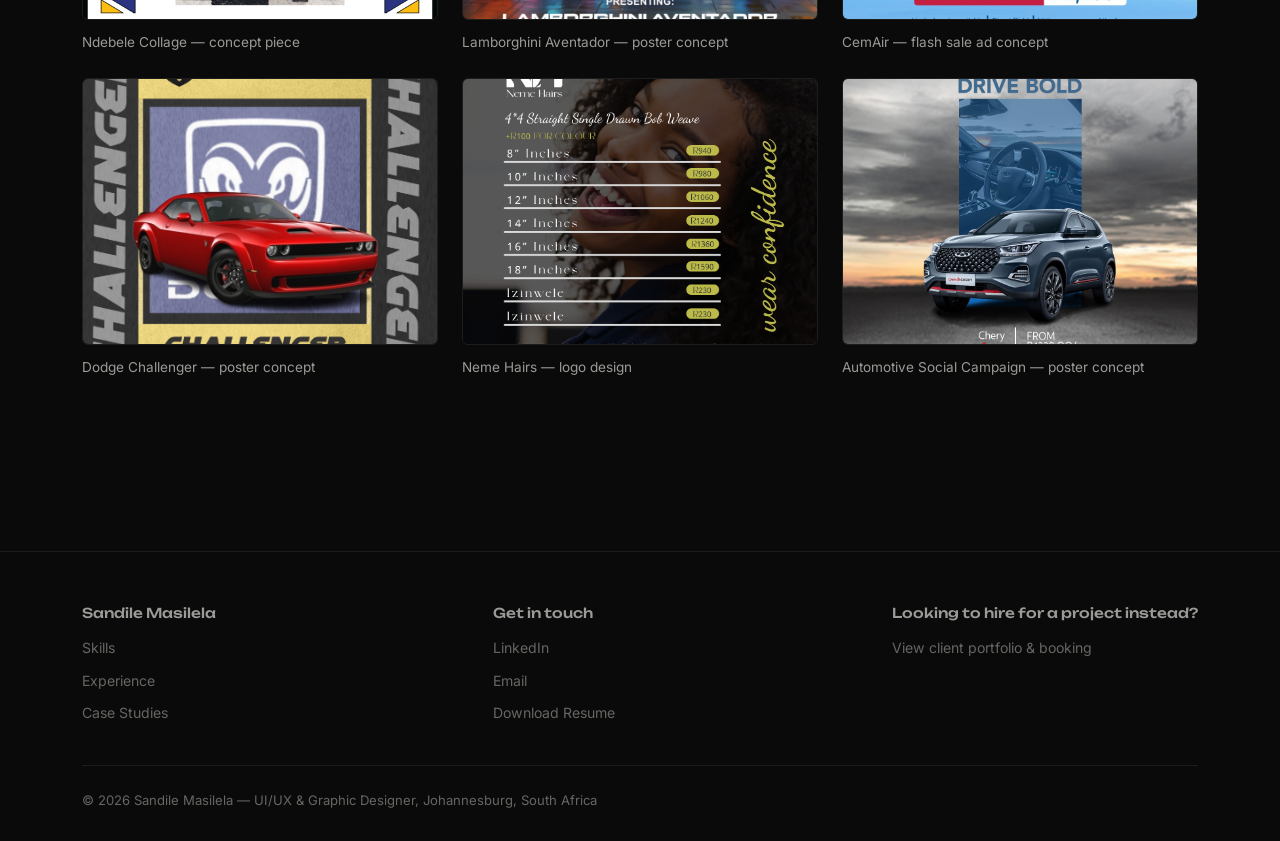
==== commit 25fb447d: "Profile photo upload Uploaded the profile photo on the hire.html and updated the "recruiter hero" cs" ====
--- a/hire.html
+++ b/hire.html
@@ -45,7 +45,7 @@
         <a href="hire.html" class="active">Job / Recruiter</a>
       </div>
     </div>
-    <div class="avatar-ring">SM</div>
+    <div class="avatar-ring"><img src="IMAGES/Profile Photo.png" alt="Sandile Masilela"></div>
     <h1>Sandile Masilela</h1>
     <p class="role-line">UI/UX &amp; Graphic Designer — Johannesburg, South Africa</p>
     <p class="summary">Detail-oriented designer skilled in creating intuitive digital experiences, modern brand identities, and high-quality visual content. Experienced in Figma, Adobe Creative Suite, CorelDRAW, WordPress, and responsive front-end design, with a proven ability to translate ideas into functional, user-centered solutions.</p>
--- a/css/style.css
+++ b/css/style.css
@@ -1312,6 +1312,13 @@
   font-family: var(--font-display);
   font-size: 1.6rem;
   color: var(--accent);
+  overflow: hidden;
+}
+
+.recruiter-hero .avatar-ring img {
+  width: 100%;
+  height: 100%;
+  object-fit: cover;
 }
 
 .recruiter-hero h1 {
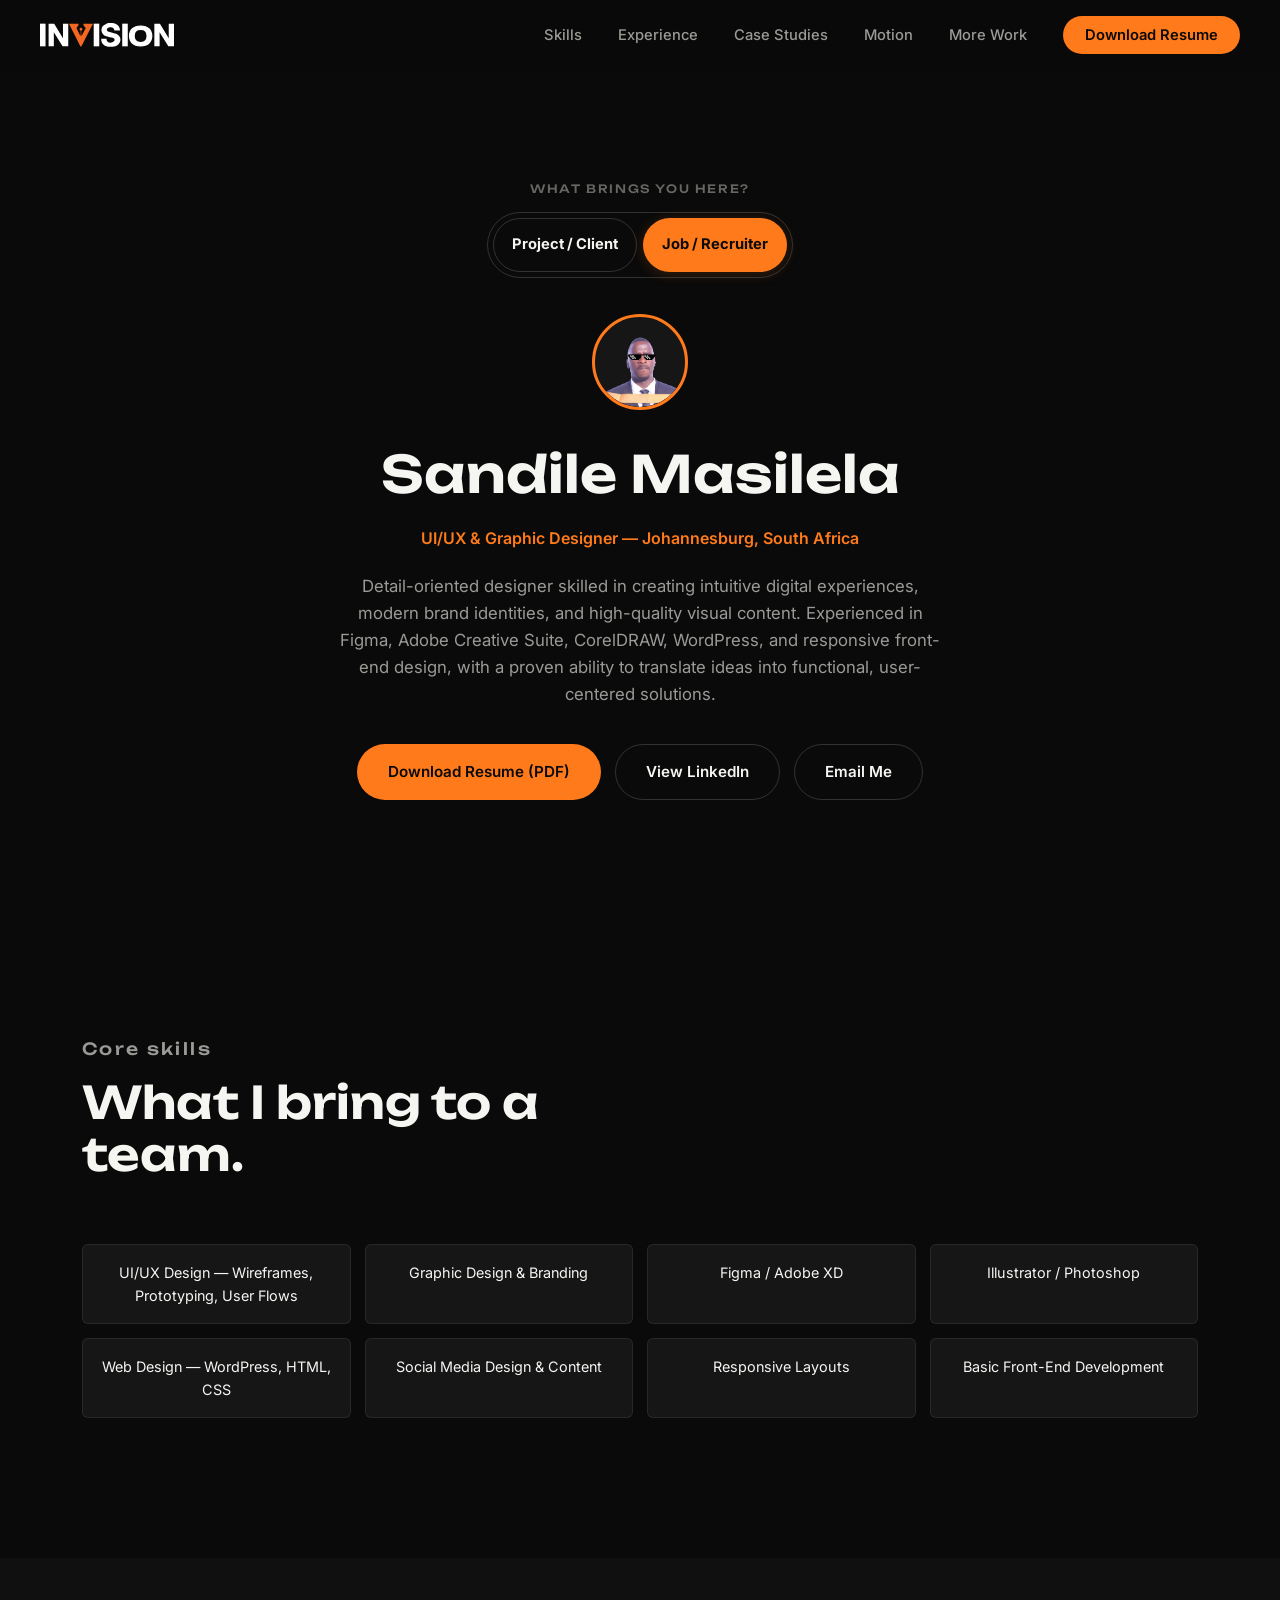
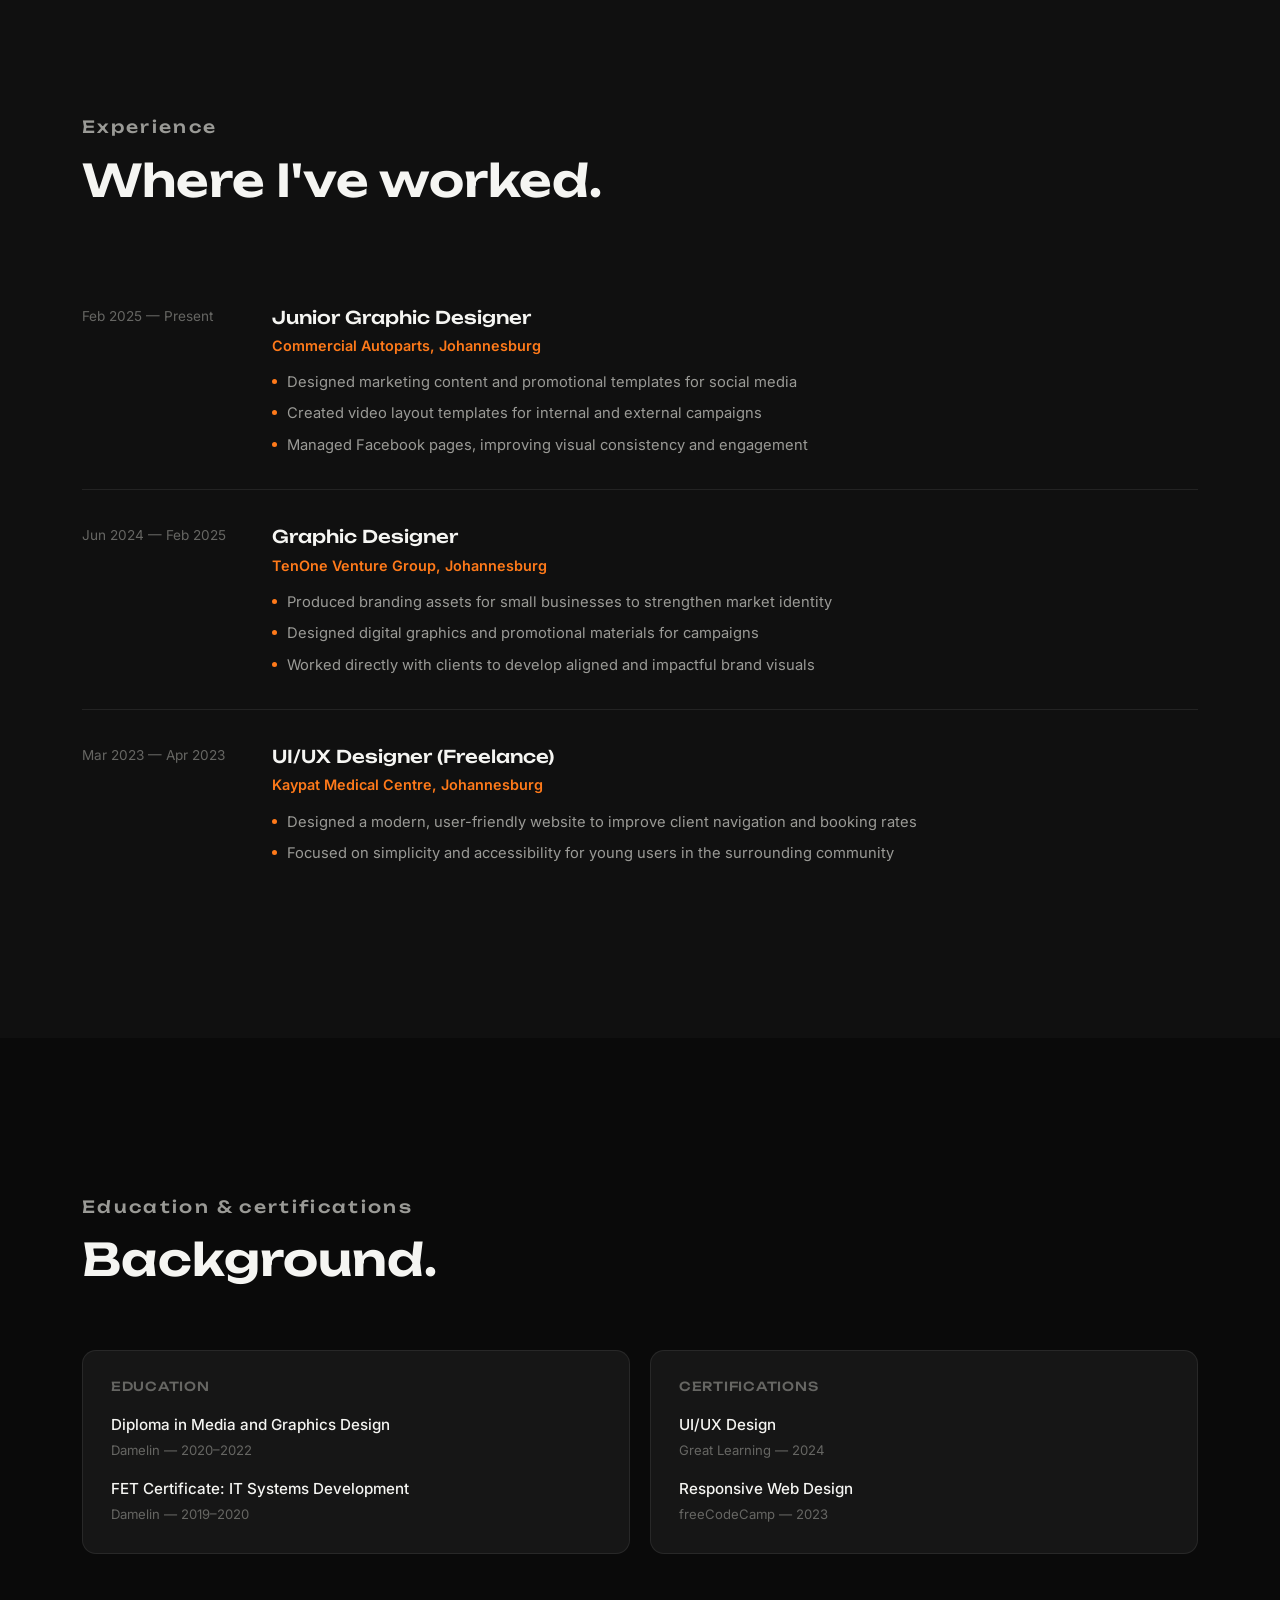
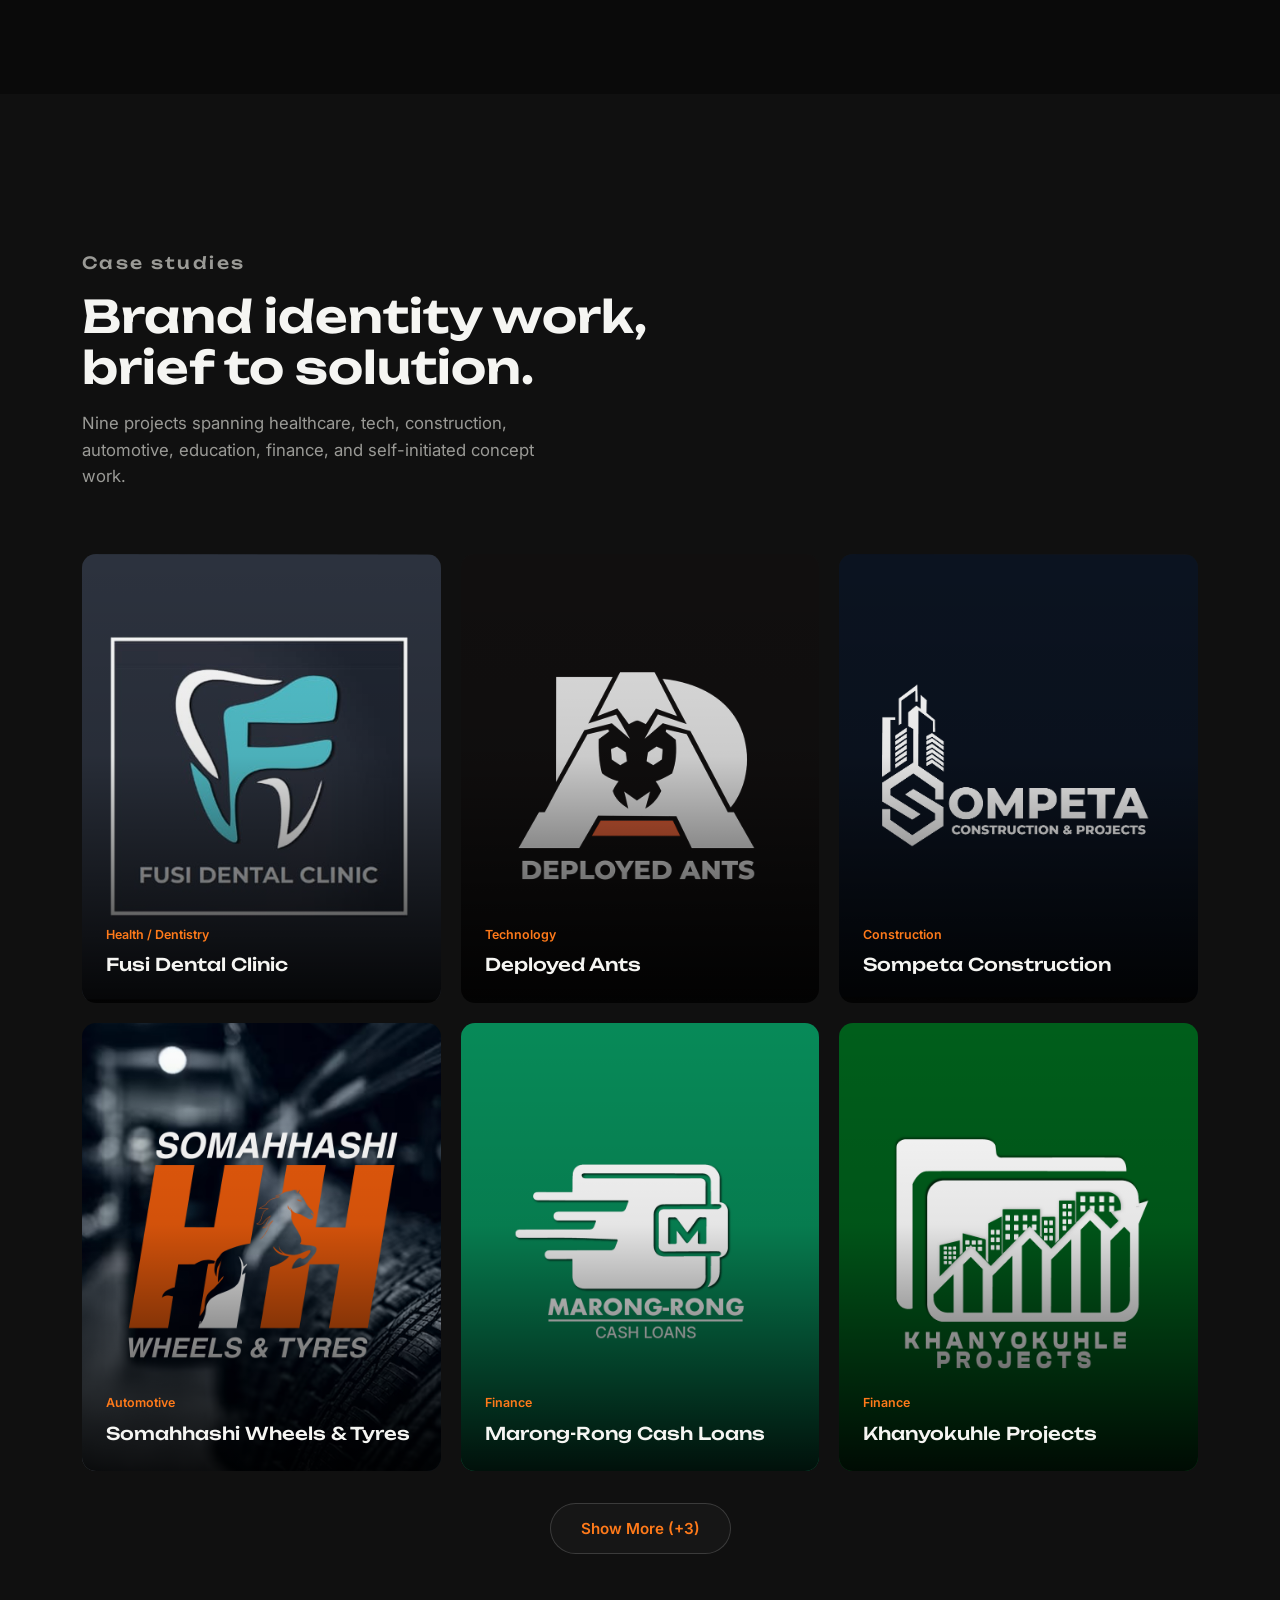
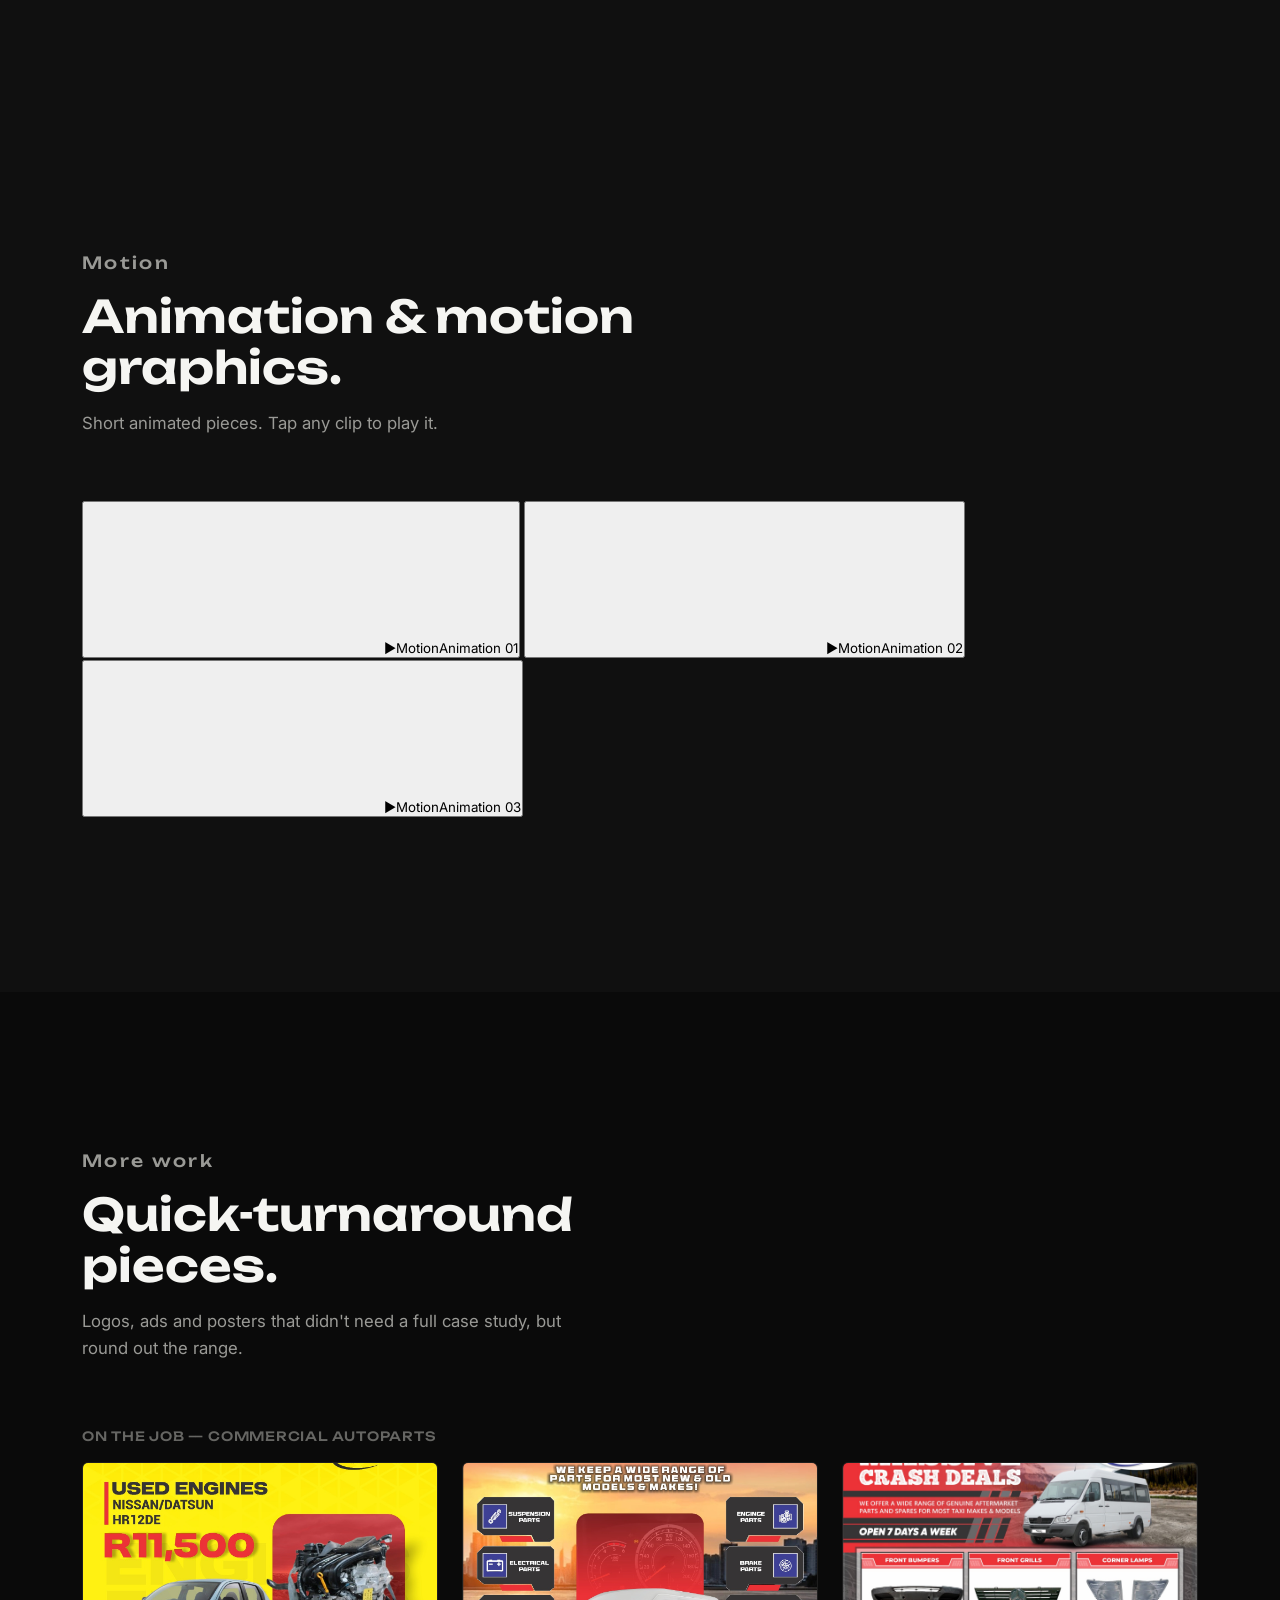
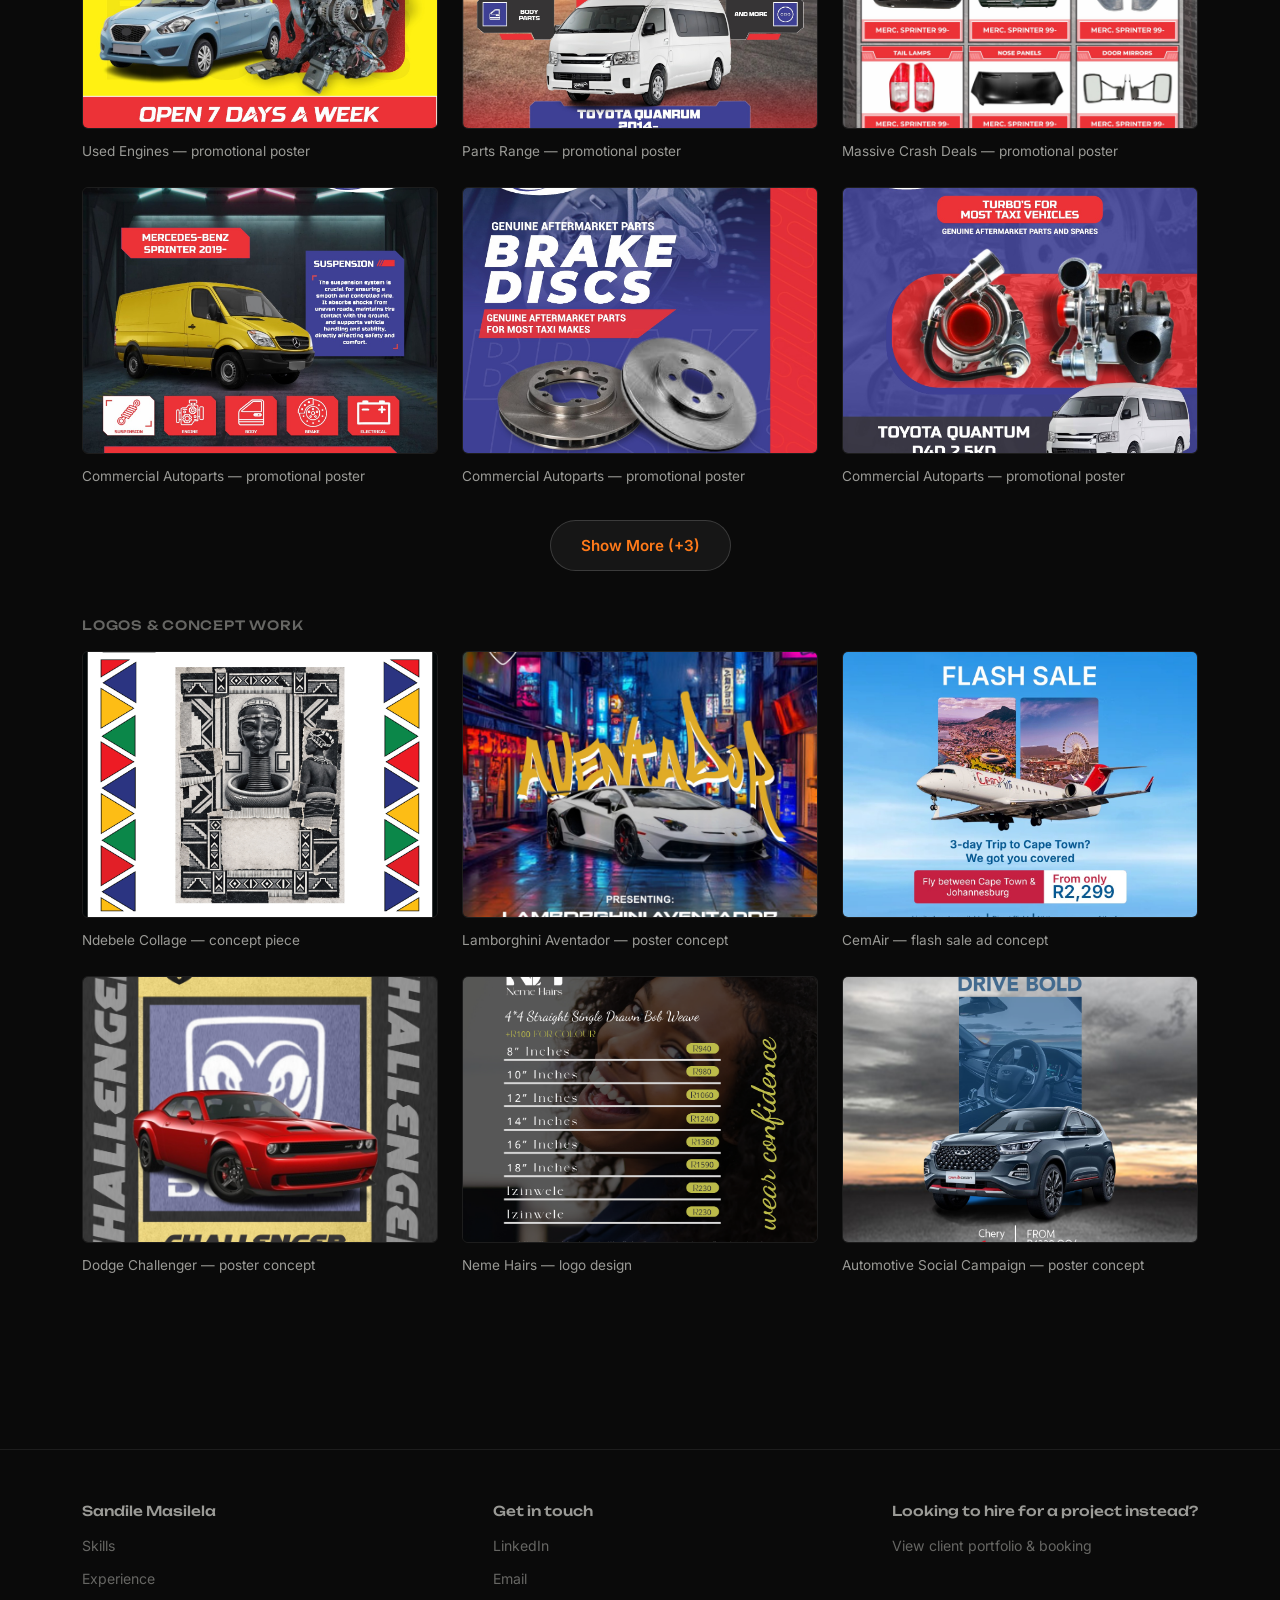
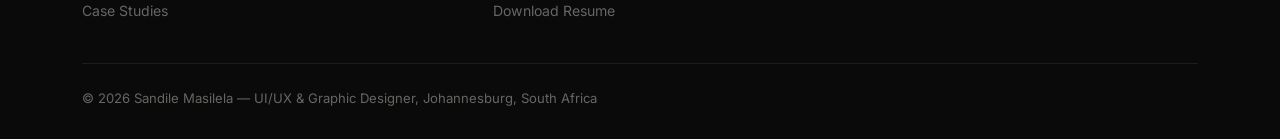
==== commit 5b82cc10: "Animations Added an animation section" ====
--- a/hire.html
+++ b/hire.html
@@ -27,6 +27,7 @@
     <li><a href="#skills">Skills</a></li>
     <li><a href="#experience">Experience</a></li>
     <li><a href="#casestudies">Case Studies</a></li>
+    <li><a href="#motion">Motion</a></li>
     <li><a href="#morework">More Work</a></li>
     <li><a href="IMAGES/resume.pdf" target="_blank" class="nav-cta">Download Resume</a></li>
   </ul>
@@ -212,6 +213,27 @@
   </div>
 </section>
 
+<!-- MOTION: add a card per clip. Put the file in VIDEOS/ and match data-video, the video src and data-title. -->
+<section id="motion" style="background:var(--bg-alt);">
+  <div class="container">
+    <div class="section-head reveal">
+      <p class="eyebrow">Motion</p>
+      <h2>Animation &amp; motion graphics.</h2>
+      <p>Short animated pieces. Tap any clip to play it.</p>
+    </div>
+    <div class="expand-block" data-expand-id="motion-grid" data-show-desktop="6" data-show-tablet="4" data-show-mobile="2">
+      <div class="vgrid reveal" data-expand-grid>
+        <button type="button" class="vcard" data-video="VIDEOS/animation-01.mp4" data-title="Animation 01"><video src="VIDEOS/animation-01.mp4#t=0.5" preload="metadata" muted playsinline></video><span class="vplay">▶</span><span class="vcap"><span class="tag">Motion</span><span class="vt">Animation 01</span></span></button>
+        <button type="button" class="vcard" data-video="VIDEOS/animation-02.mp4" data-title="Animation 02"><video src="VIDEOS/animation-02.mp4#t=0.5" preload="metadata" muted playsinline></video><span class="vplay">▶</span><span class="vcap"><span class="tag">Motion</span><span class="vt">Animation 02</span></span></button>
+        <button type="button" class="vcard" data-video="VIDEOS/animation-03.mp4" data-title="Animation 03"><video src="VIDEOS/animation-03.mp4#t=0.5" preload="metadata" muted playsinline></video><span class="vplay">▶</span><span class="vcap"><span class="tag">Motion</span><span class="vt">Animation 03</span></span></button>
+      </div>
+      <div class="show-more-wrap">
+        <button type="button" class="btn btn-outline show-more-btn" data-expand-toggle>Show More</button>
+      </div>
+    </div>
+  </div>
+</section>
+
 <!-- MORE WORK -->
 <section id="morework">
   <div class="container">
@@ -334,6 +356,13 @@
   <button class="lightbox-close" aria-label="Close">&times;</button>
   <img id="lightboxImage" src="" alt="">
   <p class="lightbox-caption" id="lightboxCaption"></p>
+</div>
+
+<!-- VIDEO PLAYER -->
+<div class="lightbox" id="videoBox">
+  <button class="lightbox-close" aria-label="Close">&times;</button>
+  <video id="videoPlayer" controls playsinline></video>
+  <p class="lightbox-caption" id="videoCaption"></p>
 </div>
 
 <!-- CASE STUDY MODAL -->
--- a/css/style.css
+++ b/css/style.css
@@ -1303,8 +1303,9 @@
   width: 96px;
   height: 96px;
   border-radius: 50%;
-  background: var(--accent-glow);
-  border: 1px solid var(--border-strong);
+  overflow: hidden;
+  background: var(--surface);
+  border: 3px solid var(--accent);
   display: flex;
   align-items: center;
   justify-content: center;
@@ -1312,13 +1313,14 @@
   font-family: var(--font-display);
   font-size: 1.6rem;
   color: var(--accent);
-  overflow: hidden;
 }
 
 .recruiter-hero .avatar-ring img {
+  display: block;
   width: 100%;
   height: 100%;
   object-fit: cover;
+  border-radius: 50%;
 }
 
 .recruiter-hero h1 {
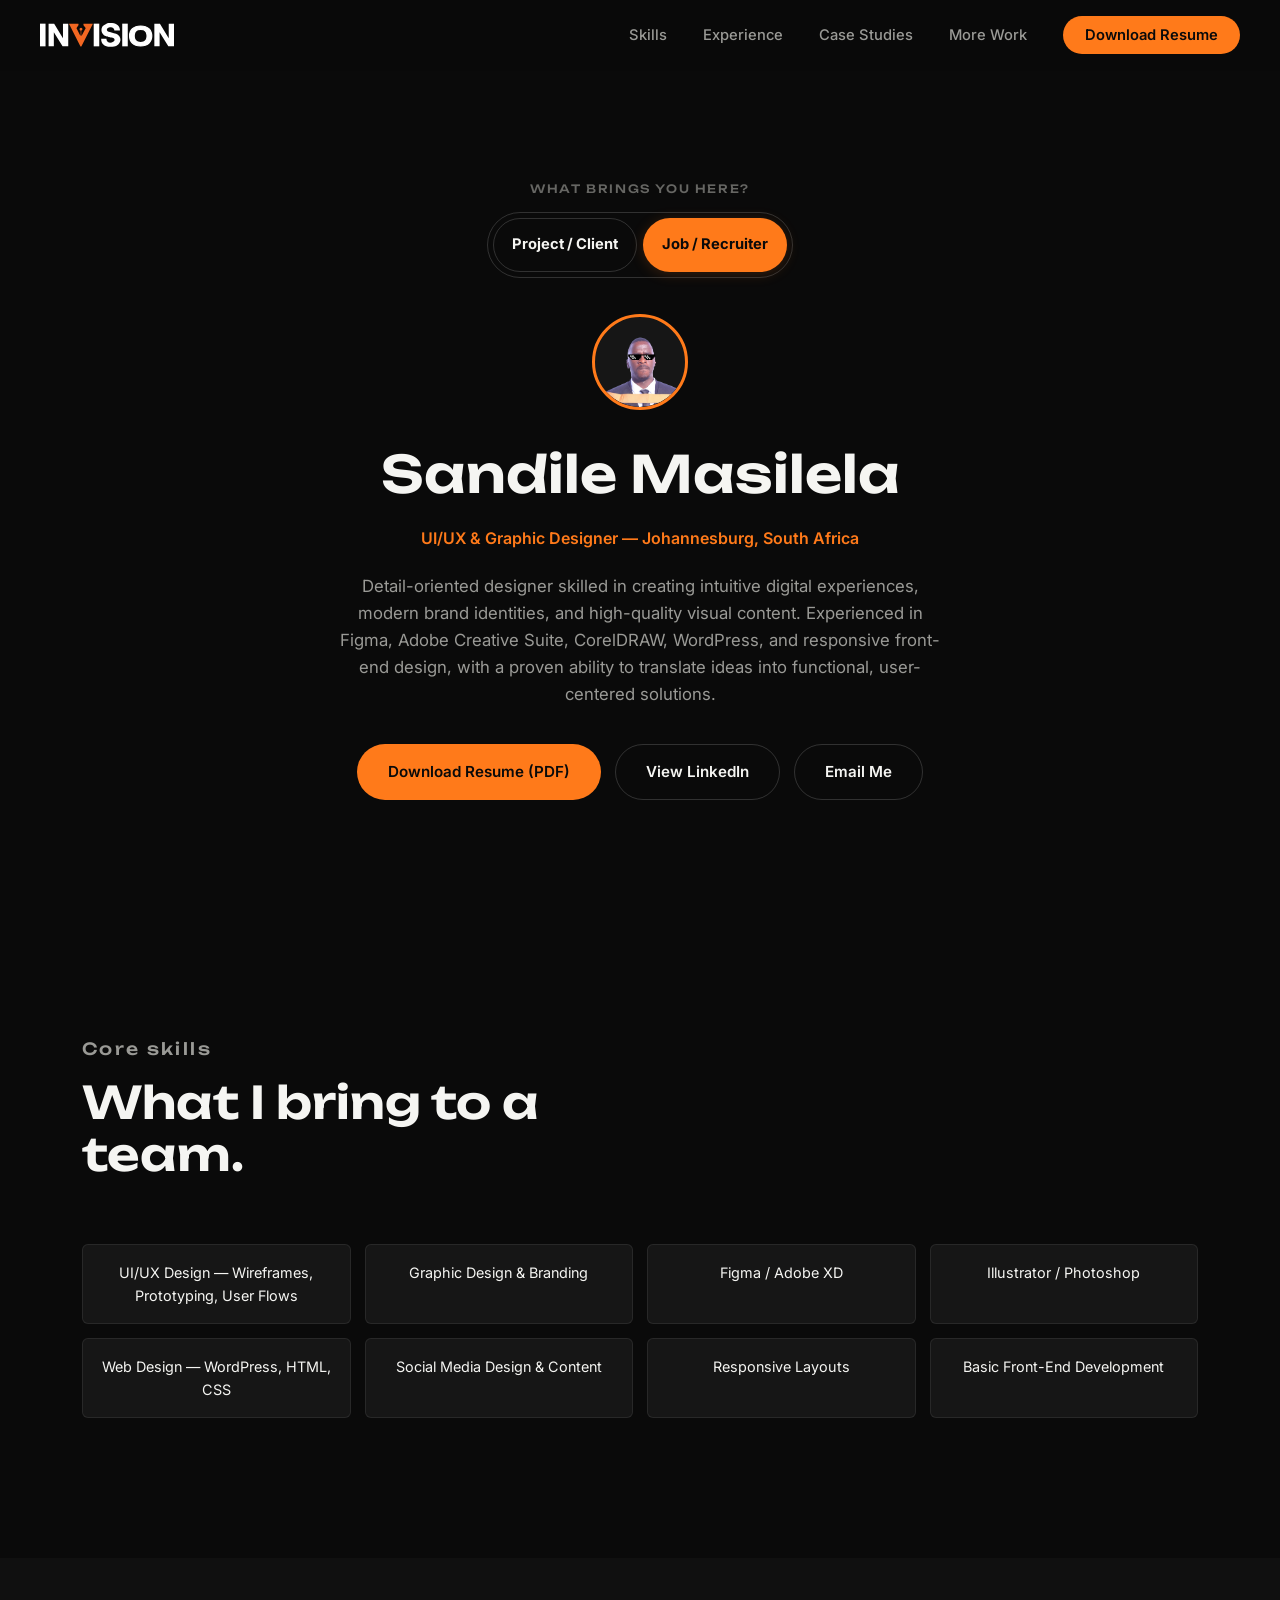
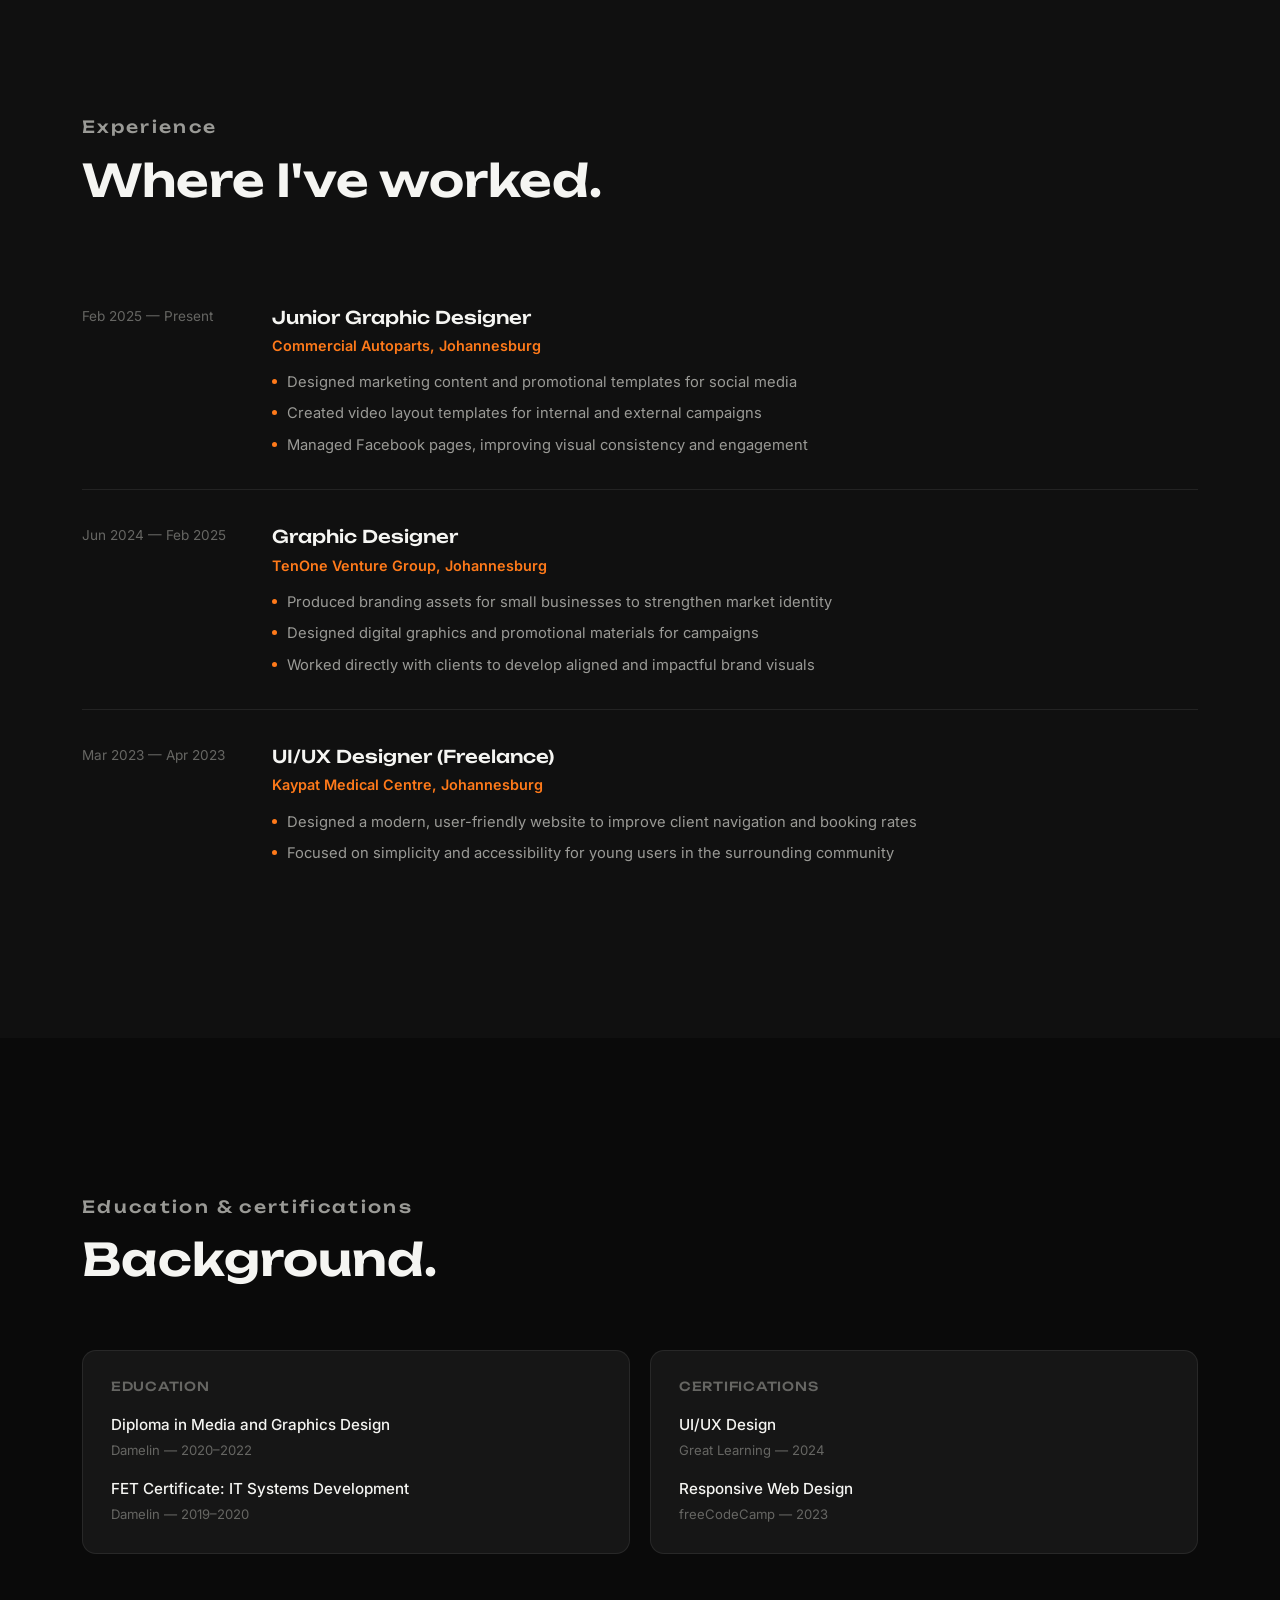
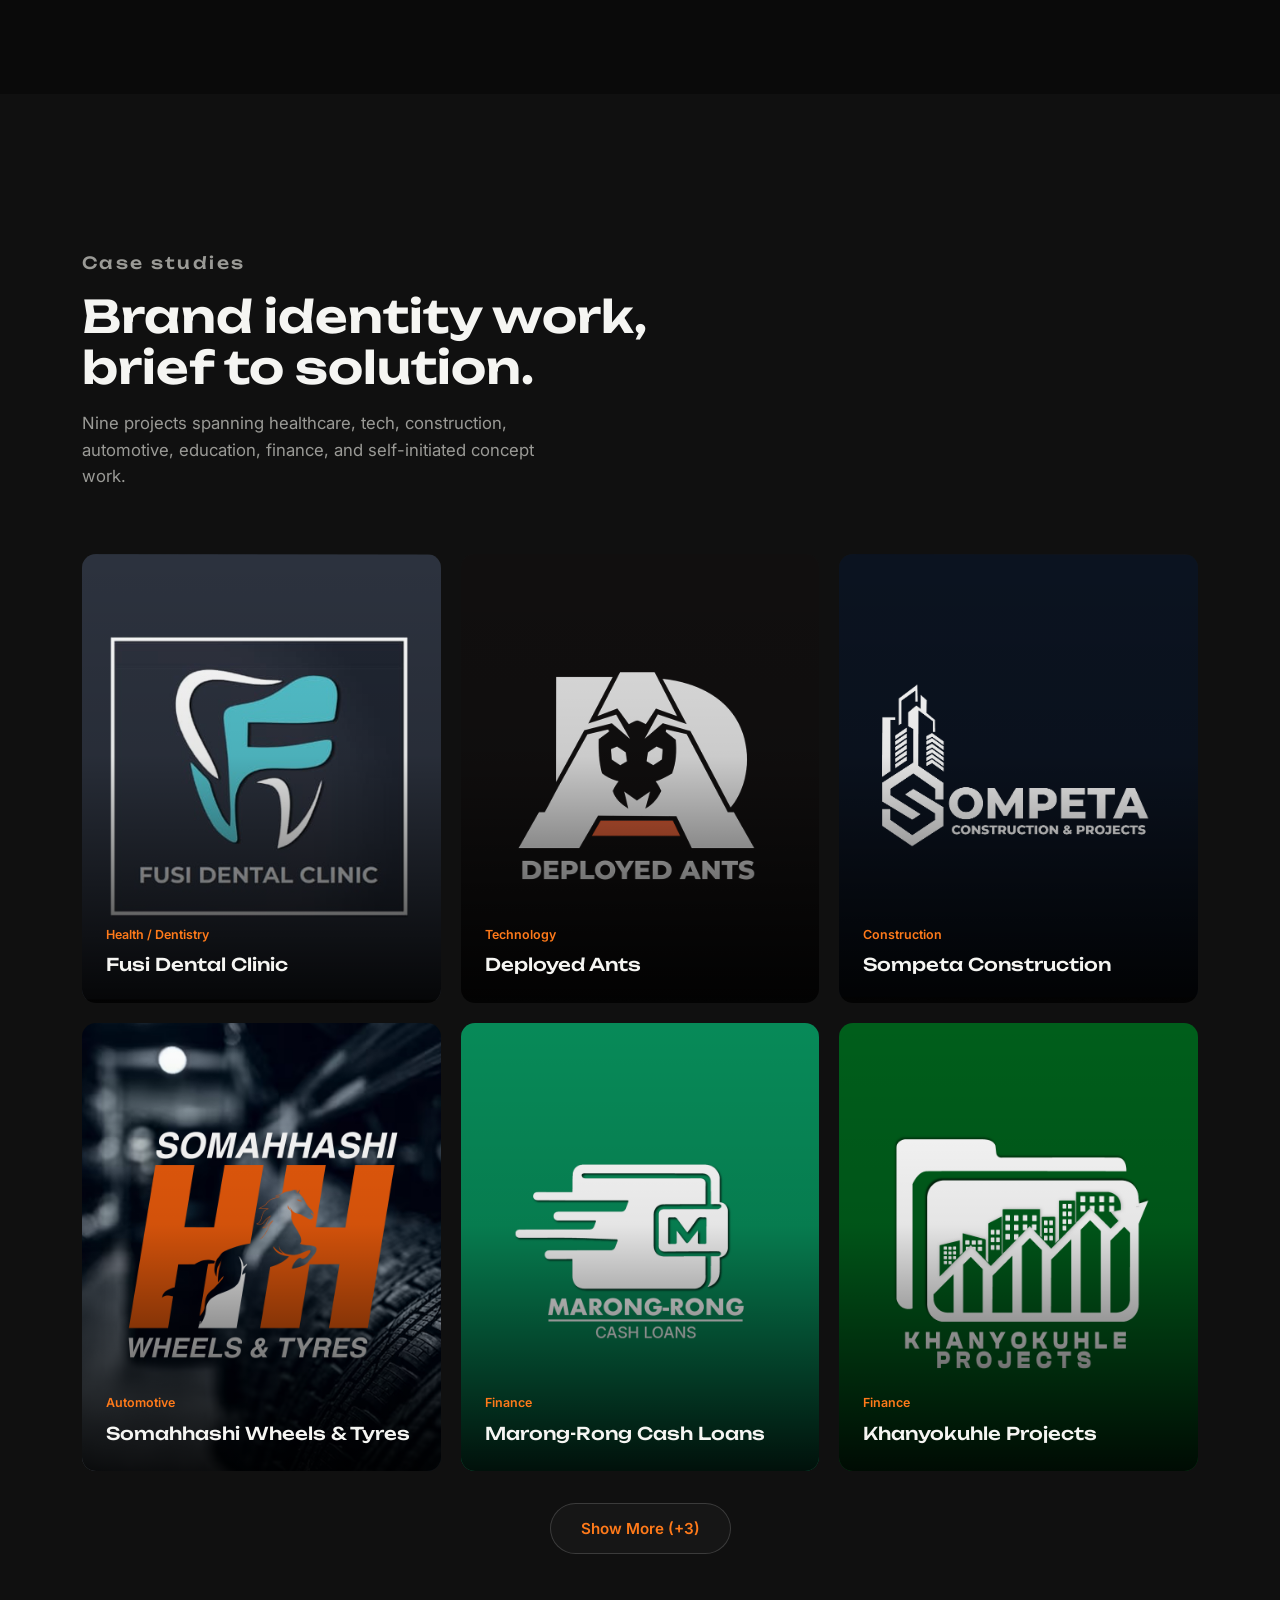
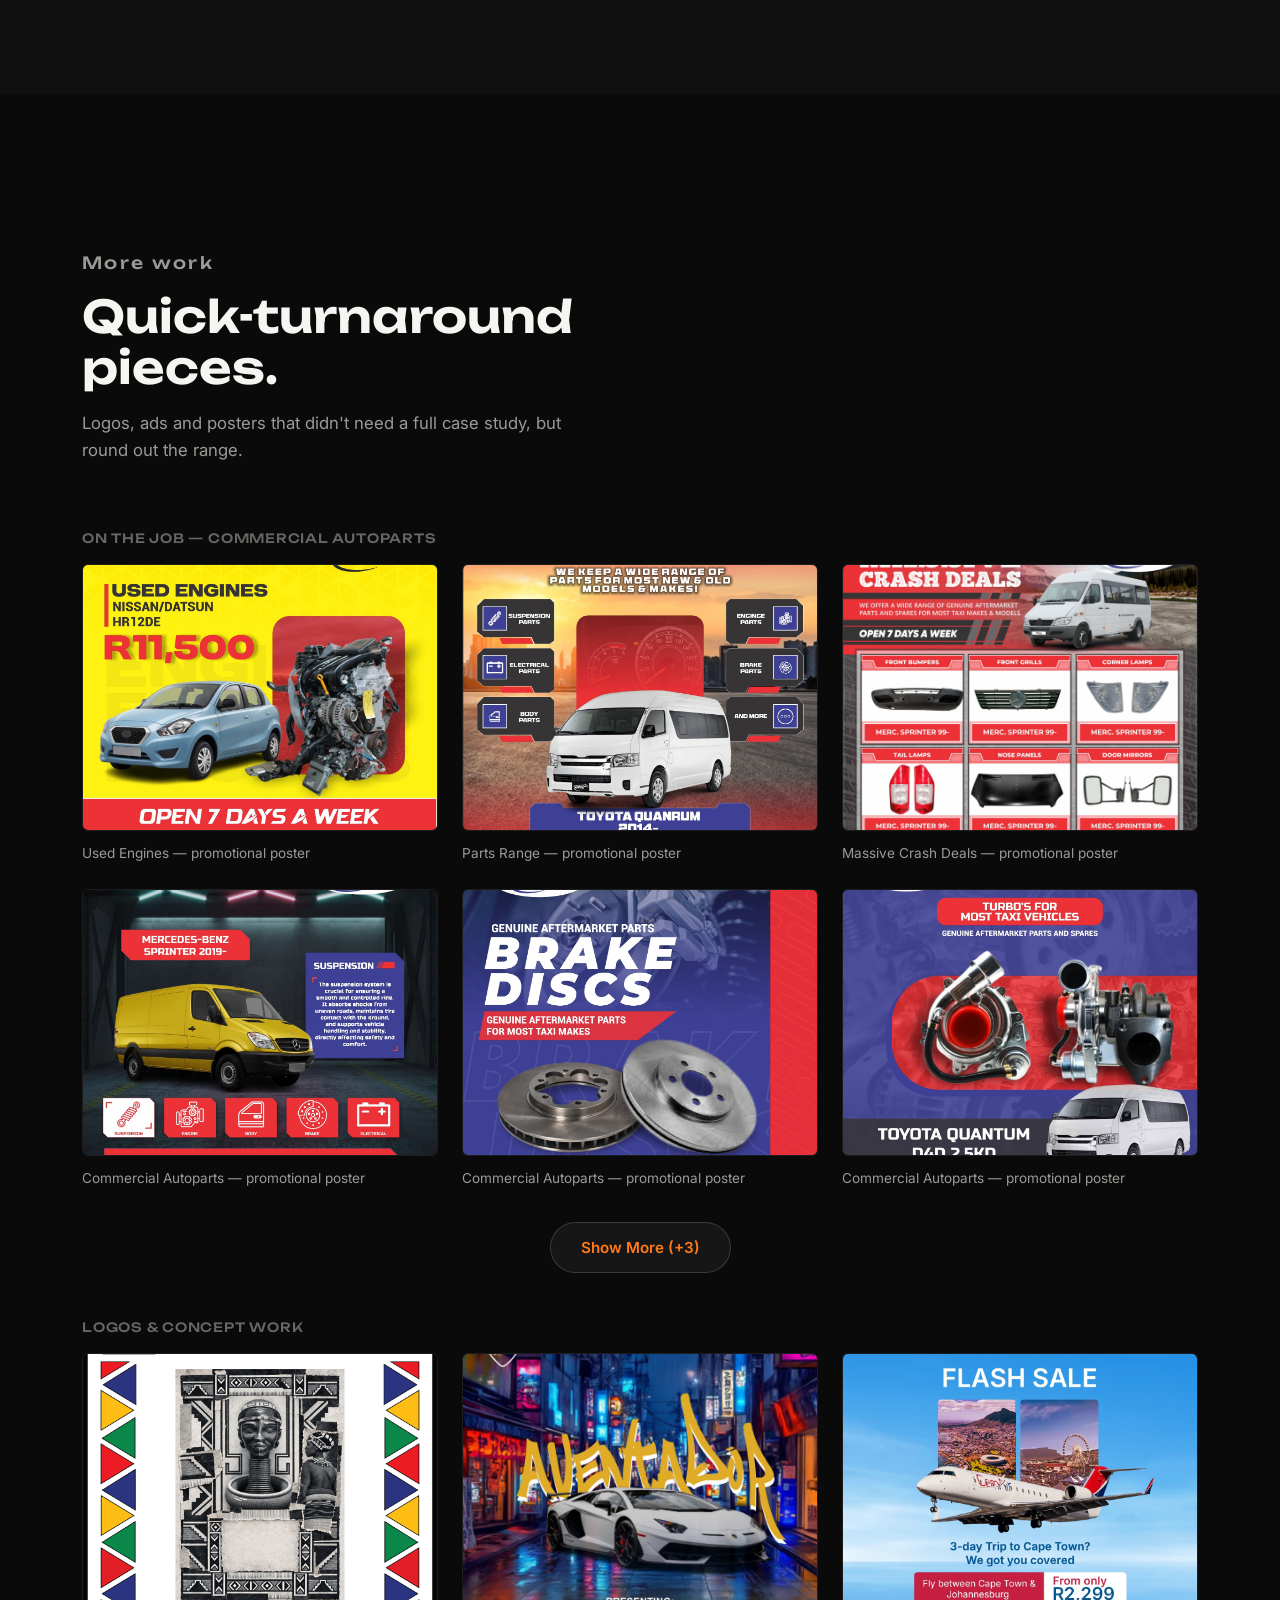
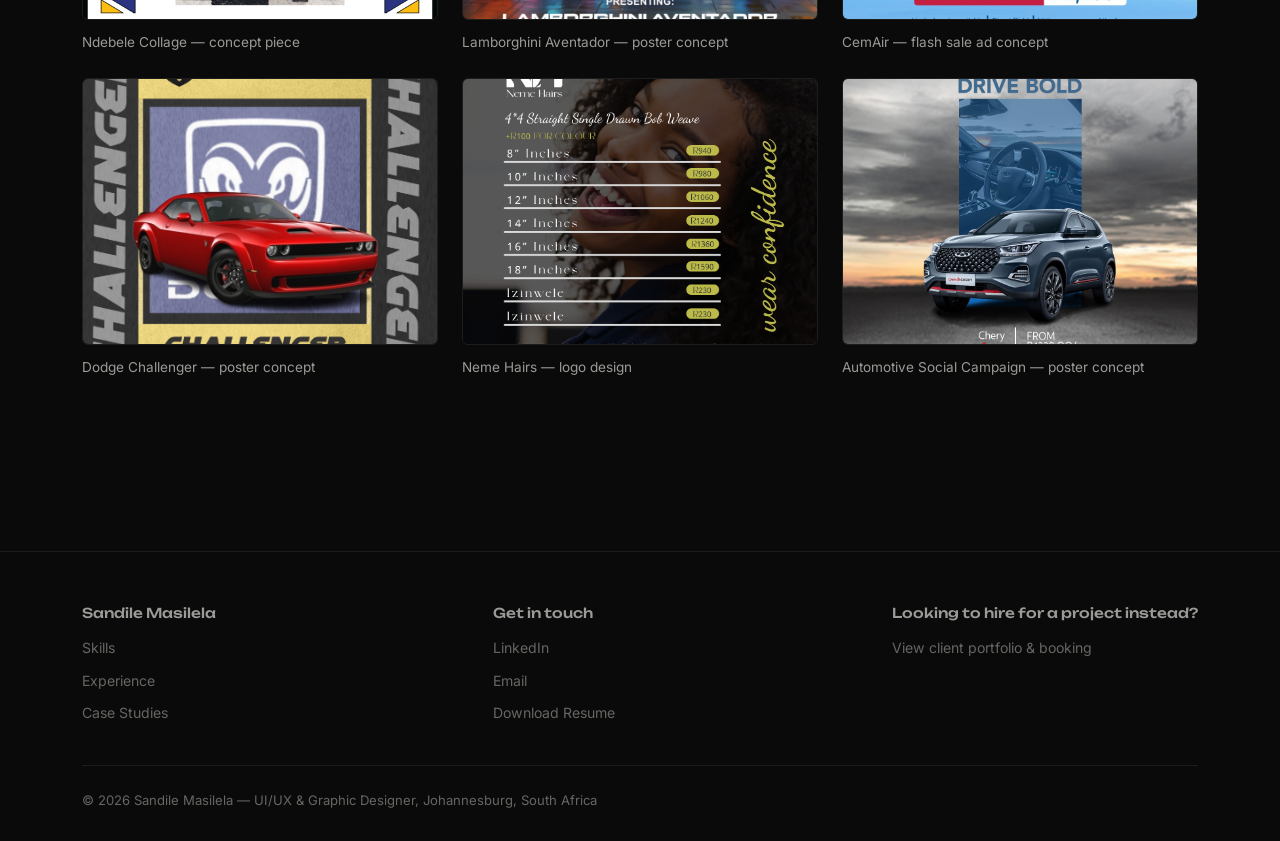
==== commit 493103fe: "Restore Restoring old site" ====
--- a/hire.html
+++ b/hire.html
@@ -27,7 +27,6 @@
     <li><a href="#skills">Skills</a></li>
     <li><a href="#experience">Experience</a></li>
     <li><a href="#casestudies">Case Studies</a></li>
-    <li><a href="#motion">Motion</a></li>
     <li><a href="#morework">More Work</a></li>
     <li><a href="IMAGES/resume.pdf" target="_blank" class="nav-cta">Download Resume</a></li>
   </ul>
@@ -213,27 +212,6 @@
   </div>
 </section>
 
-<!-- MOTION: add a card per clip. Put the file in VIDEOS/ and match data-video, the video src and data-title. -->
-<section id="motion" style="background:var(--bg-alt);">
-  <div class="container">
-    <div class="section-head reveal">
-      <p class="eyebrow">Motion</p>
-      <h2>Animation &amp; motion graphics.</h2>
-      <p>Short animated pieces. Tap any clip to play it.</p>
-    </div>
-    <div class="expand-block" data-expand-id="motion-grid" data-show-desktop="6" data-show-tablet="4" data-show-mobile="2">
-      <div class="vgrid reveal" data-expand-grid>
-        <button type="button" class="vcard" data-video="VIDEOS/animation-01.mp4" data-title="Animation 01"><video src="VIDEOS/animation-01.mp4#t=0.5" preload="metadata" muted playsinline></video><span class="vplay">▶</span><span class="vcap"><span class="tag">Motion</span><span class="vt">Animation 01</span></span></button>
-        <button type="button" class="vcard" data-video="VIDEOS/animation-02.mp4" data-title="Animation 02"><video src="VIDEOS/animation-02.mp4#t=0.5" preload="metadata" muted playsinline></video><span class="vplay">▶</span><span class="vcap"><span class="tag">Motion</span><span class="vt">Animation 02</span></span></button>
-        <button type="button" class="vcard" data-video="VIDEOS/animation-03.mp4" data-title="Animation 03"><video src="VIDEOS/animation-03.mp4#t=0.5" preload="metadata" muted playsinline></video><span class="vplay">▶</span><span class="vcap"><span class="tag">Motion</span><span class="vt">Animation 03</span></span></button>
-      </div>
-      <div class="show-more-wrap">
-        <button type="button" class="btn btn-outline show-more-btn" data-expand-toggle>Show More</button>
-      </div>
-    </div>
-  </div>
-</section>
-
 <!-- MORE WORK -->
 <section id="morework">
   <div class="container">
@@ -356,13 +334,6 @@
   <button class="lightbox-close" aria-label="Close">&times;</button>
   <img id="lightboxImage" src="" alt="">
   <p class="lightbox-caption" id="lightboxCaption"></p>
-</div>
-
-<!-- VIDEO PLAYER -->
-<div class="lightbox" id="videoBox">
-  <button class="lightbox-close" aria-label="Close">&times;</button>
-  <video id="videoPlayer" controls playsinline></video>
-  <p class="lightbox-caption" id="videoCaption"></p>
 </div>
 
 <!-- CASE STUDY MODAL -->
